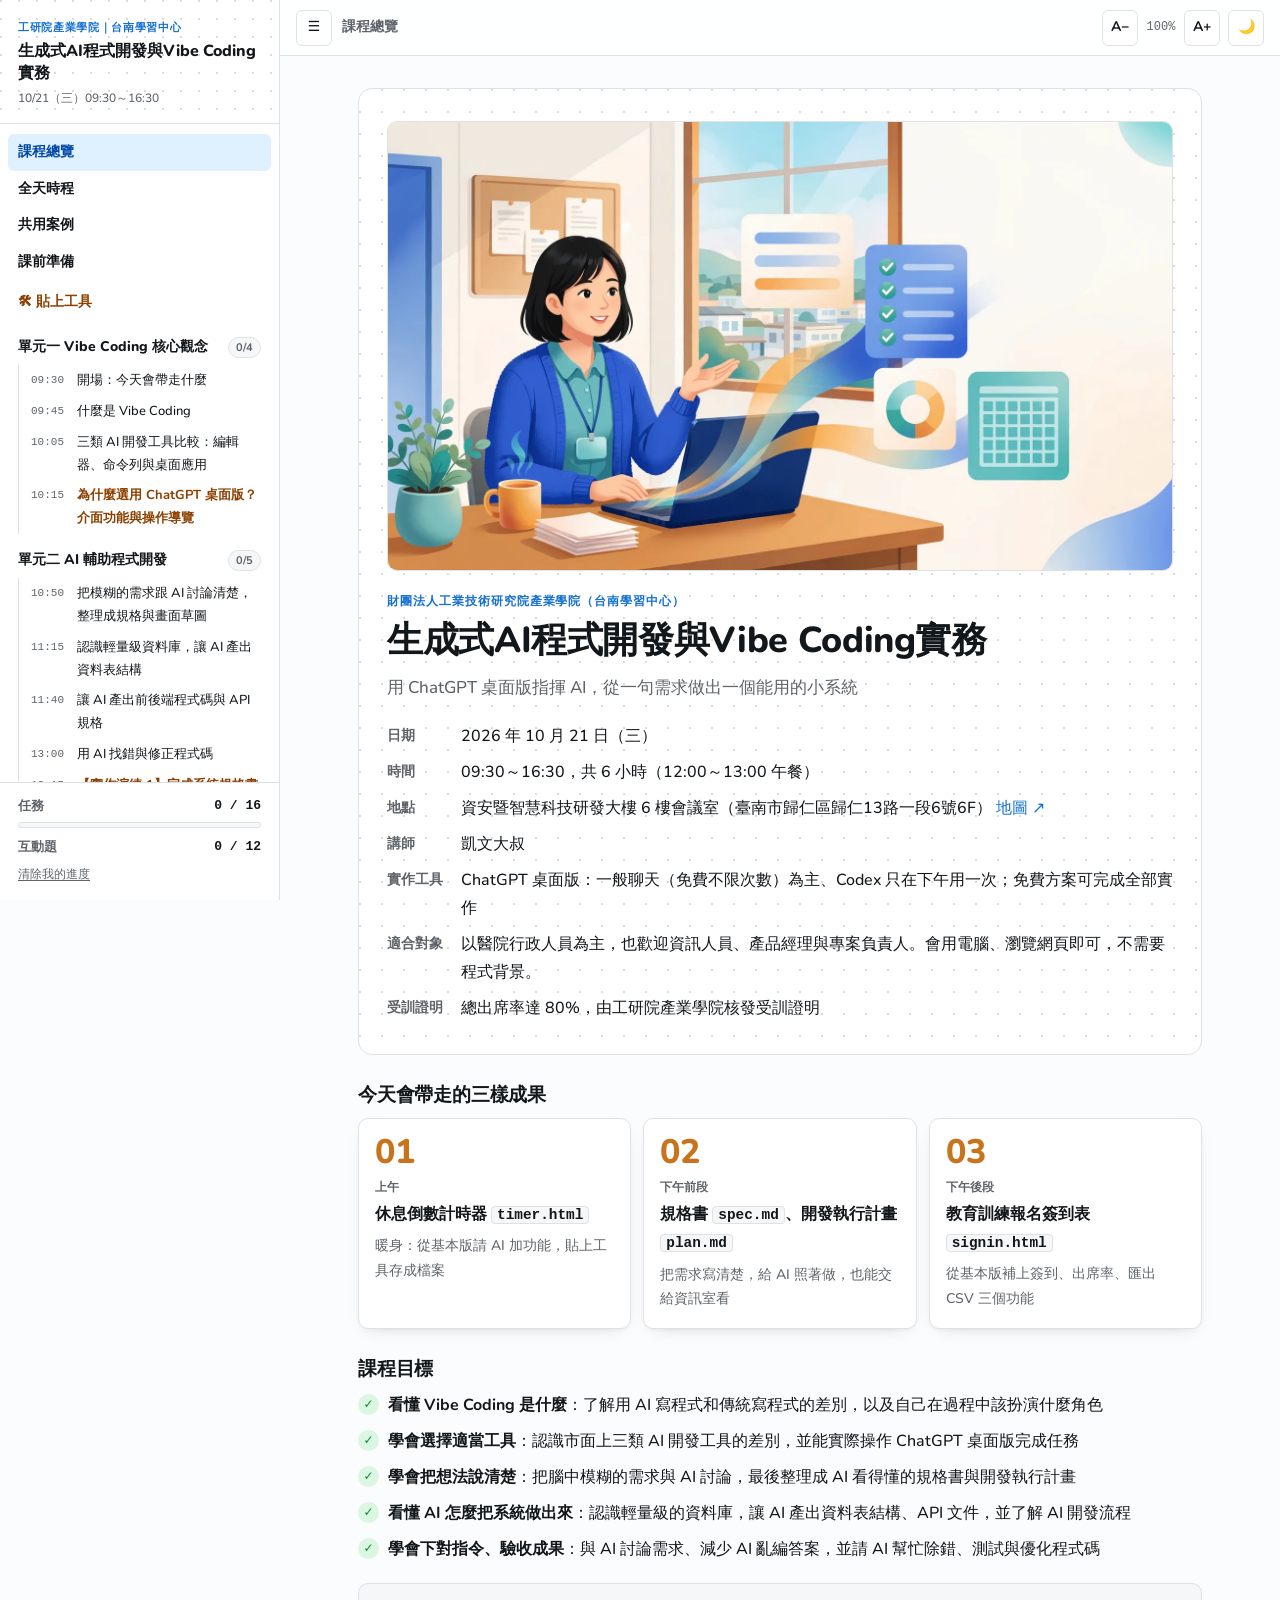
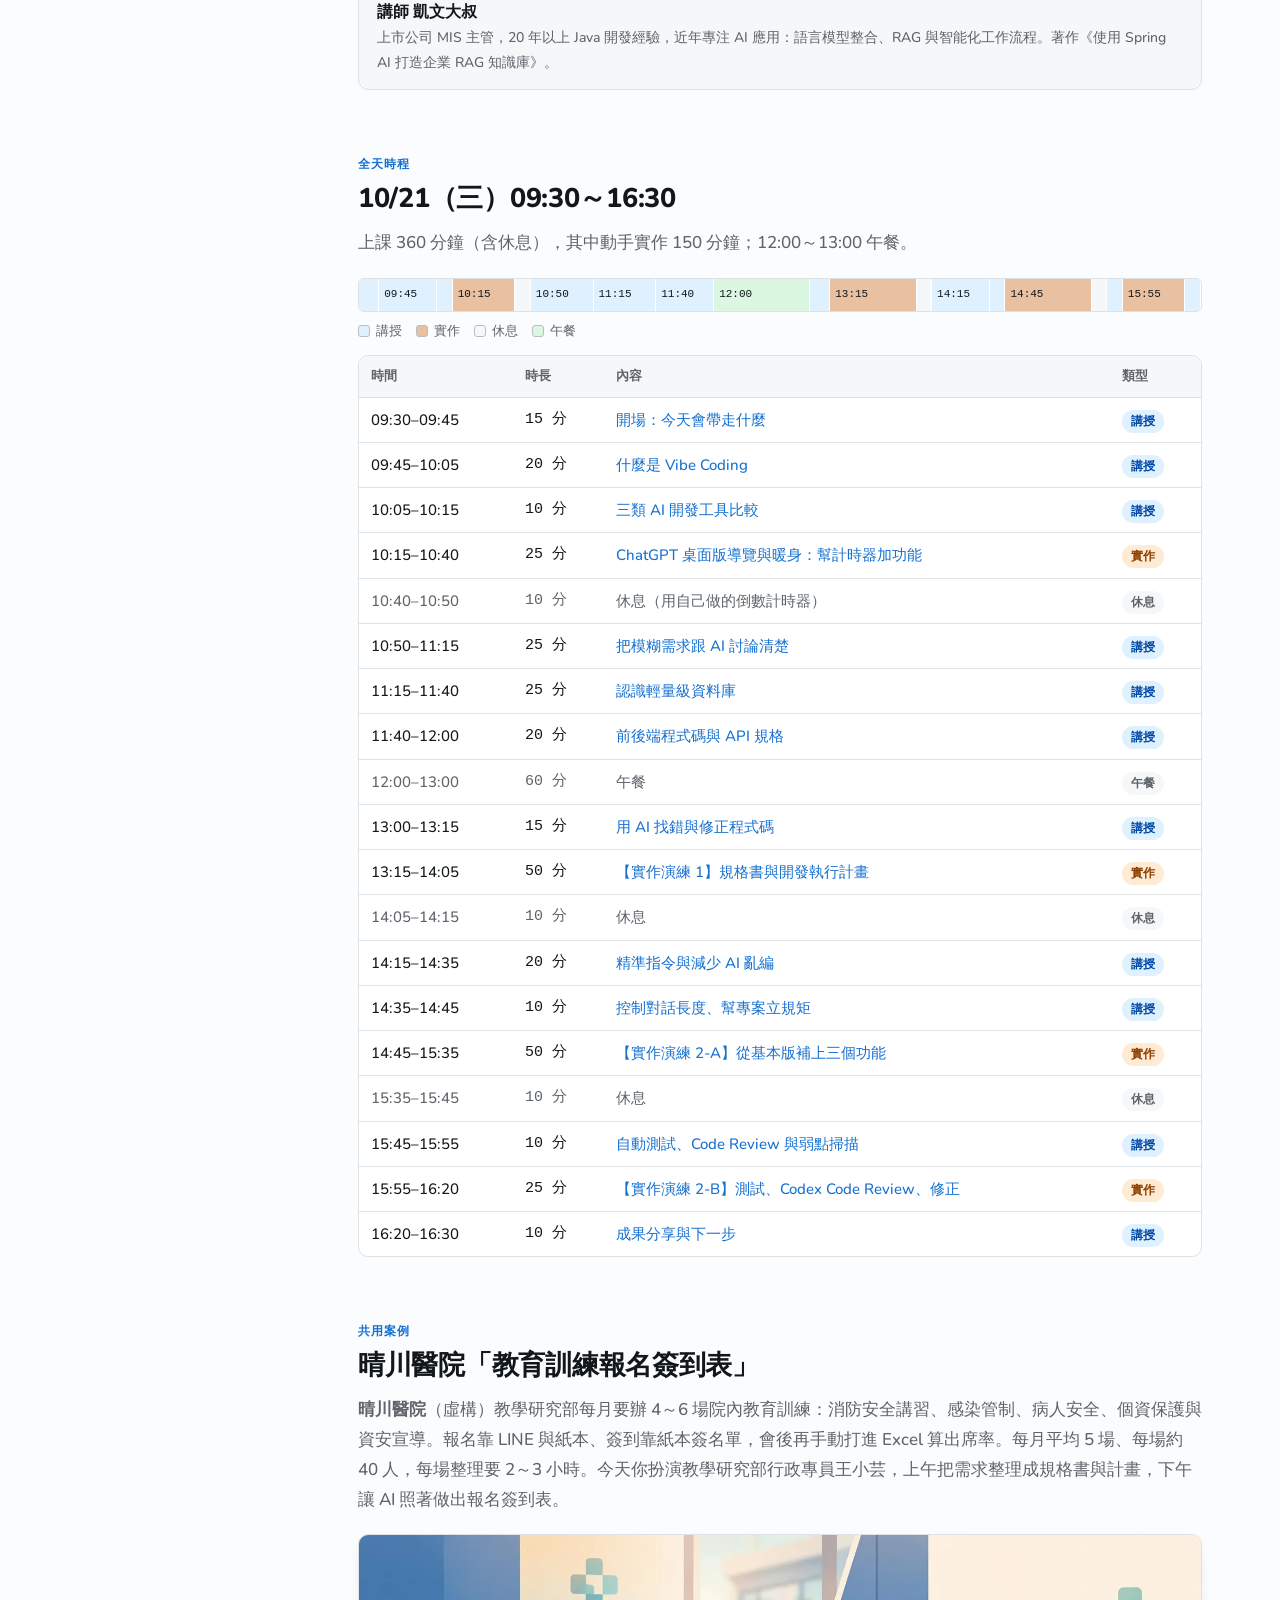
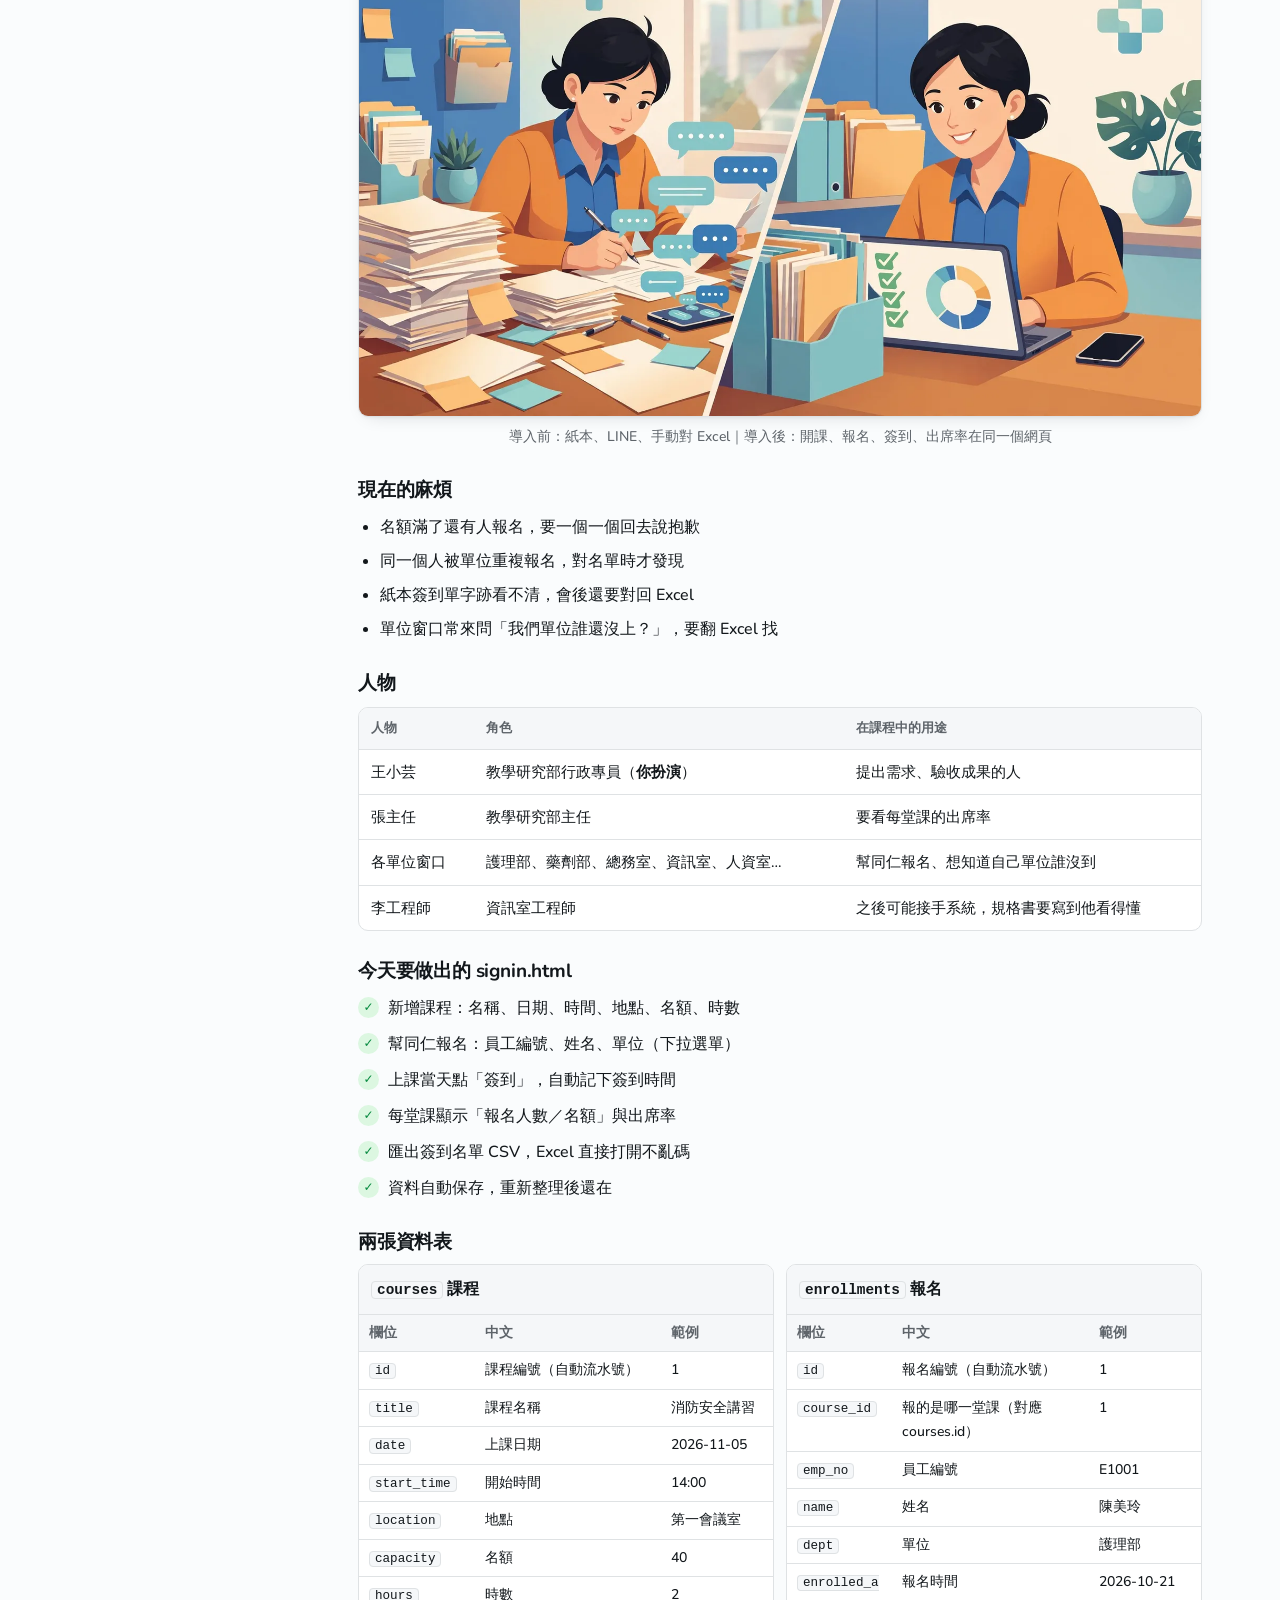
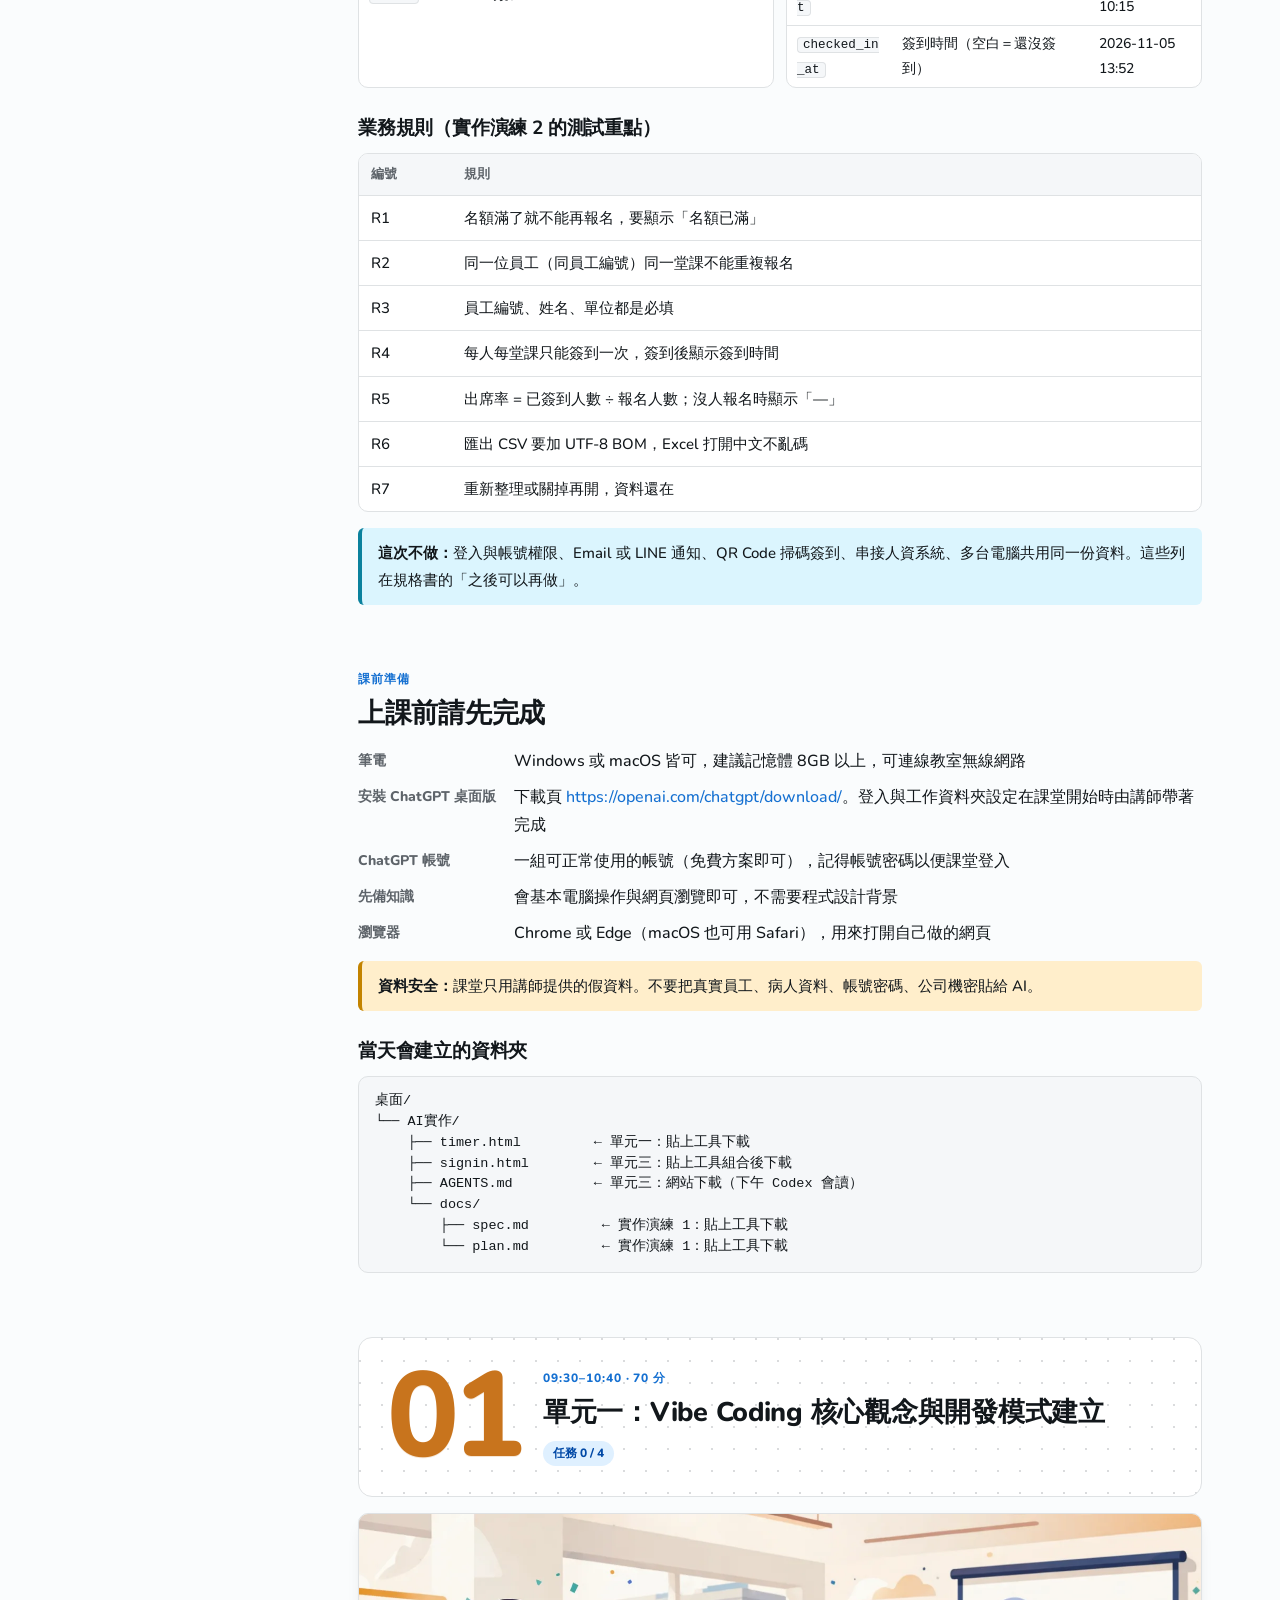
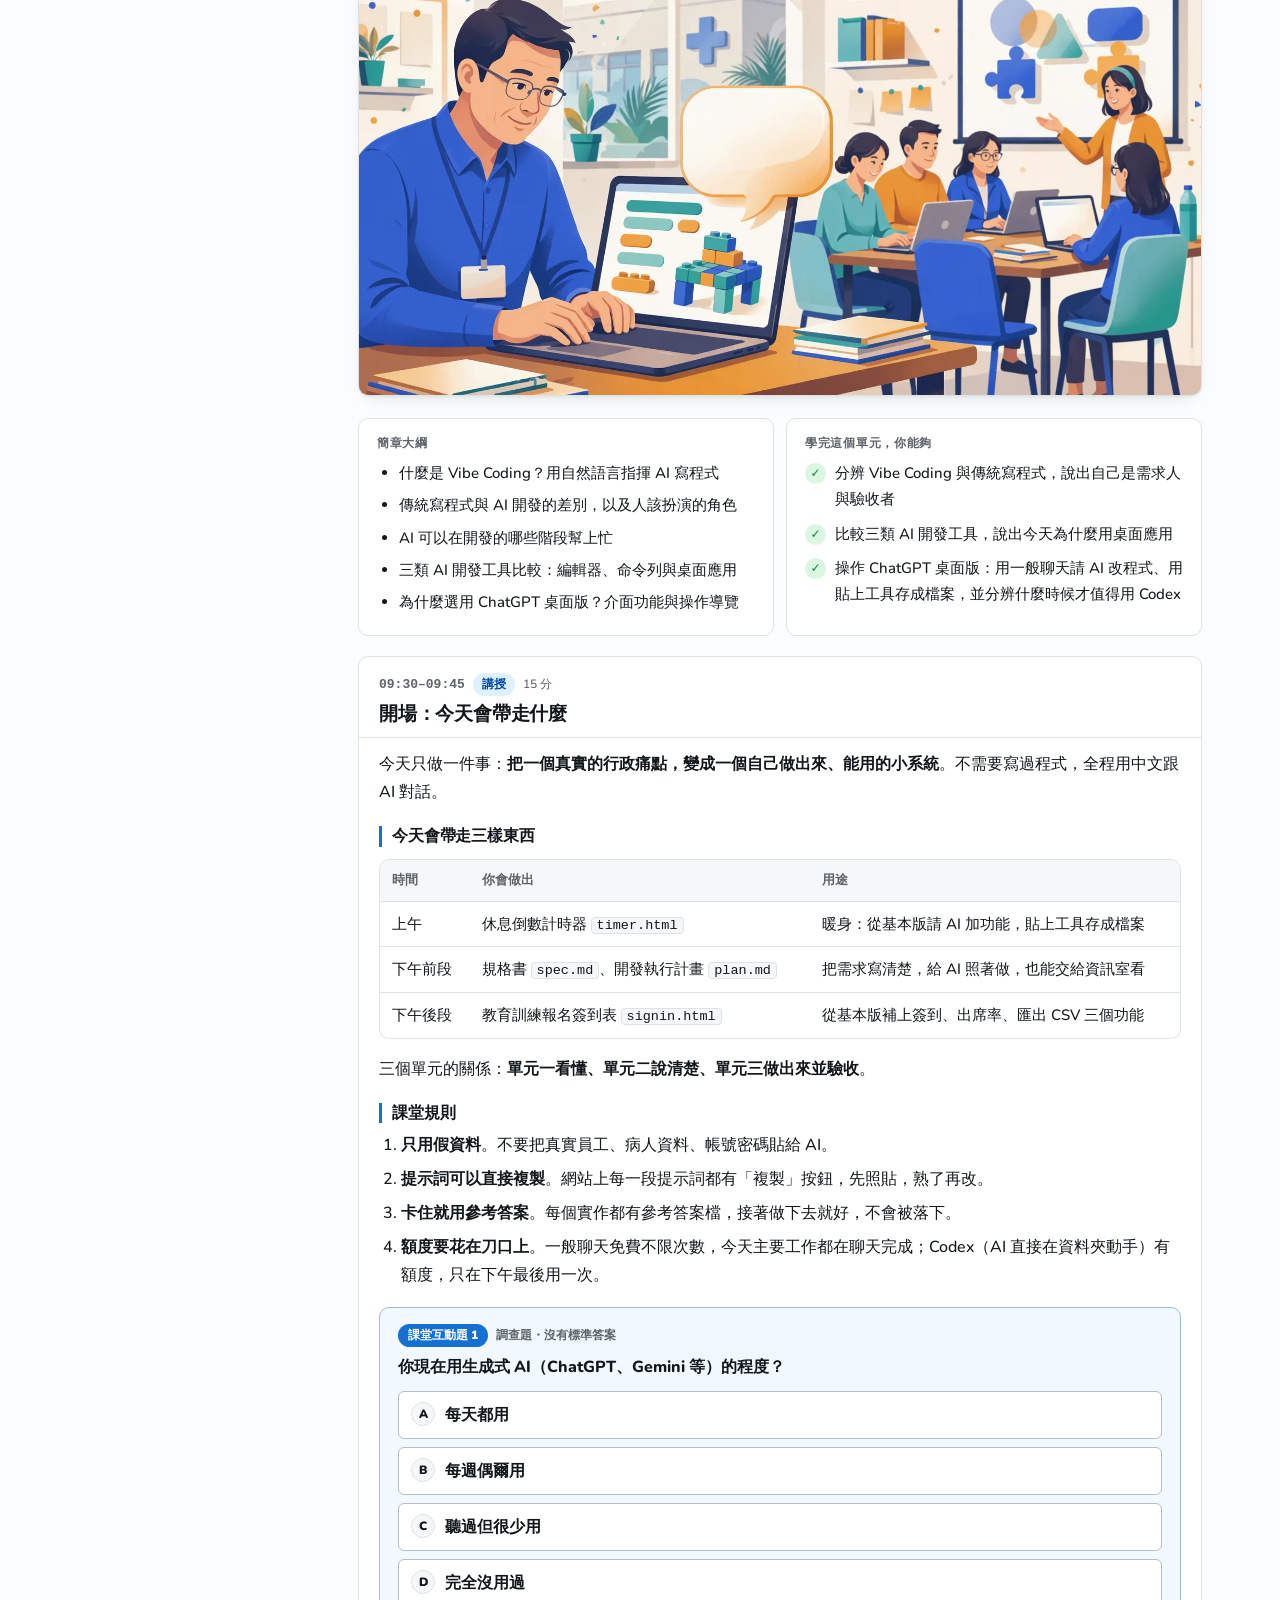
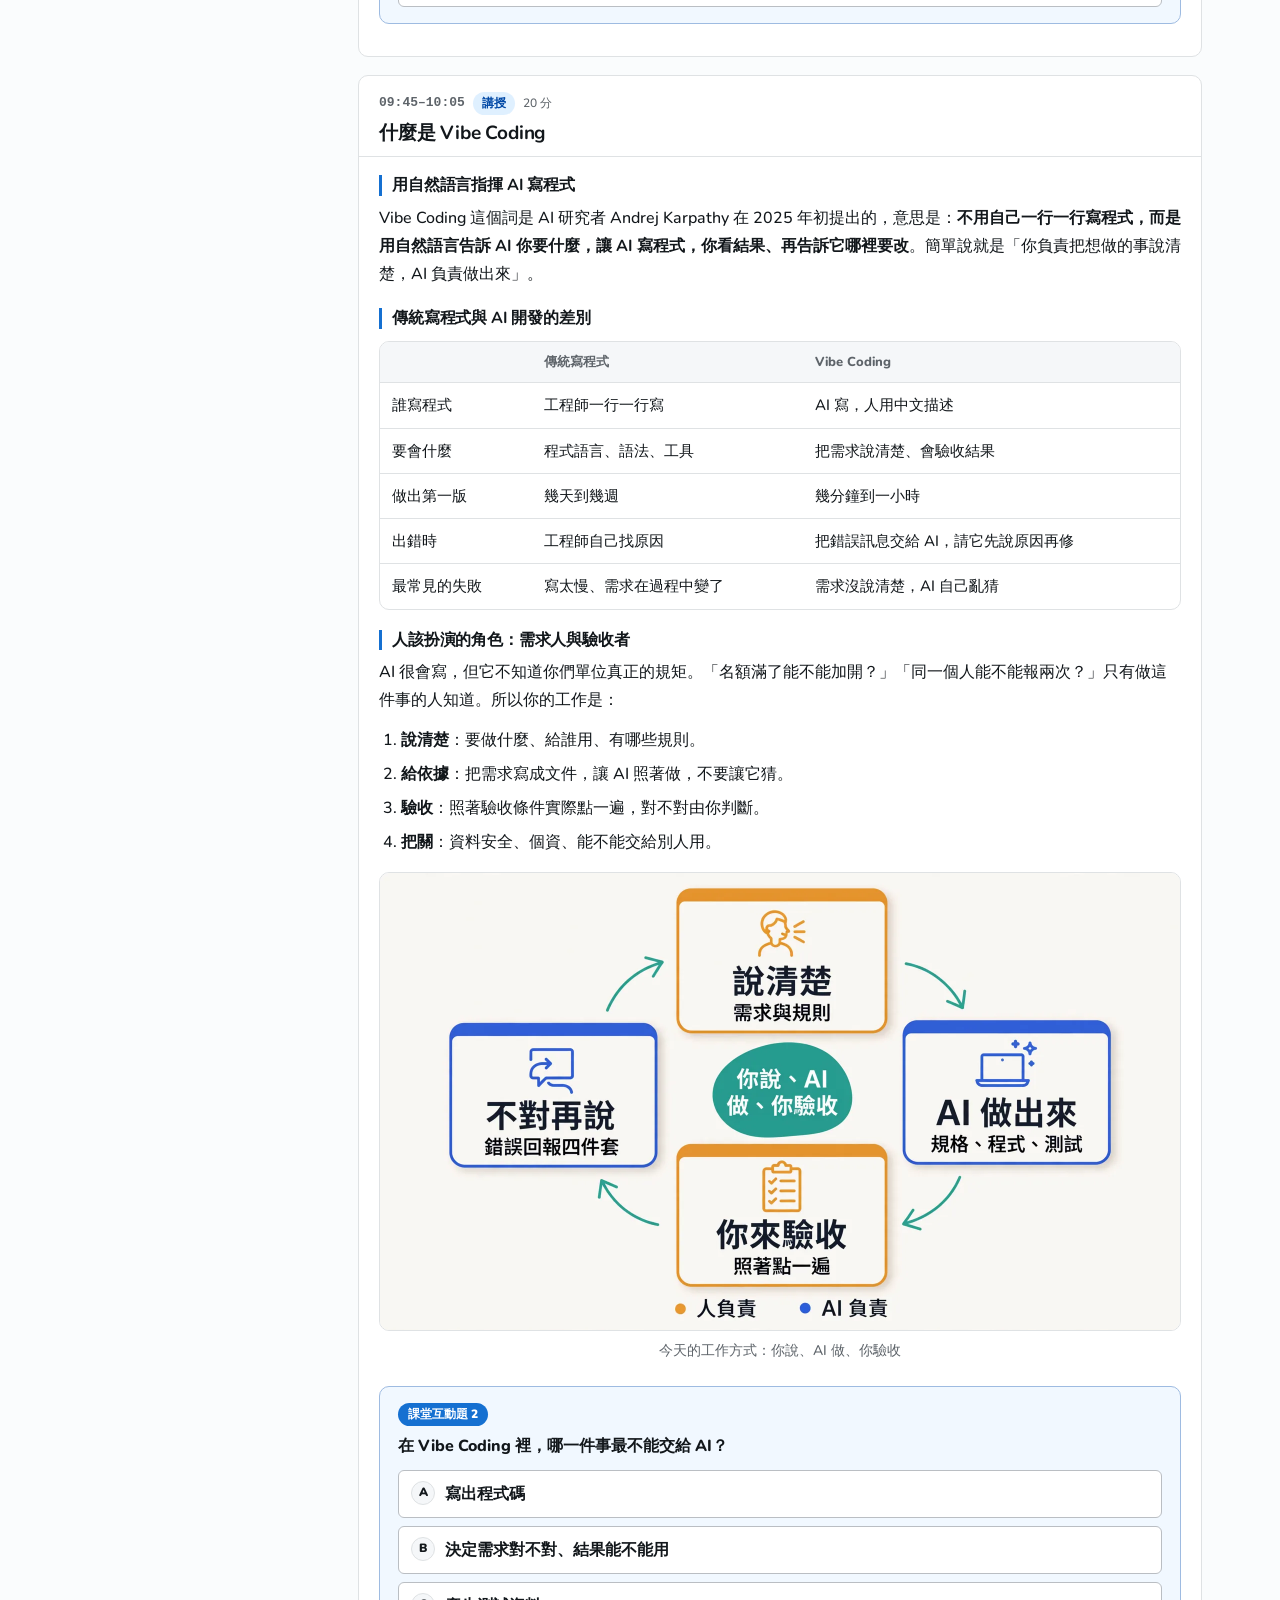
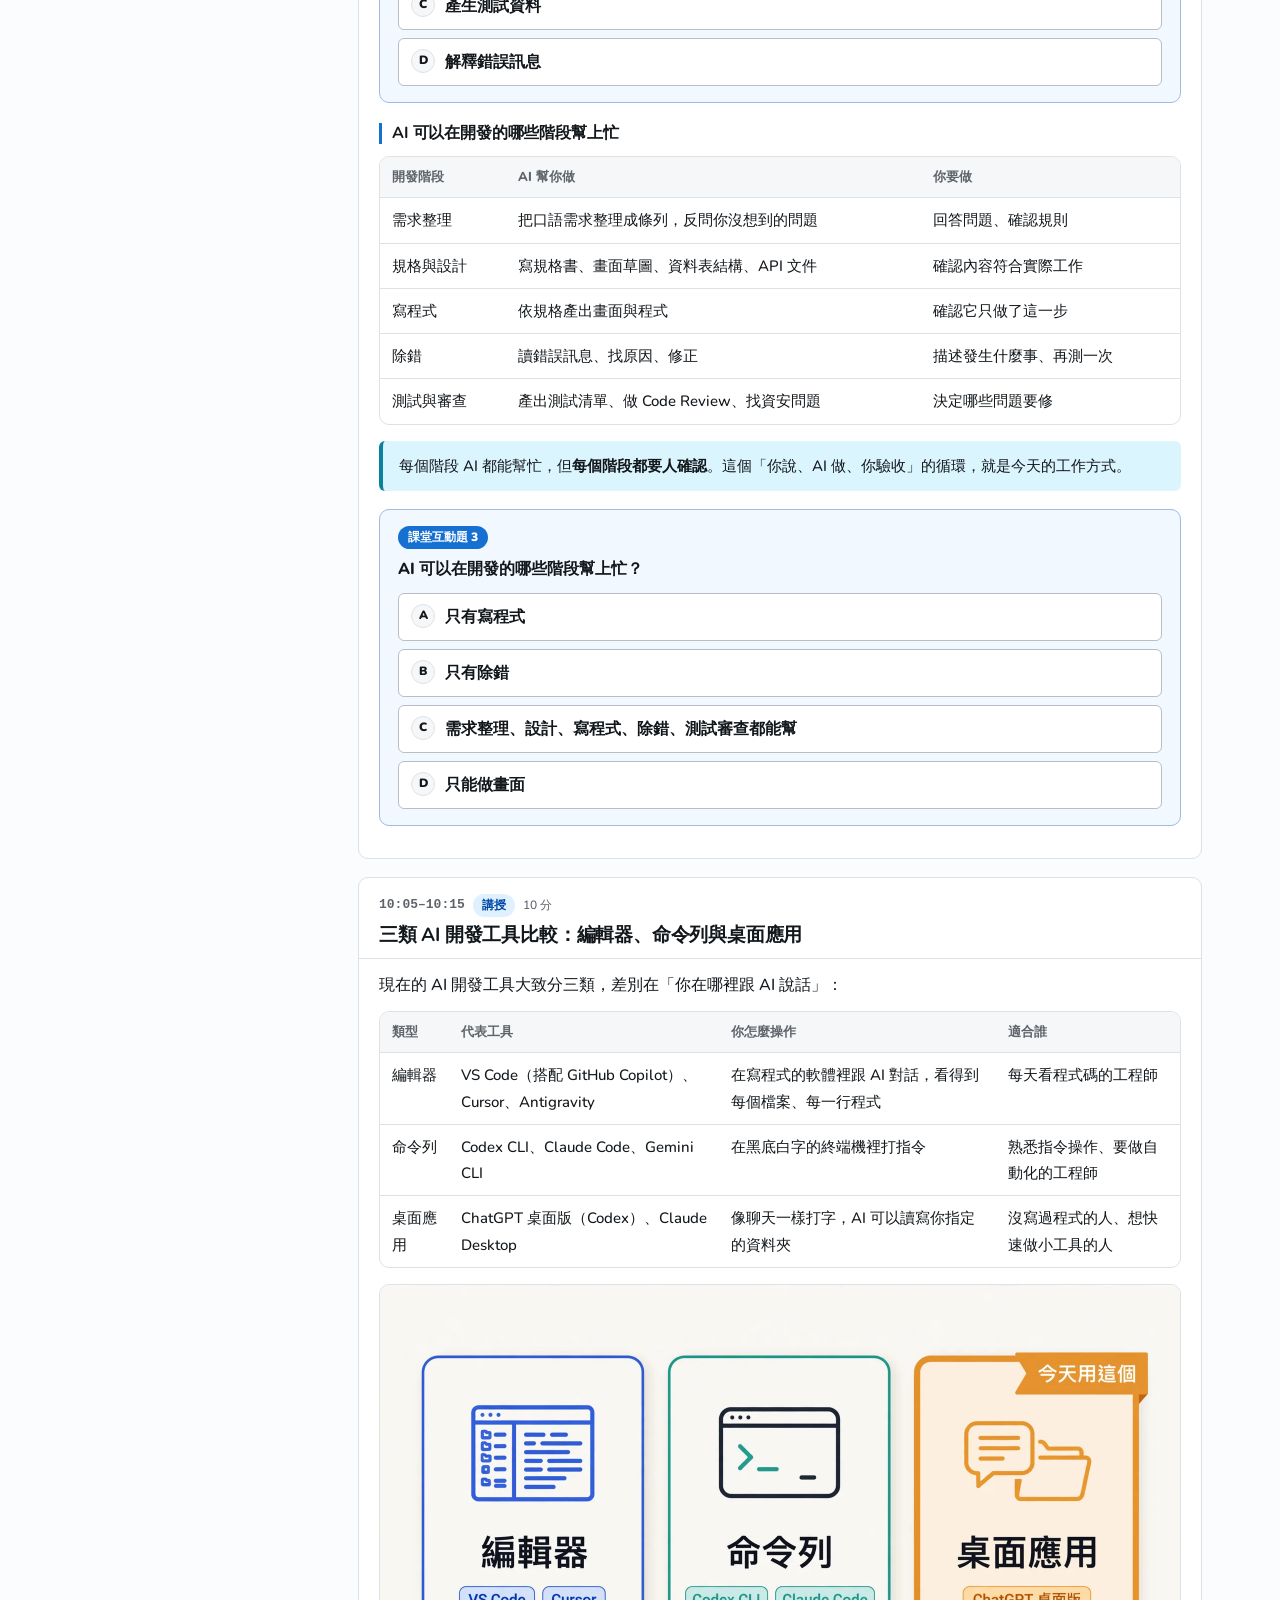
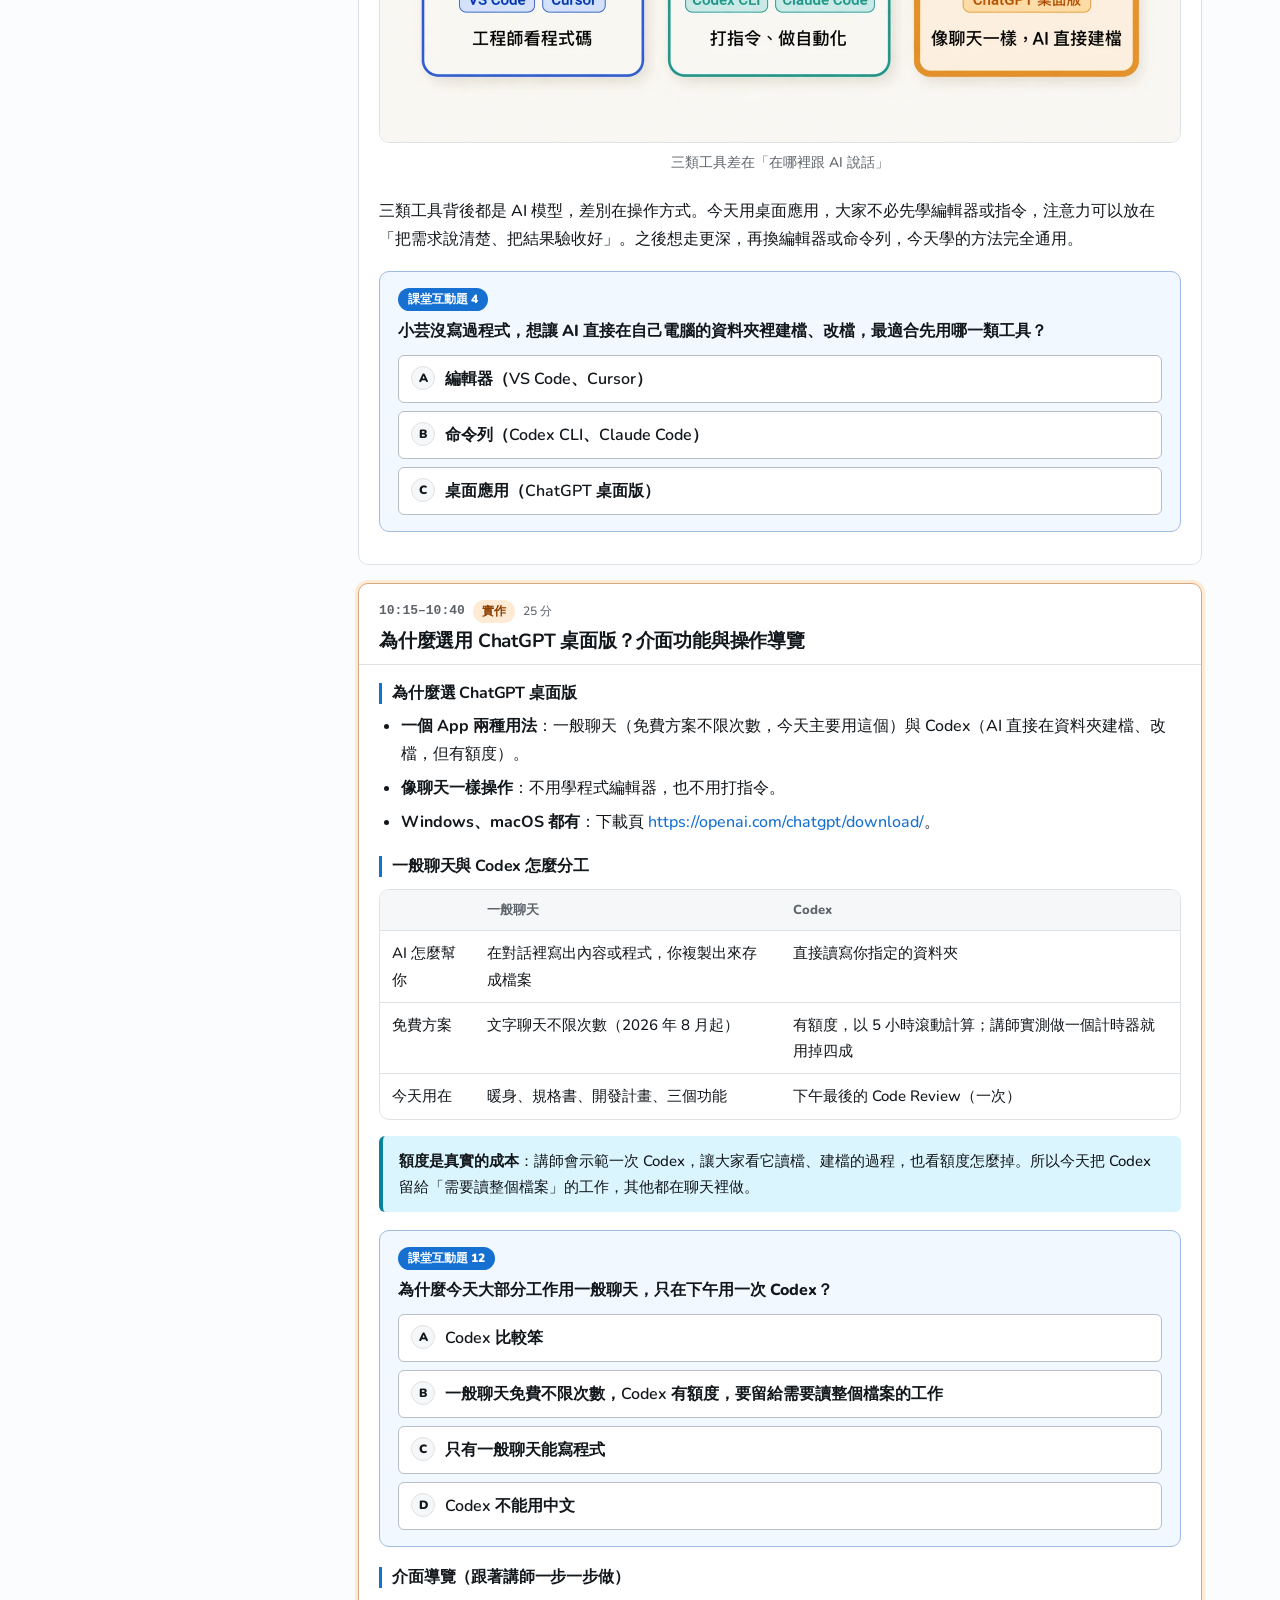
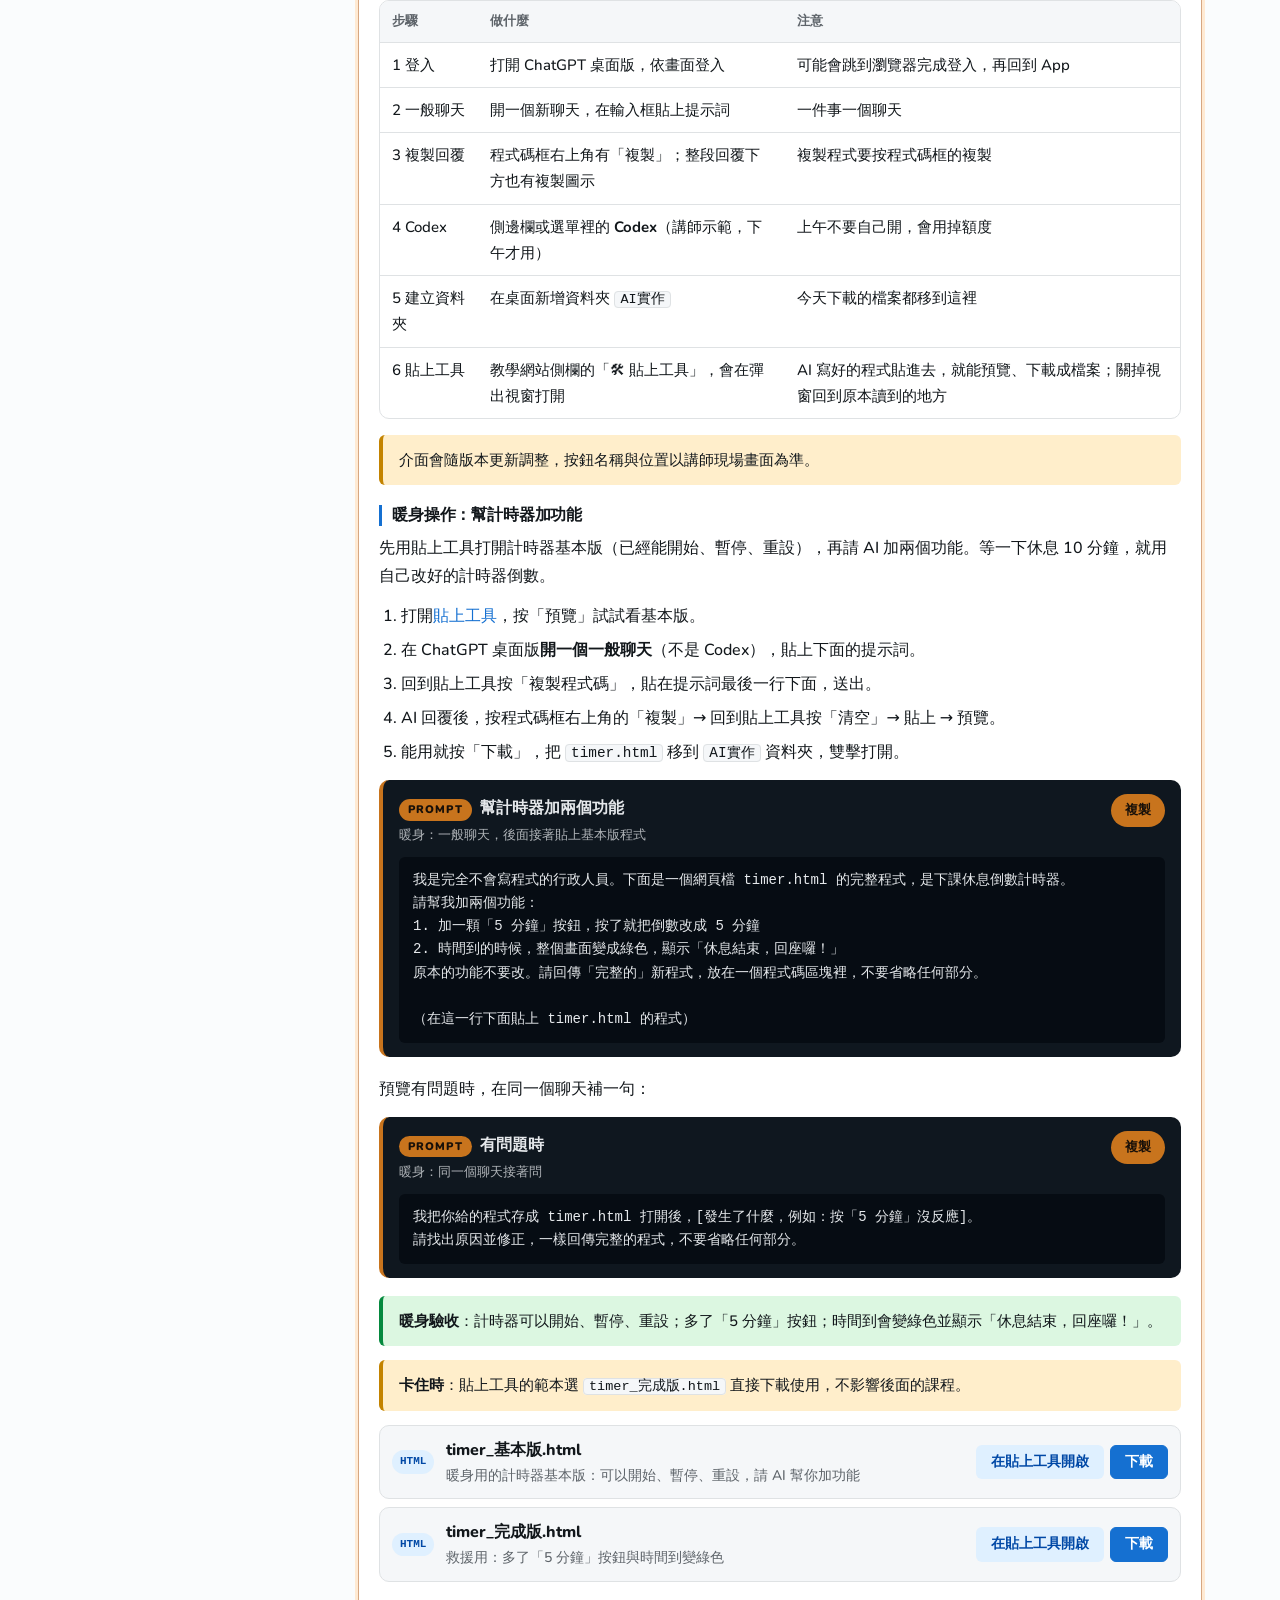
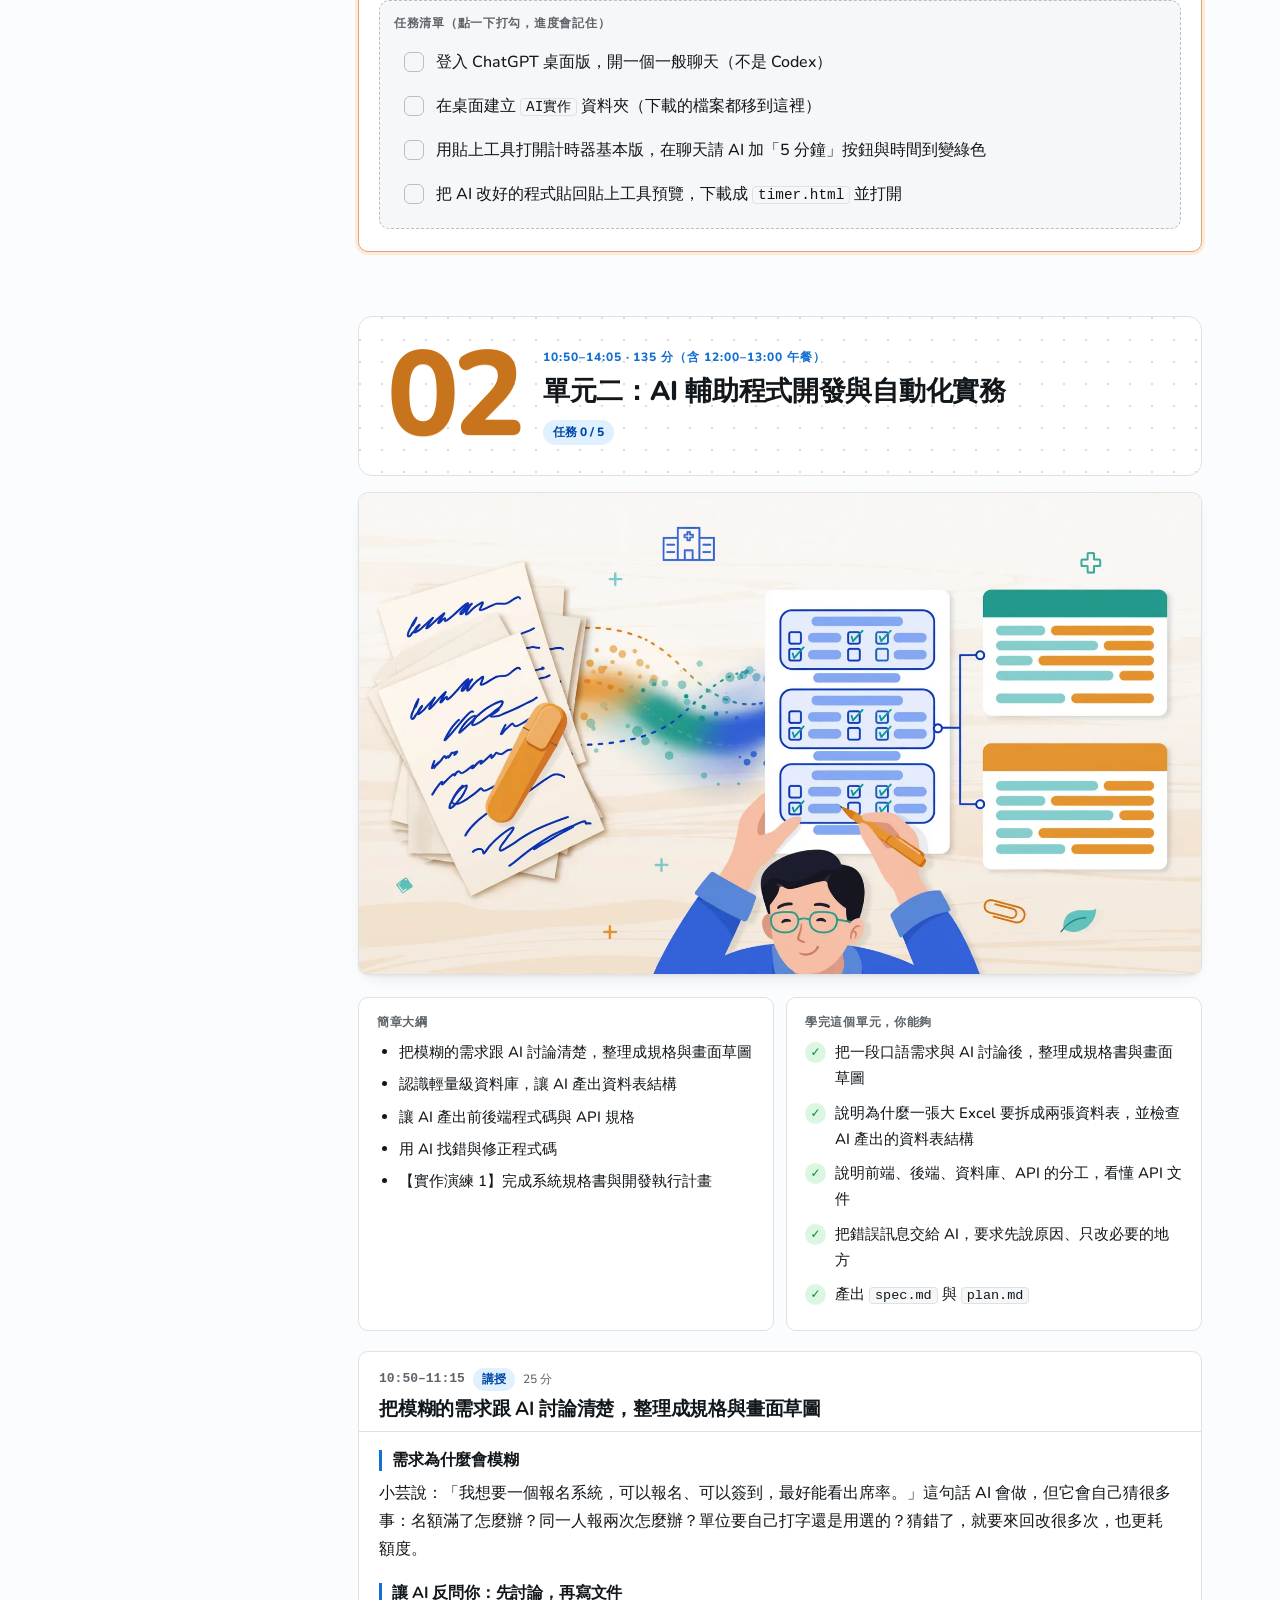
==== index.html @ 93aa8a57 "首次部署：生成式AI程式開發與Vibe Coding實務教學網站 Co-Authored-By: Claude Opus 5.5 (1M context) <noreply@anthropic.com" ====
<!doctype html>
<!--
  index.html — 教學網站外殼
  內容全部在 course-data.js（window.COURSE），畫面與互動在 app.js，樣式在 style.css。
  本機預覽請用 npm run serve（file:// 下無法預覽素材）。
-->
<html lang="zh-Hant">
<head>
  <meta charset="utf-8" />
  <meta name="viewport" content="width=device-width, initial-scale=1" />
  <title>生成式AI程式開發與Vibe Coding實務｜教學網站</title>
  <meta name="description" content="工研院產業學院 6 小時課程：用 ChatGPT 桌面版指揮 AI，把教育訓練報名簽到的需求做成一個能用的小系統。" />
  <script>
    // 先套用上次選的主題，避免頁面先閃一下淺色
    try {
      var saved = JSON.parse(localStorage.getItem('vibe-tn-20261021-v1') || '{}');
      if (saved.theme === 'dark') document.documentElement.setAttribute('data-theme', 'dark');
    } catch (e) { /* localStorage 不可用時維持淺色 */ }
  </script>
  <link rel="preconnect" href="https://fonts.googleapis.com">
  <link rel="preconnect" href="https://fonts.gstatic.com" crossorigin>
  <link href="https://fonts.googleapis.com/css2?family=Nunito:wght@500;600;700;800&display=swap" rel="stylesheet">
  <link rel="stylesheet" href="style.css">
</head>
<body>
  <a class="skip-link" href="#content">跳到主要內容</a>
  <div class="app" id="app">

    <!-- 側欄：課程導覽與進度 -->
    <aside class="sidebar" id="sidebar" aria-label="課程導覽">
      <div class="brand">
        <div class="brand-eyebrow">工研院產業學院｜台南學習中心</div>
        <div class="brand-title">生成式AI程式開發與Vibe Coding實務</div>
        <div class="brand-meta" id="brandMeta"></div>
      </div>
      <nav class="nav" id="nav"></nav>
      <div class="nav-progress" id="navProgress"></div>
    </aside>
    <div class="sidebar-backdrop" id="sidebarBackdrop"></div>

    <!-- 主內容 -->
    <main class="main">
      <header class="topbar">
        <button class="icon-btn" id="menuToggle" type="button" aria-label="開關課程導覽" aria-controls="sidebar">☰</button>
        <div class="topbar-trail" id="topbarTrail"></div>
        <div class="topbar-tools">
          <div class="zoom-group" role="group" aria-label="內容縮放">
            <button class="icon-btn" id="zoomOut" type="button" aria-label="縮小字級">A−</button>
            <span class="zoom-label" id="zoomLabel">100%</span>
            <button class="icon-btn" id="zoomIn" type="button" aria-label="放大字級">A+</button>
          </div>
          <button class="icon-btn" id="themeToggle" type="button" aria-label="切換深色／淺色">🌙</button>
        </div>
      </header>

      <div class="content" id="content" tabindex="-1">
        <noscript><p>這個網站需要開啟 JavaScript 才能顯示課程內容。</p></noscript>
      </div>

      <footer class="footer">
        <p>主辦：財團法人工業技術研究院產業學院｜本教材嚴禁轉印、轉送、轉傳、分享他人。</p>
        <p>課程中的晴川醫院、人物與資料皆為虛構，僅供教學練習。</p>
      </footer>
    </main>
  </div>

  <!-- 素材預覽彈窗 -->
  <div class="modal-backdrop" id="modalBackdrop" hidden>
    <div class="modal" role="dialog" aria-modal="true" aria-labelledby="modalTitle">
      <div class="modal-head">
        <div class="modal-title" id="modalTitle"></div>
        <button class="btn btn-soft" id="modalCopy" type="button">複製全文</button>
        <a class="btn btn-soft" id="modalDownload" href="#" download>下載</a>
        <button class="icon-btn" id="modalClose" type="button" aria-label="關閉">✕</button>
      </div>
      <div class="modal-body" id="modalBody">
        <div class="md-content" id="modalContent"></div>
      </div>
    </div>
  </div>

  <!-- 貼上工具彈窗：iframe 內嵌 tool.html?embed=1，關掉後回到原本讀到的位置 -->
  <div class="modal-backdrop tool-backdrop" id="toolBackdrop" hidden>
    <div class="modal tool-modal" role="dialog" aria-modal="true" aria-labelledby="toolTitle">
      <div class="modal-head">
        <div class="modal-title" id="toolTitle">🛠 貼上工具</div>
        <span class="muted tool-hint">關掉後會回到原本讀到的地方，貼上的內容會保留</span>
        <a class="btn btn-ghost" id="toolNewTab" href="tool.html" target="_blank" rel="noopener">另開分頁</a>
        <button class="icon-btn" id="toolClose" type="button" aria-label="關閉貼上工具">✕</button>
      </div>
      <iframe class="tool-frame" id="toolFrame" title="貼上工具" allow="clipboard-read; clipboard-write"></iframe>
    </div>
  </div>

  <!-- 提示訊息 -->
  <div class="toast-wrap" id="toastWrap" aria-live="polite"></div>

  <script src="course-data.js"></script>
  <script src="app.js"></script>
</body>
</html>
---- style.css ----
/* ============================================================
 * style.css — 教學網站樣式
 * 以 teaching-site-design-system 的 tokens.css 為基礎（OKLCH、雙主色、深色模式）。
 * 規則：元件只引用 :root 變數，深色模式只換變數值，不為個別元件另寫深色樣式。
 * ============================================================ */

/* ===================== 淺色 tokens ===================== */
:root {
  --bg:            oklch(99% 0.002 240);
  --surface:       oklch(100% 0 0);
  --surface-2:     oklch(97.5% 0.004 250);
  --fg:            oklch(20% 0.012 250);
  --muted:         oklch(50% 0.012 250);
  --muted-2:       oklch(70% 0.01 250);
  --border:        oklch(91% 0.005 250);
  --border-strong: oklch(80% 0.008 250);

  /* 主色：可點擊、導覽 */
  --accent:        oklch(55% 0.17 255);
  --accent-soft:   oklch(95% 0.035 255);
  --accent-deep:   oklch(42% 0.17 255);

  /* 第二主色：內容重點（單元大數字、PROMPT 徽章、提醒） */
  --accent-2:      oklch(64% 0.14 60);
  --accent-2-soft: oklch(95% 0.04 65);
  --accent-2-deep: oklch(46% 0.13 55);

  /* 狀態色 */
  --success:       oklch(55% 0.15 150);
  --success-soft:  oklch(95% 0.04 150);
  --danger:        oklch(56% 0.18 25);
  --danger-soft:   oklch(95% 0.04 25);
  --warning:       oklch(66% 0.14 75);
  --warning-soft:  oklch(95.5% 0.05 85);
  --info:          oklch(56% 0.1 220);
  --info-soft:     oklch(95.5% 0.03 220);

  /* 提示詞區塊固定深色 */
  --prompt-bg:     oklch(20% 0.02 250);
  --prompt-bg-2:   oklch(15% 0.018 250);
  --prompt-fg:     oklch(93% 0.005 250);

  /* 點狀底紋（只用在單元標題與側欄品牌區） */
  --dot-color: oklch(80% 0.005 250 / 0.55);
  --dot-bg: radial-gradient(circle at 1px 1px, var(--dot-color) 1px, transparent 0);

  /* 字型：拉丁與中文同一組 */
  --font-body: "Nunito", "jf-openhuninn-1.1", "PingFang TC", "Noto Sans TC", "Microsoft JhengHei", system-ui, sans-serif;
  --font-mono: ui-monospace, "Cascadia Mono", "Consolas", "Noto Sans Mono CJK TC", "Microsoft JhengHei", monospace;

  /* 幾何 */
  --r-sm: 6px;
  --r-md: 10px;
  --r-lg: 14px;
  --sidebar-w: 280px;
  --header-h: 56px;
  --content-max: 900px;
  --content-zoom: 1;
  --img-filter: none;

  --shadow-lift: 0 6px 18px -10px oklch(20% 0.02 250 / 0.2),
                 0 2px 4px -2px oklch(20% 0.02 250 / 0.06);
  color-scheme: light;
}

/* ===================== 深色 tokens ===================== */
[data-theme="dark"] {
  --bg:            oklch(17% 0.014 250);
  --surface:       oklch(21% 0.014 250);
  --surface-2:     oklch(24.5% 0.014 250);
  --fg:            oklch(95% 0.005 250);
  --muted:         oklch(72% 0.012 250);
  --muted-2:       oklch(52% 0.012 250);
  --border:        oklch(31% 0.014 250);
  --border-strong: oklch(42% 0.014 250);

  --accent:        oklch(72% 0.15 255);
  --accent-soft:   oklch(31% 0.07 255);
  --accent-deep:   oklch(84% 0.11 255);

  --accent-2:      oklch(78% 0.13 65);
  --accent-2-soft: oklch(31% 0.07 65);
  --accent-2-deep: oklch(86% 0.11 65);

  --success:       oklch(74% 0.15 150);
  --success-soft:  oklch(29% 0.06 150);
  --danger:        oklch(72% 0.16 25);
  --danger-soft:   oklch(30% 0.07 25);
  --warning:       oklch(80% 0.13 80);
  --warning-soft:  oklch(30% 0.06 80);
  --info:          oklch(76% 0.1 220);
  --info-soft:     oklch(29% 0.05 220);

  --prompt-bg:     oklch(13% 0.016 250);
  --prompt-bg-2:   oklch(10% 0.014 250);

  --dot-color: oklch(40% 0.012 250 / 0.6);
  --img-filter: brightness(0.9) contrast(1.02);
  --shadow-lift: 0 8px 22px -10px oklch(0% 0 0 / 0.55),
                 0 2px 6px -2px oklch(0% 0 0 / 0.3);
  color-scheme: dark;
}

/* ===================== 基礎 ===================== */
*, *::before, *::after { box-sizing: border-box; }
html, body { margin: 0; padding: 0; }
html { scroll-behavior: smooth; scroll-padding-top: calc(var(--header-h) + 12px); }
body {
  background: var(--bg);
  color: var(--fg);
  font-family: var(--font-body);
  font-size: 16px;
  font-weight: 500;
  line-height: 1.75;
  -webkit-font-smoothing: antialiased;
  text-rendering: optimizeLegibility;
  transition: background-color 200ms ease, color 200ms ease;
}
body.modal-open { overflow: hidden; }
h1, h2, h3, h4 { line-height: 1.3; margin: 0; color: var(--fg); letter-spacing: -0.01em; }
h1 { font-size: clamp(26px, 4vw, 36px); font-weight: 800; }
h2 { font-size: clamp(22px, 3vw, 27px); font-weight: 800; }
h3 { font-size: 19px; font-weight: 700; }
h4 { font-size: 16px; font-weight: 700; }
p { margin: 0 0 12px; text-wrap: pretty; }
a { color: var(--accent); text-decoration: none; }
a:hover { text-decoration: underline; text-underline-offset: 3px; }
code {
  font-family: var(--font-mono);
  font-size: 0.9em;
  background: var(--surface-2);
  border: 1px solid var(--border);
  padding: 0 5px;
  border-radius: 4px;
  overflow-wrap: anywhere;
}
::selection { background: var(--accent-soft); color: var(--accent-deep); }
button { font: inherit; color: inherit; cursor: pointer; }
:focus-visible { outline: 2px solid var(--accent); outline-offset: 2px; border-radius: 4px; }
.muted { color: var(--muted); }
.nowrap { white-space: nowrap; }
.sr-only { position: fixed; left: -9999px; top: 0; opacity: 0; }
.skip-link { position: absolute; left: -9999px; top: 8px; z-index: 50; background: var(--accent); color: white; padding: 6px 12px; border-radius: var(--r-sm); }
.skip-link:focus { left: 8px; }

/* ===================== 版面外殼 ===================== */
/* 注意：.app 不要加 overflow-x:hidden，會讓視窗無法捲動、topbar sticky 失效 */
.app { min-height: 100vh; }
.sidebar {
  position: fixed; left: 0; top: 0; z-index: 20;
  width: var(--sidebar-w); height: 100vh;
  background: var(--surface);
  border-right: 1px solid var(--border);
  display: flex; flex-direction: column;
  transition: transform 260ms cubic-bezier(0.4, 0, 0.2, 1);
}
.main { margin-left: var(--sidebar-w); transition: margin-left 260ms cubic-bezier(0.4, 0, 0.2, 1); min-width: 0; }
.app.sidebar-closed .sidebar { transform: translateX(-100%); }
.app.sidebar-closed .main { margin-left: 0; }
.sidebar-backdrop { display: none; }

.brand {
  padding: 18px 18px 14px;
  border-bottom: 1px solid var(--border);
  background: var(--dot-bg) 0 0 / 18px 18px, var(--surface);
}
.brand-eyebrow { font-size: 11px; color: var(--accent); letter-spacing: 0.06em; font-weight: 700; }
.brand-title { font-size: 16px; font-weight: 800; line-height: 1.35; margin-top: 4px; }
.brand-meta { font-size: 12px; color: var(--muted); margin-top: 4px; }

.nav { flex: 1; overflow-y: auto; padding: 10px 8px 16px; overscroll-behavior: contain; }
.nav-link {
  display: flex; align-items: center; gap: 8px;
  padding: 6px 10px; border-radius: var(--r-sm);
  color: var(--fg); font-size: 14px; font-weight: 600;
  text-decoration: none;
}
.nav-link:hover { background: var(--surface-2); text-decoration: none; }
.nav-link.active { background: var(--accent-soft); color: var(--accent-deep); }
.nav-group { margin: 8px 0 4px; }
.nav-unit { font-weight: 800; justify-content: space-between; }
.nav-unit.active-parent { color: var(--accent-deep); }
.nav-pill {
  font-size: 11px; font-weight: 700; padding: 0 7px; border-radius: 999px;
  background: var(--surface-2); color: var(--muted); border: 1px solid var(--border);
}
.nav-pill.complete { background: var(--success-soft); color: var(--success); border-color: transparent; }
.nav-sub { margin-left: 10px; border-left: 1px solid var(--border); padding-left: 4px; }
.nav-seg { font-size: 13px; font-weight: 500; align-items: flex-start; padding: 4px 8px; }
.nav-time { font-family: var(--font-mono); font-size: 11px; color: var(--muted); flex: none; padding-top: 2px; width: 38px; }
.nav-sub-title { display: -webkit-box; -webkit-line-clamp: 2; -webkit-box-orient: vertical; overflow: hidden; }
.nav-seg.is-lab .nav-sub-title { color: var(--accent-2-deep); font-weight: 700; }
.nav-tool { margin-top: 4px; justify-content: space-between; color: var(--accent-2-deep); font-weight: 800; }

.nav-progress { border-top: 1px solid var(--border); padding: 12px 18px 14px; font-size: 13px; }
.np-row { display: flex; justify-content: space-between; color: var(--muted); font-weight: 600; }
.np-num { font-family: var(--font-mono); color: var(--fg); }
.np-bar { height: 6px; background: var(--surface-2); border-radius: 999px; overflow: hidden; margin: 4px 0 8px; border: 1px solid var(--border); }
.np-fill { height: 100%; background: var(--success); transition: width 200ms ease; }
.link-btn { background: none; border: 0; padding: 0; margin-top: 6px; color: var(--muted); font-size: 12px; text-decoration: underline; text-underline-offset: 2px; }
.link-btn:hover { color: var(--danger); }

.topbar {
  position: sticky; top: 0; z-index: 10;
  height: var(--header-h);
  display: flex; align-items: center; gap: 10px;
  padding: 0 16px;
  background: color-mix(in oklab, var(--surface) 90%, transparent);
  backdrop-filter: blur(10px); -webkit-backdrop-filter: blur(10px);
  border-bottom: 1px solid var(--border);
}
.topbar-trail { flex: 1; min-width: 0; font-size: 14px; color: var(--muted); font-weight: 600; white-space: nowrap; overflow: hidden; text-overflow: ellipsis; }
.topbar-tools { display: flex; align-items: center; gap: 8px; }
.zoom-group { display: flex; align-items: center; gap: 2px; }
.zoom-label { font-family: var(--font-mono); font-size: 12px; color: var(--muted); width: 42px; text-align: center; }
.icon-btn {
  min-width: 36px; height: 36px; padding: 0 8px;
  border: 1px solid var(--border); border-radius: var(--r-sm);
  background: var(--surface); color: var(--fg); font-weight: 700; font-size: 14px;
}
.icon-btn:hover { border-color: var(--accent); color: var(--accent-deep); }

.content {
  max-width: var(--content-max);
  margin: 0 auto;
  padding: 32px 28px 80px;
  zoom: var(--content-zoom);
}
.footer { max-width: var(--content-max); margin: 0 auto; padding: 0 28px 40px; font-size: 13px; color: var(--muted); }
.footer p { margin: 0 0 4px; }

/* ===================== 通用元件 ===================== */
.chapter { margin-bottom: 64px; }
.eyebrow { font-size: 12px; letter-spacing: 0.08em; color: var(--accent); font-weight: 800; margin-bottom: 6px; }
.chapter-title { margin-bottom: 12px; }
.sub-title { margin: 28px 0 10px; }
.lead { font-size: 17px; color: var(--muted); margin: 8px 0 20px; }
.box-label { font-size: 12px; font-weight: 800; color: var(--muted); letter-spacing: 0.06em; margin-bottom: 6px; }

.btn {
  display: inline-flex; align-items: center; justify-content: center;
  min-height: 34px; padding: 4px 14px;
  border-radius: var(--r-sm); border: 1px solid var(--accent);
  background: var(--accent); color: white; font-size: 14px; font-weight: 700;
  text-decoration: none; white-space: nowrap;
}
.btn:hover { text-decoration: none; filter: brightness(1.06); }
.btn-soft { background: var(--accent-soft); color: var(--accent-deep); border-color: transparent; }
.btn-ghost { background: transparent; color: var(--muted); border-color: var(--border-strong); }
.btn-ghost:hover { color: var(--accent-deep); border-color: var(--accent); }

.dot-list, .num-list, .plain-list { margin: 0 0 12px; padding-left: 22px; }
.dot-list li, .num-list li, .plain-list li { margin-bottom: 6px; }
.goal-list { list-style: none; margin: 0 0 12px; padding: 0; }
.goal-list li { position: relative; padding-left: 30px; margin-bottom: 8px; }
.goal-list li::before {
  content: '✓'; position: absolute; left: 0; top: 3px;
  width: 21px; height: 21px; border-radius: 999px;
  background: var(--success-soft); color: var(--success);
  text-align: center; line-height: 21px; font-size: 12px; font-weight: 900;
}
.check-list { list-style: none; margin: 0 0 12px; padding: 0; }
.check-list li { display: flex; gap: 8px; margin-bottom: 6px; }
.check-box { color: var(--muted); flex: none; }

.note {
  margin: 14px 0; padding: 12px 16px;
  background: var(--info-soft); border-left: 4px solid var(--info);
  border-radius: var(--r-sm); font-size: 15px;
}
.note-warn { background: var(--warning-soft); border-left-color: var(--warning); }
.note-ok { background: var(--success-soft); border-left-color: var(--success); }

.table-wrap { overflow-x: auto; margin: 12px 0 16px; border: 1px solid var(--border); border-radius: var(--r-md); background: var(--surface); }
.t { width: 100%; border-collapse: collapse; font-size: 15px; }
.t th, .t td { padding: 9px 12px; text-align: left; vertical-align: top; border-bottom: 1px solid var(--border); }
.t tr:last-child td { border-bottom: 0; }
.t th { background: var(--surface-2); font-size: 13px; font-weight: 800; color: var(--muted); white-space: nowrap; }
.t.compact th, .t.compact td { padding: 6px 10px; font-size: 14px; }
.t td.num { font-family: var(--font-mono); white-space: nowrap; }

.code-block {
  margin: 12px 0 16px; padding: 14px 16px;
  background: var(--surface-2); border: 1px solid var(--border); border-radius: var(--r-md);
  font-family: var(--font-mono); font-size: 13.5px; line-height: 1.55;
  overflow-x: auto; white-space: pre;
}
.code-block code { background: none; border: 0; padding: 0; font-size: inherit; overflow-wrap: normal; }

/* ===================== 插圖 ===================== */
.figure { margin: 16px 0 22px; }
.figure[hidden] { display: none; }
.figure img {
  display: block; width: 100%; height: auto;
  border-radius: var(--r-md); border: 1px solid var(--border);
  background: var(--surface-2); filter: var(--img-filter);
}
.figure figcaption { margin-top: 8px; font-size: 14px; color: var(--muted); text-align: center; }
.figure-hero img { box-shadow: var(--shadow-lift); }
.figure-cover { margin: 0 0 20px; }
.figure-cover img { border-radius: var(--r-md); }

/* ===================== 總覽 ===================== */
.course-hero {
  padding: 32px 28px; margin-bottom: 8px;
  border: 1px solid var(--border); border-radius: var(--r-lg);
  background: var(--dot-bg) 0 0 / 22px 22px, var(--surface);
}
.course-hero h1 { margin-bottom: 4px; }
.info-grid { display: grid; grid-template-columns: max-content 1fr; gap: 8px 18px; margin: 16px 0 0; }
.info-grid dt { color: var(--muted); font-weight: 800; font-size: 14px; padding-top: 2px; }
.info-grid dd { margin: 0; }
.deliver-grid { display: grid; grid-template-columns: repeat(3, 1fr); gap: 12px; }
.deliver-card {
  padding: 16px; border: 1px solid var(--border); border-radius: var(--r-md);
  background: var(--surface); box-shadow: var(--shadow-lift);
}
.deliver-step { font-size: 34px; font-weight: 800; color: var(--accent-2); line-height: 1; }
.deliver-when { font-size: 12px; font-weight: 800; color: var(--muted); margin-top: 8px; }
.deliver-what { font-weight: 800; margin: 2px 0 6px; }
.deliver-why { font-size: 14px; color: var(--muted); }
.instructor-card { margin-top: 20px; padding: 14px 18px; border-radius: var(--r-md); background: var(--surface-2); border: 1px solid var(--border); }
.instructor-name { font-weight: 800; }
.instructor-bio { font-size: 14px; color: var(--muted); }

/* ===================== 時程 ===================== */
.timeline { display: flex; height: 34px; border-radius: var(--r-sm); overflow: hidden; border: 1px solid var(--border); margin: 8px 0 8px; }
.tl-seg { min-width: 3px; display: flex; align-items: center; padding-left: 5px; font-size: 11px; font-family: var(--font-mono); color: var(--fg); border-right: 1px solid var(--surface); overflow: hidden; white-space: nowrap; }
.tl-teach { background: var(--accent-soft); }
.tl-lab { background: color-mix(in oklab, var(--accent-2) 45%, var(--surface)); }
.tl-break { background: var(--surface-2); }
.tl-lunch { background: var(--success-soft); }
.tl-legend { display: flex; flex-wrap: wrap; gap: 14px; font-size: 13px; color: var(--muted); margin-bottom: 8px; }
.tl-key { display: inline-flex; align-items: center; gap: 6px; }
.tl-dot { width: 12px; height: 12px; border-radius: 3px; border: 1px solid var(--border-strong); display: inline-block; }
.schedule-table .row-break td, .schedule-table .row-lunch td { color: var(--muted); }
.kind-badge { display: inline-block; font-size: 12px; font-weight: 800; padding: 1px 9px; border-radius: 999px; white-space: nowrap; }
.kind-teach { background: var(--accent-soft); color: var(--accent-deep); }
.kind-lab { background: var(--accent-2-soft); color: var(--accent-2-deep); }
.kind-break, .kind-lunch { background: var(--surface-2); color: var(--muted); }

/* ===================== 共用案例 ===================== */
.schema-grid { display: grid; grid-template-columns: repeat(2, minmax(0, 1fr)); gap: 12px; }
.schema-card { border: 1px solid var(--border); border-radius: var(--r-md); background: var(--surface); overflow-x: auto; }
.schema-name { padding: 10px 12px; font-weight: 800; border-bottom: 1px solid var(--border); background: var(--surface-2); }

/* ===================== 單元 ===================== */
.unit-hero {
  display: grid; grid-template-columns: auto 1fr; gap: 24px; align-items: center;
  padding: 28px; margin-bottom: 16px;
  border: 1px solid var(--border); border-radius: var(--r-lg);
  background: var(--dot-bg) 0 0 / 22px 22px, var(--surface);
}
.unit-numeral {
  font-size: clamp(64px, 11vw, 120px); font-weight: 800; line-height: 0.85; letter-spacing: -0.05em;
  color: var(--accent-2);
  text-shadow: 0 1px 0 color-mix(in oklab, var(--accent-2) 18%, transparent);
  animation: numeral-in 400ms ease-out both;
}
@keyframes numeral-in { from { opacity: 0.35; transform: translateY(6px); } to { opacity: 1; transform: none; } }
.unit-hero-meta .chapter-title { margin-bottom: 8px; }
.progress-pill {
  display: inline-block; font-size: 12px; font-weight: 800; padding: 2px 10px; border-radius: 999px;
  background: var(--accent-soft); color: var(--accent-deep);
}
.progress-pill.complete { background: var(--success-soft); color: var(--success); }
.unit-intro { display: grid; grid-template-columns: 1fr 1fr; gap: 12px; margin-bottom: 20px; }
.brochure-box, .goals-box { padding: 14px 18px; border: 1px solid var(--border); border-radius: var(--r-md); background: var(--surface); }
.brochure-box .dot-list, .goals-box .goal-list { margin-bottom: 0; font-size: 15px; }

.seg {
  margin: 18px 0; padding: 0 0 6px;
  border: 1px solid var(--border); border-radius: var(--r-md);
  background: var(--surface);
}
.seg-lab { border-color: color-mix(in oklab, var(--accent-2) 55%, var(--border)); box-shadow: 0 0 0 3px var(--accent-2-soft); }
.seg-head { padding: 16px 20px 10px; border-bottom: 1px solid var(--border); }
.seg-meta { display: flex; flex-wrap: wrap; align-items: center; gap: 8px; margin-bottom: 6px; }
.time-chip { font-family: var(--font-mono); font-size: 13px; font-weight: 700; color: var(--muted); }
.seg-min { font-size: 12px; color: var(--muted); }
.seg-body { padding: 12px 20px 8px; }
.block-heading { margin: 20px 0 8px; padding-left: 10px; border-left: 3px solid var(--accent); }
.seg-body > .block-heading:first-child { margin-top: 6px; }

/* ===================== 提示詞 ===================== */
.prompt-card {
  margin: 14px 0 18px; padding: 14px 16px;
  background: var(--prompt-bg); color: var(--prompt-fg);
  border-left: 4px solid var(--accent-2); border-radius: var(--r-md);
}
.prompt-card-head { display: flex; justify-content: space-between; align-items: flex-start; gap: 12px; margin-bottom: 10px; }
.prompt-badge {
  display: inline-block; background: var(--accent-2); color: oklch(18% 0.02 60);
  font-size: 11px; font-weight: 900; letter-spacing: 0.1em; padding: 1px 9px; border-radius: 999px; margin-right: 8px;
}
.prompt-card-title { font-weight: 800; }
.prompt-card-note { font-size: 13px; opacity: 0.75; margin-top: 2px; }
.prompt-text {
  margin: 0; padding: 12px 14px;
  background: var(--prompt-bg-2); border-radius: var(--r-sm);
  font-family: var(--font-mono); font-size: 14px; line-height: 1.65;
  white-space: pre-wrap; overflow-wrap: anywhere;
}
.prompt-copy-btn {
  flex: none; border: 0; border-radius: 999px; padding: 5px 14px;
  background: var(--accent-2); color: oklch(18% 0.02 60); font-size: 13px; font-weight: 800;
}
.prompt-copy-btn:hover { filter: brightness(1.08); }
.prompt-copy-btn.ok { background: var(--success); color: white; }

/* ===================== 任務 ===================== */
.task-box { margin: 18px 0 8px; padding: 12px 14px; border-radius: var(--r-md); background: var(--surface-2); border: 1px dashed var(--border-strong); }
.task-list { list-style: none; margin: 0; padding: 0; }
.task-item { display: flex; align-items: flex-start; gap: 12px; padding: 8px 10px; border-radius: var(--r-sm); cursor: pointer; user-select: none; }
.task-item:hover { background: var(--surface); }
.task-checkbox {
  flex: none; width: 20px; height: 20px; margin-top: 4px;
  border: 1.5px solid var(--border-strong); border-radius: var(--r-sm);
  display: grid; place-items: center; color: transparent; font-size: 13px; font-weight: 900;
  transition: all 120ms ease;
}
.task-item:hover .task-checkbox { border-color: var(--accent); }
.task-item.done .task-checkbox { background: var(--success); border-color: var(--success); color: white; }
.task-item.done .task-label { text-decoration: line-through; color: var(--muted); }

/* ===================== 素材 ===================== */
.materials { display: flex; flex-direction: column; gap: 8px; margin: 12px 0 16px; }
.material-row {
  display: grid; grid-template-columns: auto 1fr auto; gap: 12px; align-items: center;
  padding: 10px 12px; border-radius: var(--r-md); background: var(--surface-2); border: 1px solid var(--border);
}
.material-tag { font-family: var(--font-mono); font-size: 11px; font-weight: 800; padding: 2px 8px; border-radius: 999px; background: var(--accent-soft); color: var(--accent-deep); }
.material-name { font-weight: 800; overflow-wrap: anywhere; }
.material-desc { font-size: 14px; color: var(--muted); }
.material-actions { display: flex; gap: 6px; }

/* ===================== 互動題 ===================== */
.quiz-card {
  margin: 18px 0; padding: 16px 18px;
  border: 1px solid color-mix(in oklab, var(--accent) 35%, var(--border));
  border-radius: var(--r-md); background: color-mix(in oklab, var(--accent-soft) 45%, var(--surface));
}
.quiz-head { display: flex; flex-wrap: wrap; gap: 8px; align-items: center; margin-bottom: 6px; }
.quiz-badge { font-size: 12px; font-weight: 900; color: white; background: var(--accent); padding: 1px 10px; border-radius: 999px; }
.quiz-type { font-size: 12px; color: var(--muted); font-weight: 700; }
.quiz-q { font-weight: 800; margin-bottom: 10px; }
.quiz-options { display: grid; gap: 8px; }
.quiz-opt {
  display: flex; align-items: flex-start; gap: 10px; text-align: left;
  padding: 9px 12px; border-radius: var(--r-sm);
  border: 1px solid var(--border-strong); background: var(--surface); font-weight: 600;
}
.quiz-opt:hover:not(:disabled) { border-color: var(--accent); background: var(--accent-soft); }
.quiz-opt:disabled { cursor: default; }
.quiz-letter { flex: none; width: 24px; height: 24px; border-radius: 999px; display: grid; place-items: center; font-size: 12px; font-weight: 900; background: var(--surface-2); border: 1px solid var(--border); margin-top: 1px; }
.quiz-opt.chosen { border-color: var(--accent); }
.quiz-opt.chosen .quiz-letter { background: var(--accent); color: white; border-color: var(--accent); }
.quiz-opt.correct { border-color: var(--success); background: var(--success-soft); }
.quiz-opt.correct .quiz-letter { background: var(--success); color: white; border-color: var(--success); }
.quiz-opt.wrong { border-color: var(--danger); background: var(--danger-soft); }
.quiz-opt.wrong .quiz-letter { background: var(--danger); color: white; border-color: var(--danger); }
.quiz-card.answered .quiz-opt:not(.chosen):not(.correct) { opacity: 0.6; }
.quiz-feedback:empty { display: none; }
.quiz-feedback { margin-top: 12px; padding: 12px 14px; border-radius: var(--r-sm); background: var(--surface); border-left: 4px solid var(--info); }
.quiz-feedback.fb-ok { border-left-color: var(--success); }
.quiz-feedback.fb-no { border-left-color: var(--danger); }
.fb-verdict { font-weight: 900; }
.fb-ok .fb-verdict { color: var(--success); }
.fb-no .fb-verdict { color: var(--danger); }
.fb-explain { margin: 4px 0 10px; }

.review-list { padding-left: 24px; margin: 0 0 16px; }
.review-item { display: flex; flex-wrap: wrap; align-items: baseline; gap: 8px; padding: 8px 0; border-bottom: 1px solid var(--border); }
.review-status { flex: none; font-size: 12px; font-weight: 900; padding: 1px 9px; border-radius: 999px; }
.st-none { background: var(--surface-2); color: var(--muted); }
.st-ok { background: var(--success-soft); color: var(--success); }
.st-no { background: var(--danger-soft); color: var(--danger); }
.st-survey { background: var(--info-soft); color: var(--info); }
.review-q { flex: 1 1 320px; }
.review-link { flex: none; font-size: 14px; font-weight: 700; }

/* ===================== 彈窗 ===================== */
.modal-backdrop {
  position: fixed; inset: 0; z-index: 40;
  background: oklch(10% 0.01 250 / 0.55);
  display: flex; align-items: center; justify-content: center; padding: 24px;
}
.modal-backdrop[hidden] { display: none; }
.modal {
  width: min(880px, 100%); max-height: calc(100vh - 48px);
  display: flex; flex-direction: column;
  background: var(--surface); border-radius: var(--r-lg); border: 1px solid var(--border);
  box-shadow: 0 24px 60px -20px oklch(0% 0 0 / 0.5);
}
.modal-head { display: flex; align-items: center; gap: 10px; padding: 12px 16px; border-bottom: 1px solid var(--border); }
.modal-title { flex: 1; min-width: 0; font-weight: 800; overflow: hidden; text-overflow: ellipsis; white-space: nowrap; }
.modal-body { overflow-y: auto; padding: 18px 24px 28px; overscroll-behavior: contain; }
.md-content h1 { font-size: 24px; margin: 4px 0 12px; }
.md-content h2 { font-size: 20px; margin: 24px 0 10px; padding-bottom: 4px; border-bottom: 1px solid var(--border); }
.md-content h3 { font-size: 17px; margin: 18px 0 8px; }
.md-content h4, .md-content h5, .md-content h6 { font-size: 15px; margin: 14px 0 6px; }
.md-content ul, .md-content ol { padding-left: 22px; margin: 0 0 12px; }
.md-content li { margin-bottom: 4px; }
.md-content li.nested { margin-left: 18px; }
.md-content li.check-item { list-style: none; margin-left: -18px; }
.md-content li.check-item .check-box { margin-right: 6px; }
.md-content blockquote { margin: 12px 0; padding: 8px 14px; border-left: 4px solid var(--accent-2); background: var(--accent-2-soft); border-radius: var(--r-sm); }
.md-content blockquote p { margin: 0 0 4px; }
.md-content hr { border: 0; border-top: 1px solid var(--border); margin: 18px 0; }

/* ===================== 提示訊息 ===================== */
.toast-wrap { position: fixed; bottom: 20px; left: 50%; transform: translateX(-50%); z-index: 60; display: flex; flex-direction: column; gap: 8px; align-items: center; pointer-events: none; }
.toast {
  background: var(--fg); color: var(--bg); padding: 8px 16px; border-radius: 999px;
  font-size: 14px; font-weight: 700; box-shadow: var(--shadow-lift);
  opacity: 0; transform: translateY(8px); transition: opacity 180ms ease, transform 180ms ease;
}
.toast.show { opacity: 1; transform: none; }

/* ===================== 手機版 ===================== */
@media (max-width: 768px) {
  :root { --header-h: 52px; }
  .sidebar { transform: translateX(-100%); width: min(86vw, 320px); box-shadow: var(--shadow-lift); }
  .app.sidebar-open .sidebar { transform: translateX(0); }
  .main, .app.sidebar-closed .main { margin-left: 0; }
  .sidebar-backdrop { display: block; position: fixed; inset: 0; z-index: 15; background: oklch(10% 0.01 250 / 0.45); opacity: 0; pointer-events: none; transition: opacity 200ms ease; }
  .sidebar-backdrop.show { opacity: 1; pointer-events: auto; }
  .topbar { padding: 0 10px; gap: 6px; }
  .zoom-group { display: none; }
  .content { padding: 20px 16px 64px; zoom: 1; }
  .footer { padding: 0 16px 32px; }
  .course-hero, .unit-hero { padding: 20px 16px; }
  .unit-hero { grid-template-columns: 1fr; gap: 6px; }
  .unit-intro, .deliver-grid, .schema-grid { grid-template-columns: 1fr; }
  .info-grid { grid-template-columns: 1fr; gap: 0 0; }
  .info-grid dt { margin-top: 8px; }
  .seg-head { padding: 14px 14px 8px; }
  .seg-body { padding: 10px 14px 6px; }
  .material-row { grid-template-columns: auto 1fr; }
  .material-actions { grid-column: 1 / -1; justify-content: flex-end; }
  .prompt-card-head { flex-direction: column; }
  .prompt-copy-btn { align-self: flex-end; }
  .modal-backdrop { padding: 0; }
  .modal { max-height: 100vh; height: 100vh; border-radius: 0; }
  .modal-body { padding: 14px 16px 24px; }
  .timeline span { display: none; }
}

/* ===================== 列印 ===================== */
@media print {
  .sidebar, .topbar, .sidebar-backdrop, .toast-wrap, .prompt-copy-btn, .material-actions, .link-btn { display: none !important; }
  .main { margin-left: 0 !important; }
  .content { zoom: 1; padding: 0; max-width: none; }
  .seg, .prompt-card, .quiz-card { break-inside: avoid; }
}

/* ===================== 貼上工具（tool.html） ===================== */
.tool-page .tool-topbar { gap: 12px; }
.tool-content { max-width: 1040px; }
.tabs { display: flex; gap: 6px; border-bottom: 1px solid var(--border); margin: 16px 0 18px; }
.tab {
  border: 1px solid transparent; border-bottom: 0; background: none;
  padding: 8px 16px; border-radius: var(--r-sm) var(--r-sm) 0 0; font-weight: 800; color: var(--muted);
}
.tab[aria-selected="true"] { background: var(--surface); border-color: var(--border); color: var(--accent-deep); margin-bottom: -1px; }
.tool-panel[hidden] { display: none; }
.tool-row { display: flex; flex-wrap: wrap; align-items: flex-end; gap: 10px; margin: 12px 0; }
.tool-field { display: flex; flex-direction: column; gap: 4px; font-size: 13px; font-weight: 800; color: var(--muted); }
.tool-field select, .tool-field input {
  font: inherit; font-size: 15px; font-weight: 600; color: var(--fg);
  padding: 7px 10px; border: 1px solid var(--border-strong); border-radius: var(--r-sm); background: var(--surface);
}
.tool-text {
  display: block; width: 100%; min-height: 320px; margin: 8px 0;
  padding: 12px 14px; border: 1px solid var(--border-strong); border-radius: var(--r-md);
  background: var(--surface); color: var(--fg);
  font-family: var(--font-mono); font-size: 13.5px; line-height: 1.55; resize: vertical;
}
.tool-text.short { min-height: 150px; }
.tool-actions { display: flex; flex-wrap: wrap; gap: 8px; margin: 10px 0; }
.tool-preview { display: block; width: 100%; height: 460px; margin: 12px 0 24px; border: 1px solid var(--border); border-radius: var(--r-md); background: white; }
.tool-preview.tall { height: 720px; }
.slot-card { margin: 14px 0; padding: 14px 16px; border: 1px solid var(--border); border-radius: var(--r-md); background: var(--surface); }
.slot-head { display: flex; flex-wrap: wrap; align-items: center; gap: 10px; margin-bottom: 6px; }
.slot-badge { font-size: 12px; font-weight: 900; color: oklch(18% 0.02 60); background: var(--accent-2); padding: 1px 10px; border-radius: 999px; }
.slot-title { font-weight: 800; font-size: 17px; }
.slot-status { font-size: 13px; font-weight: 800; display: inline-block; padding: 1px 9px; border-radius: 999px; }
.slot-warn[hidden] { display: none; }
@media (max-width: 768px) {
  .tool-text { min-height: 220px; }
  .tool-preview, .tool-preview.tall { height: 520px; }
}

/* ===================== 貼上工具彈窗（教學頁內） ===================== */
.tool-backdrop .tool-modal { width: min(1200px, 100%); height: calc(100vh - 48px); max-height: none; }
.tool-hint { font-size: 13px; white-space: nowrap; }
.tool-frame { flex: 1; min-height: 0; width: 100%; border: 0; border-radius: 0 0 var(--r-lg) var(--r-lg); background: var(--bg); }
/* 工具頁被嵌在彈窗裡時：隱藏自己的頂列與大標題，彈窗標題列已經有了 */
.embed .tool-topbar, .embed .tool-content > h1, .embed .tool-content > .lead { display: none; }
.embed .tool-content { padding-top: 14px; }
@media (max-width: 768px) {
  .tool-backdrop .tool-modal { height: 100vh; }
  .tool-hint { display: none; }
}
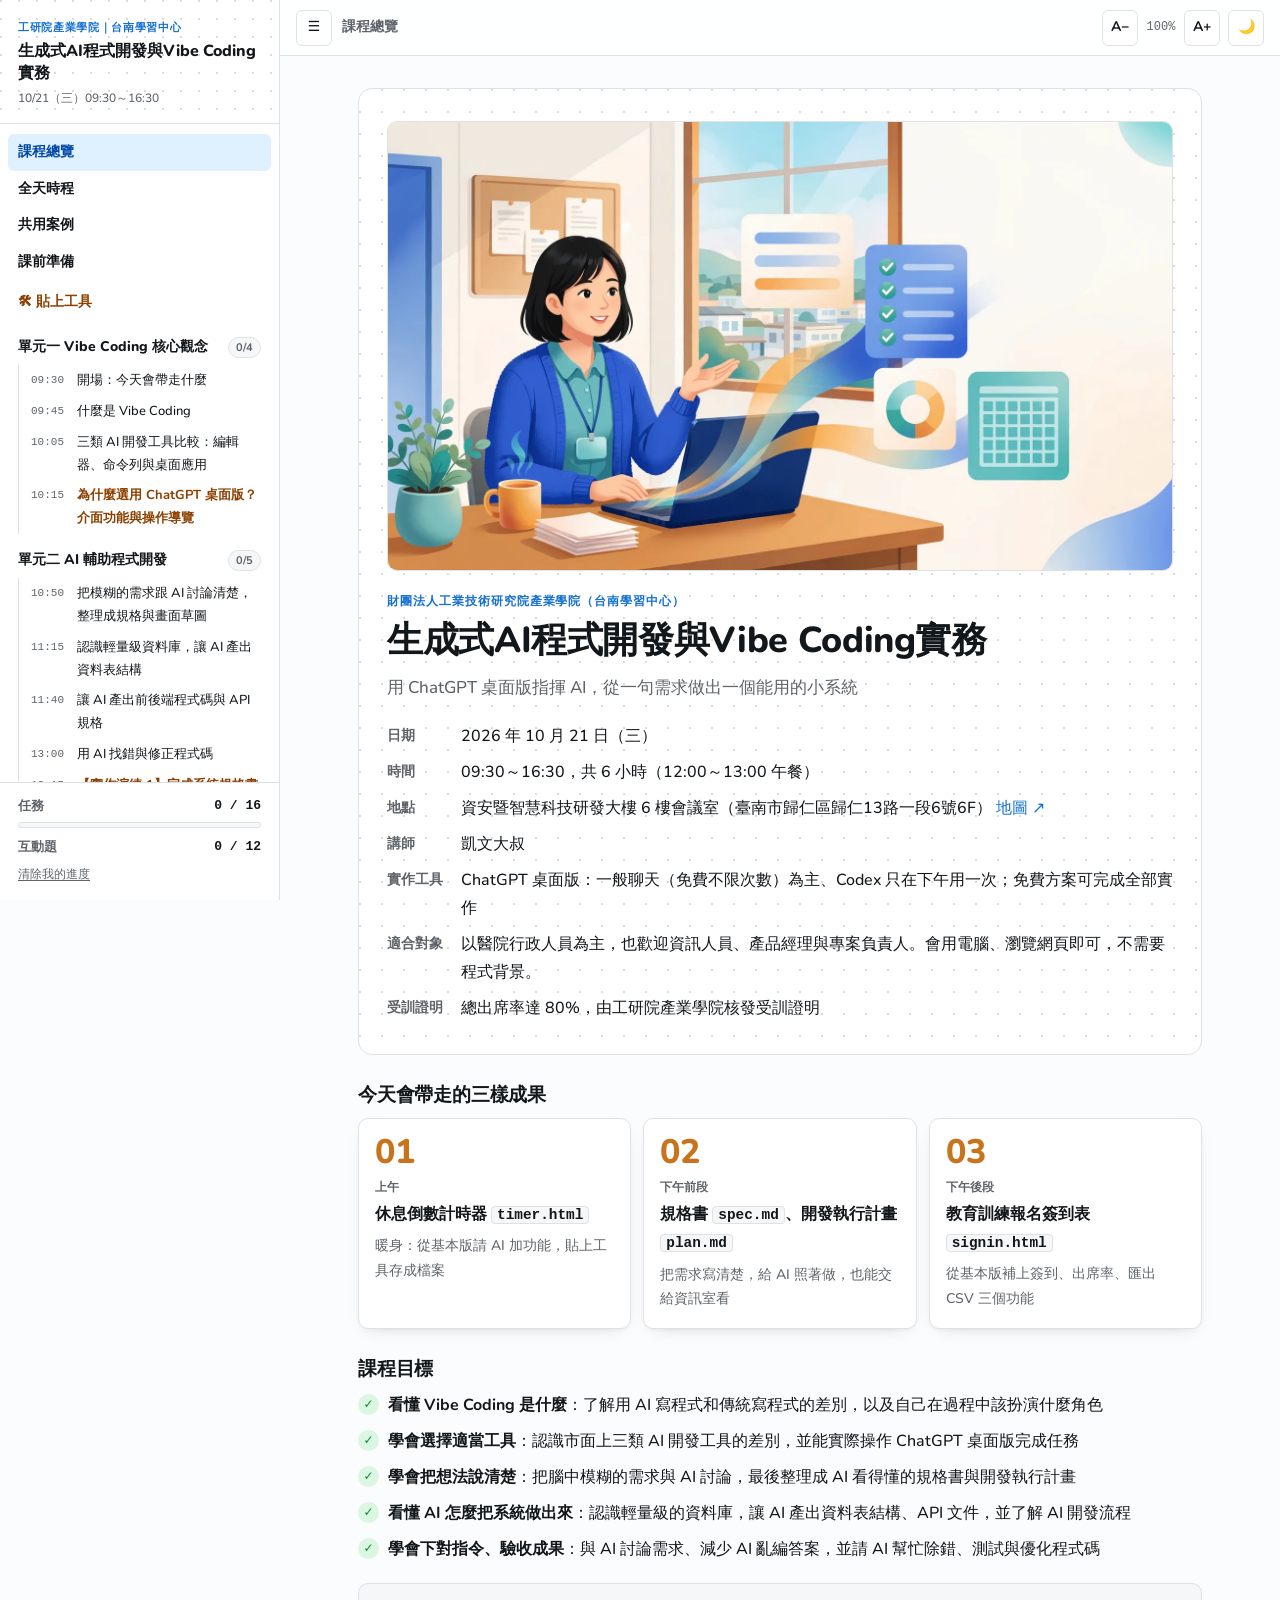
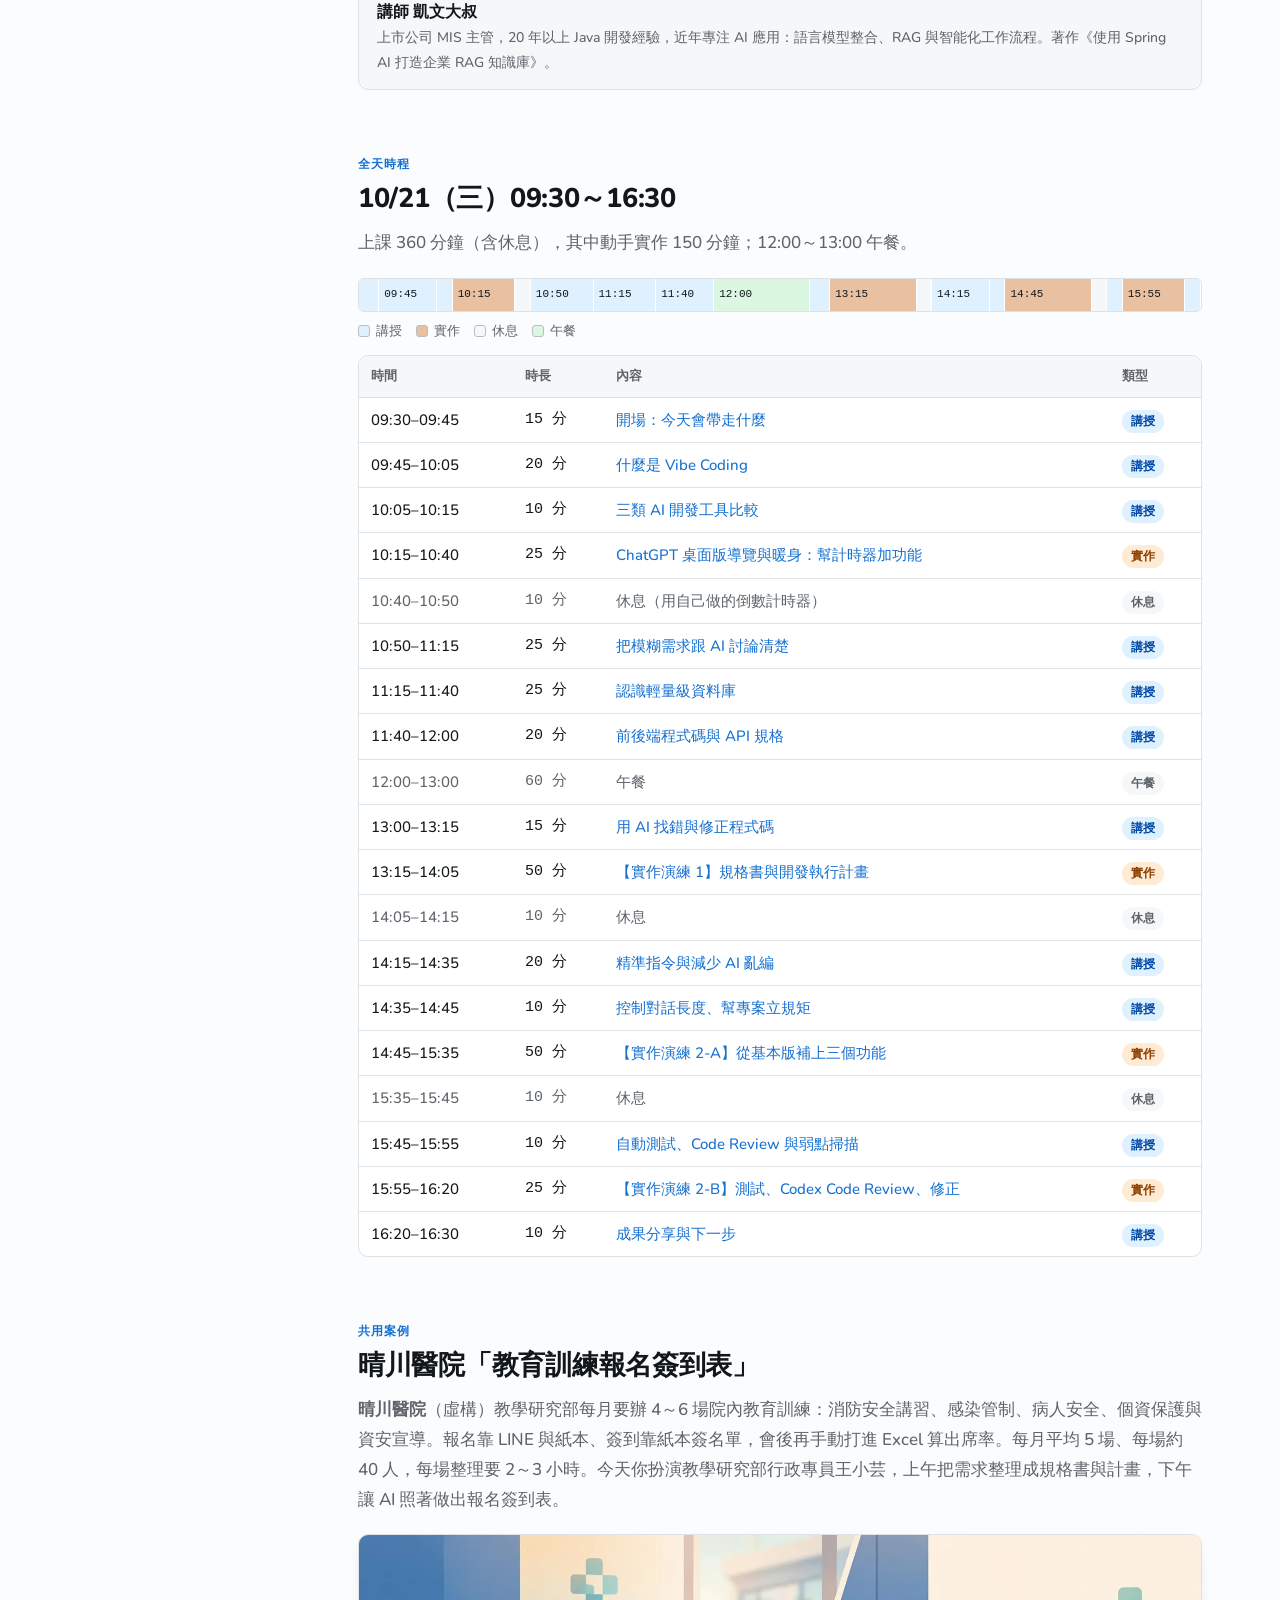
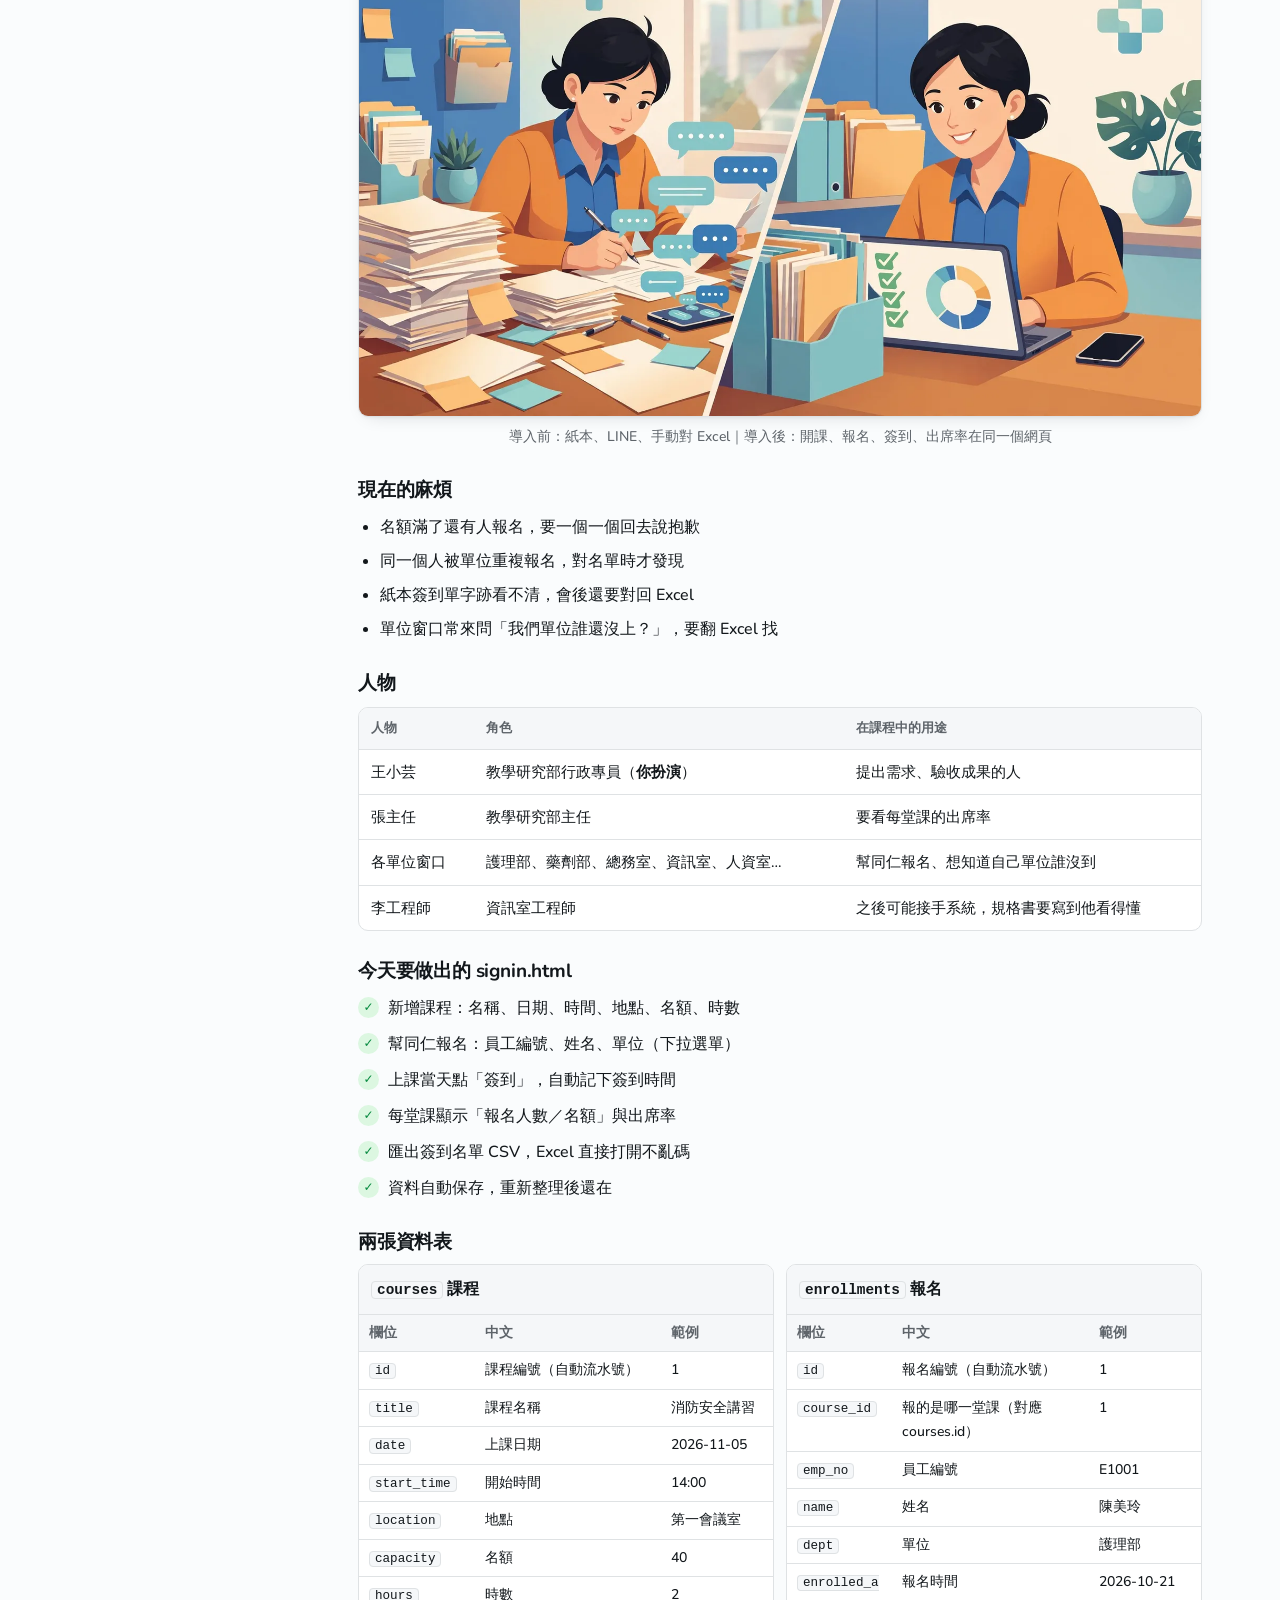
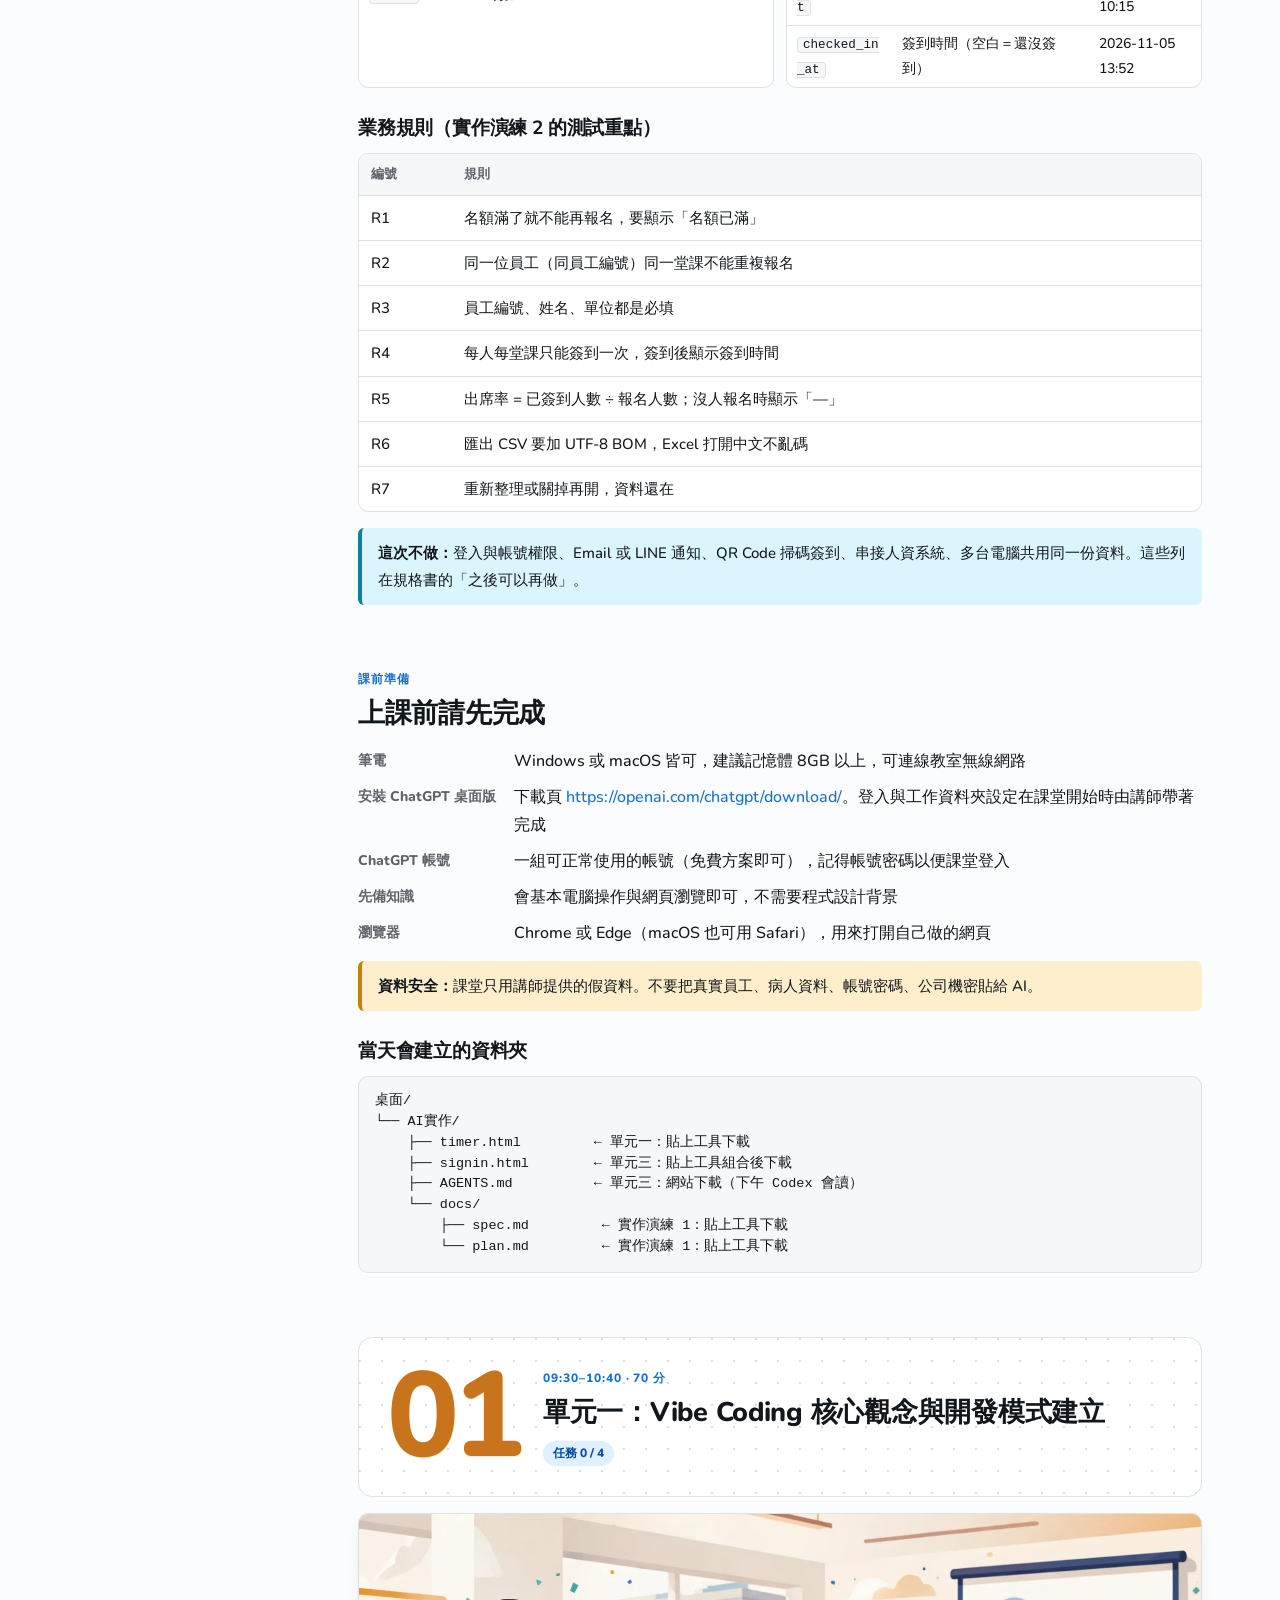
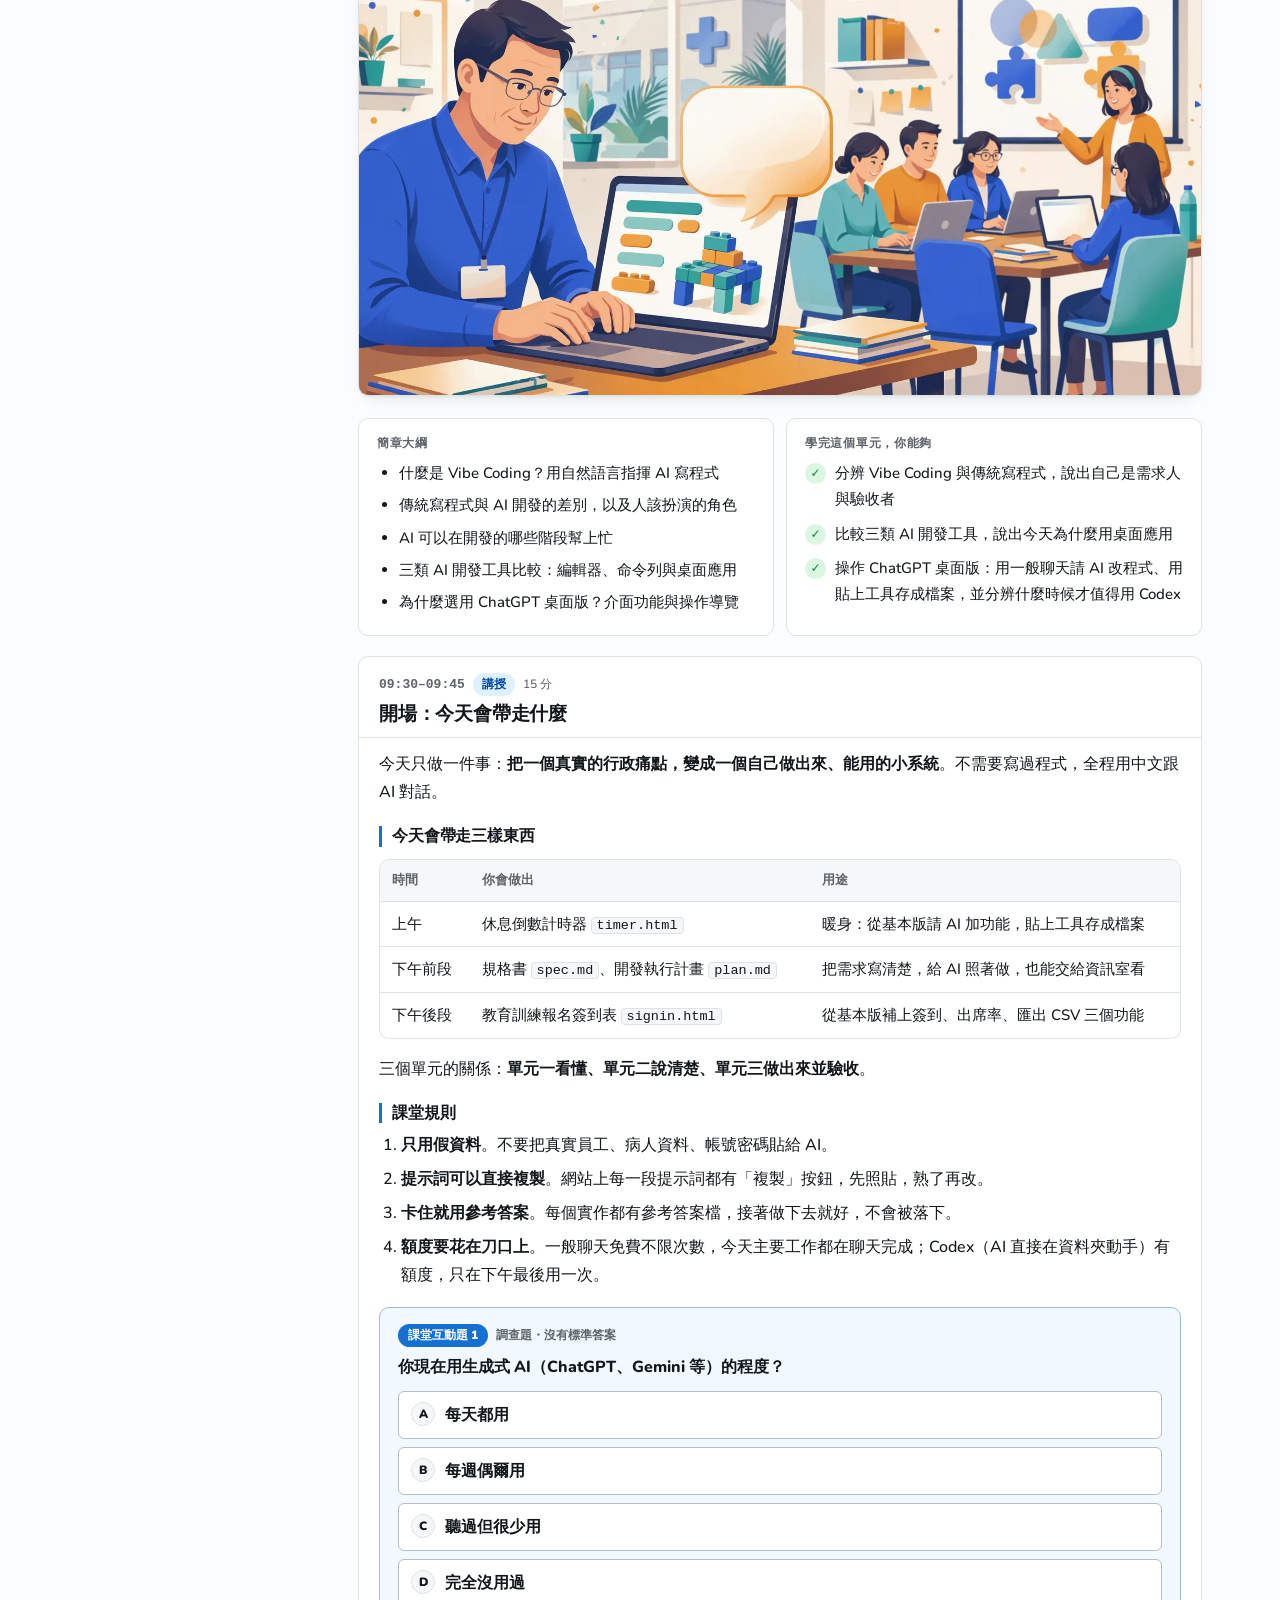
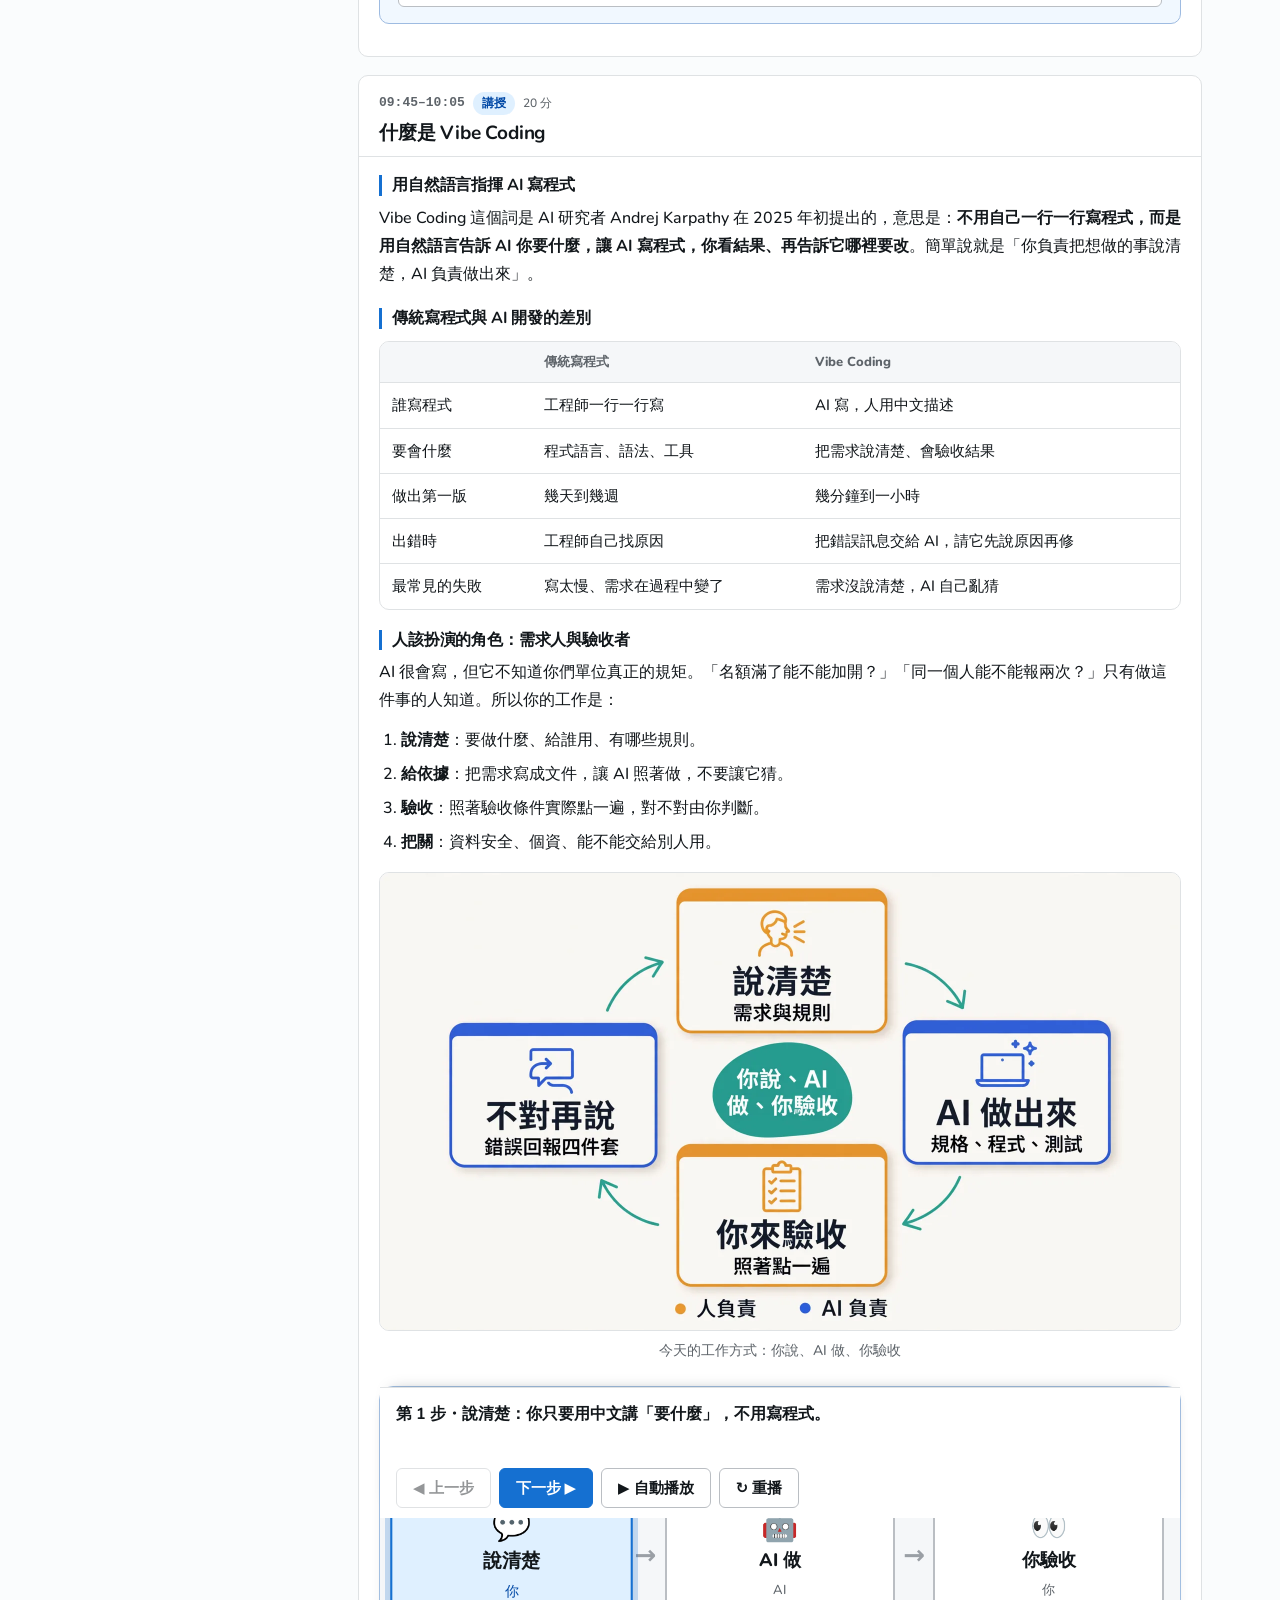
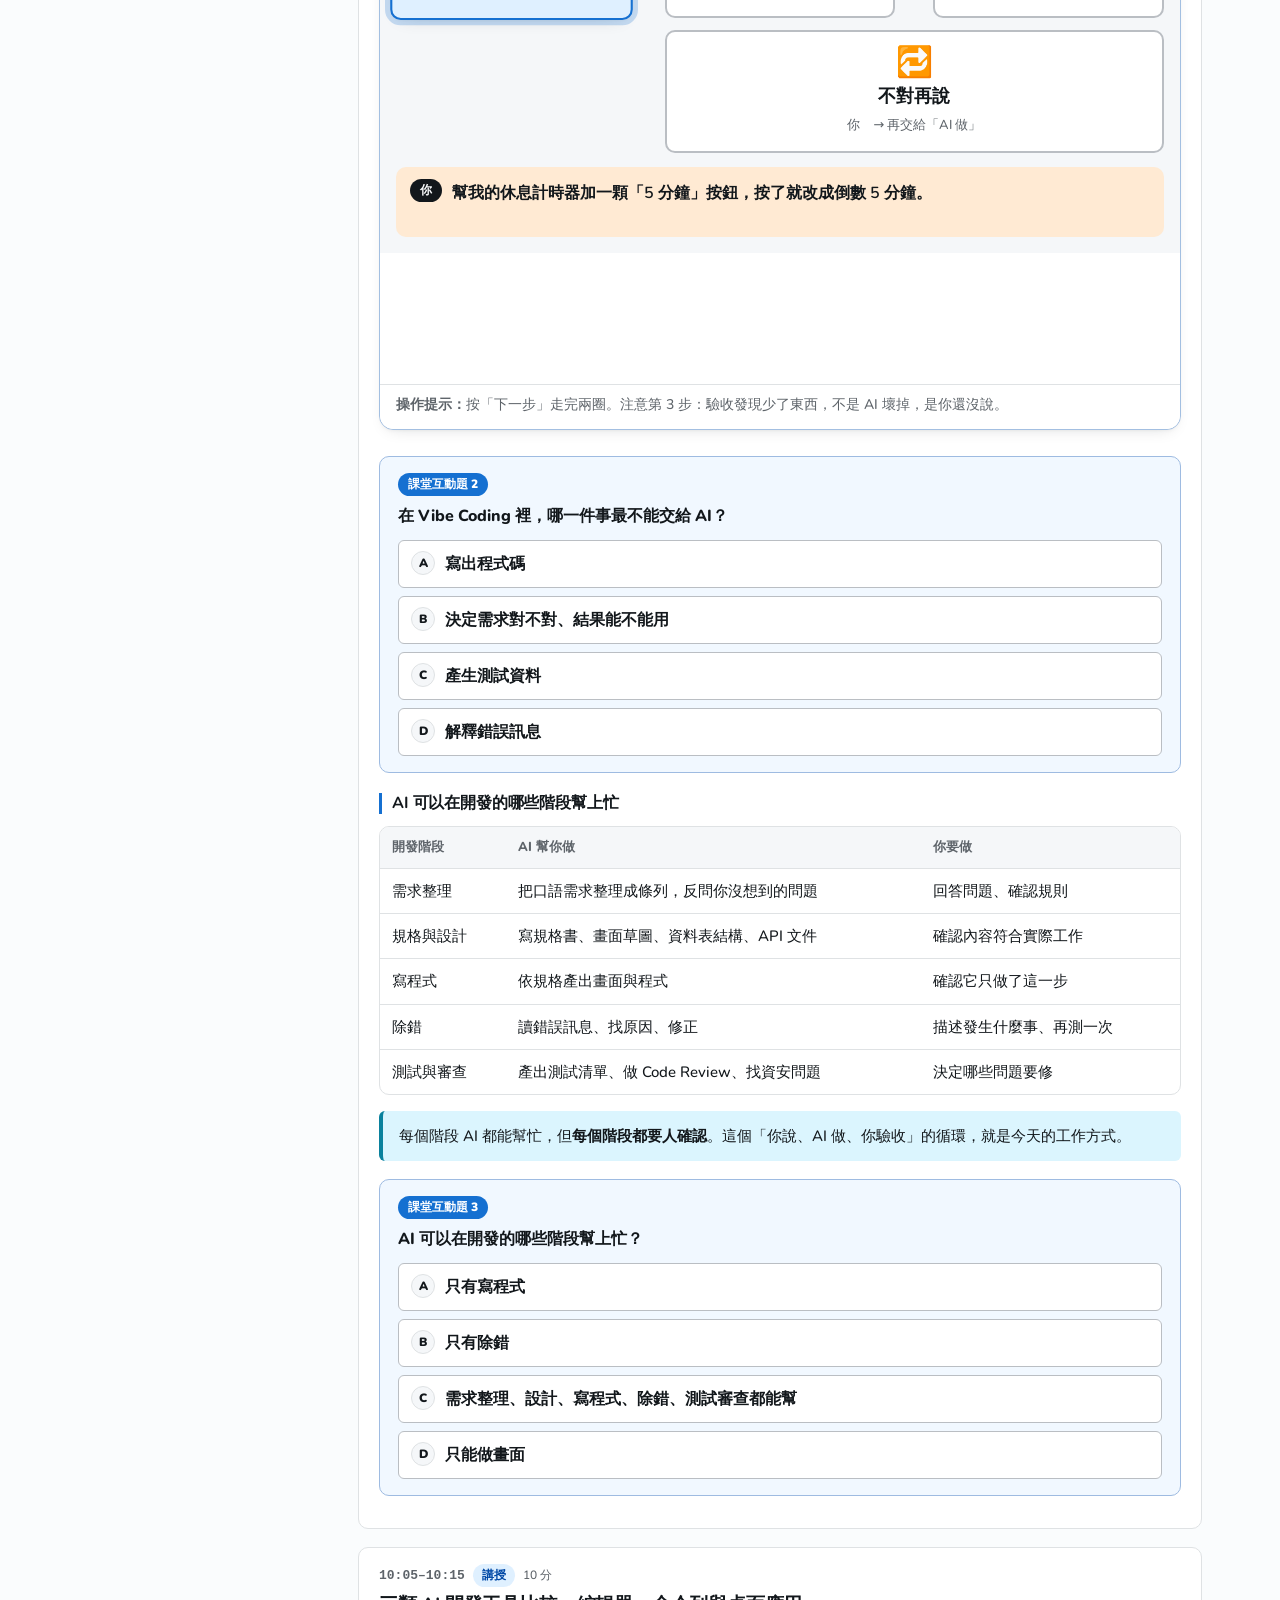
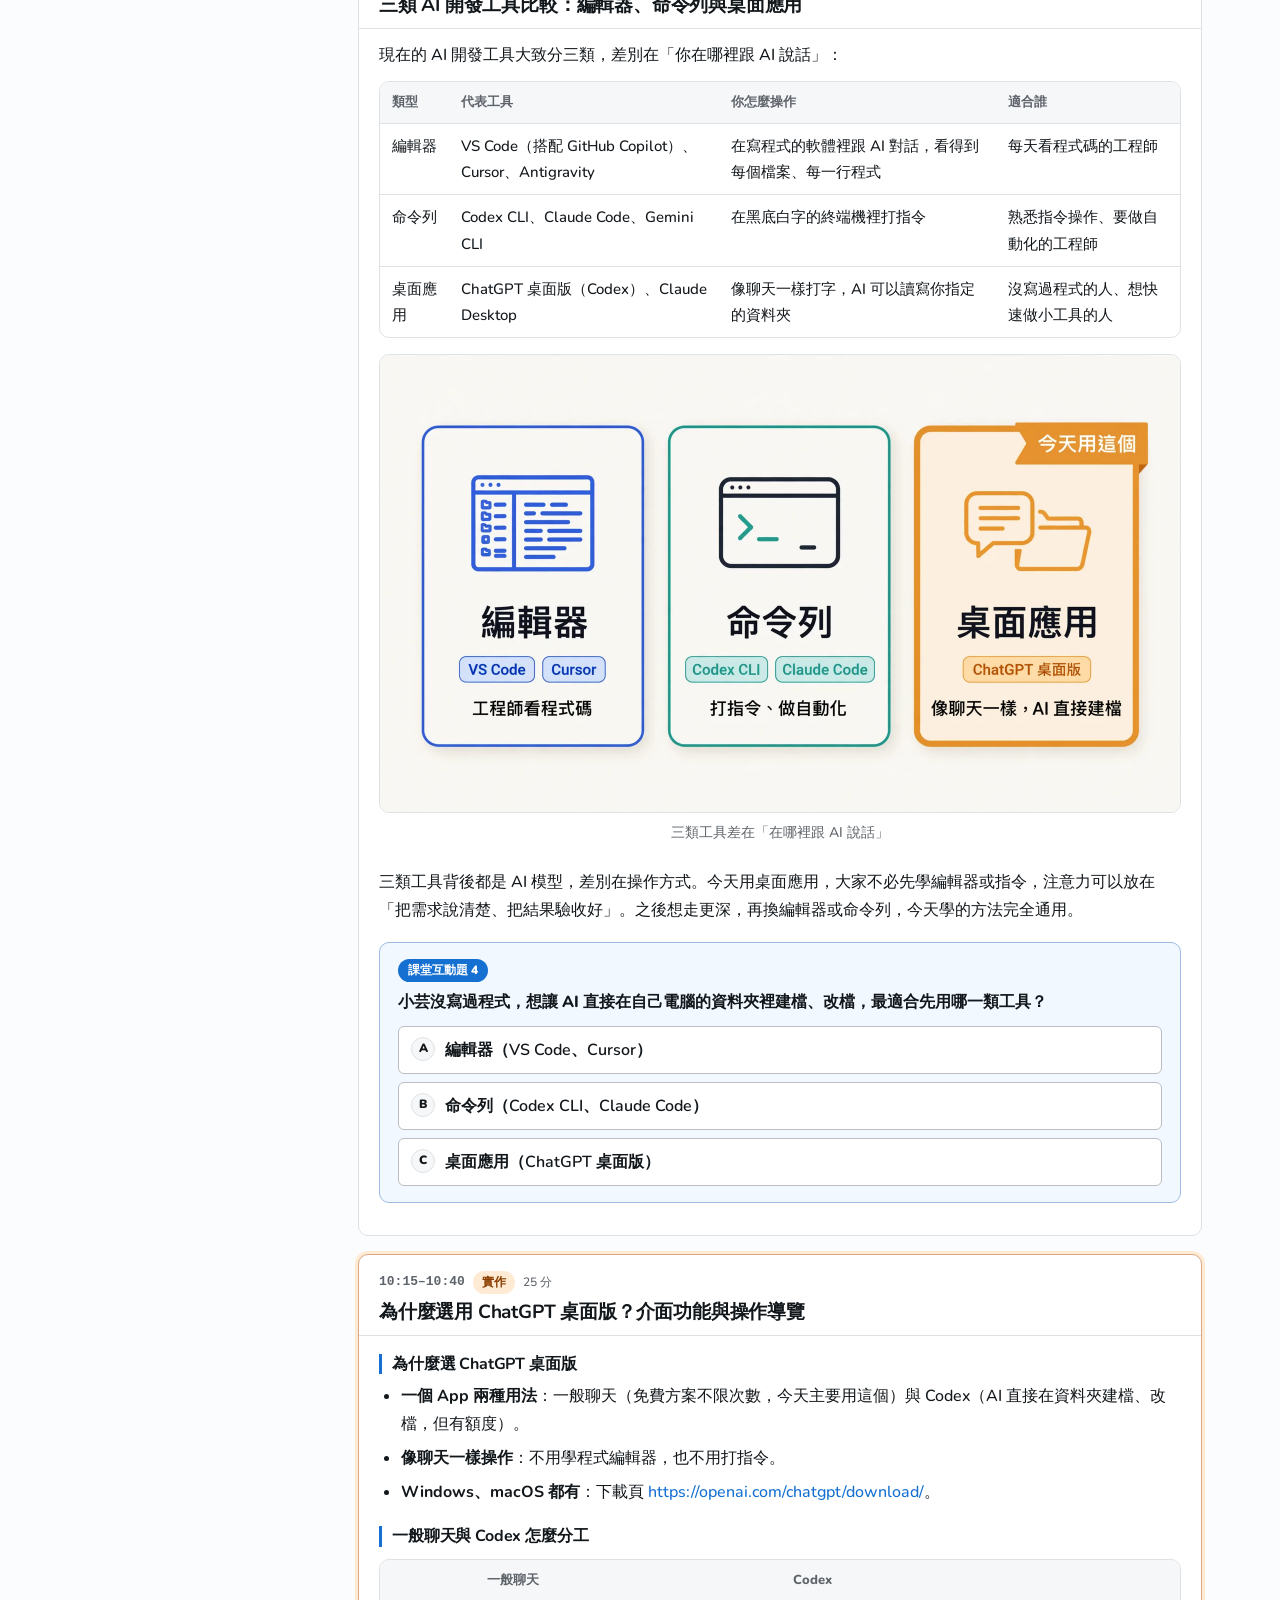
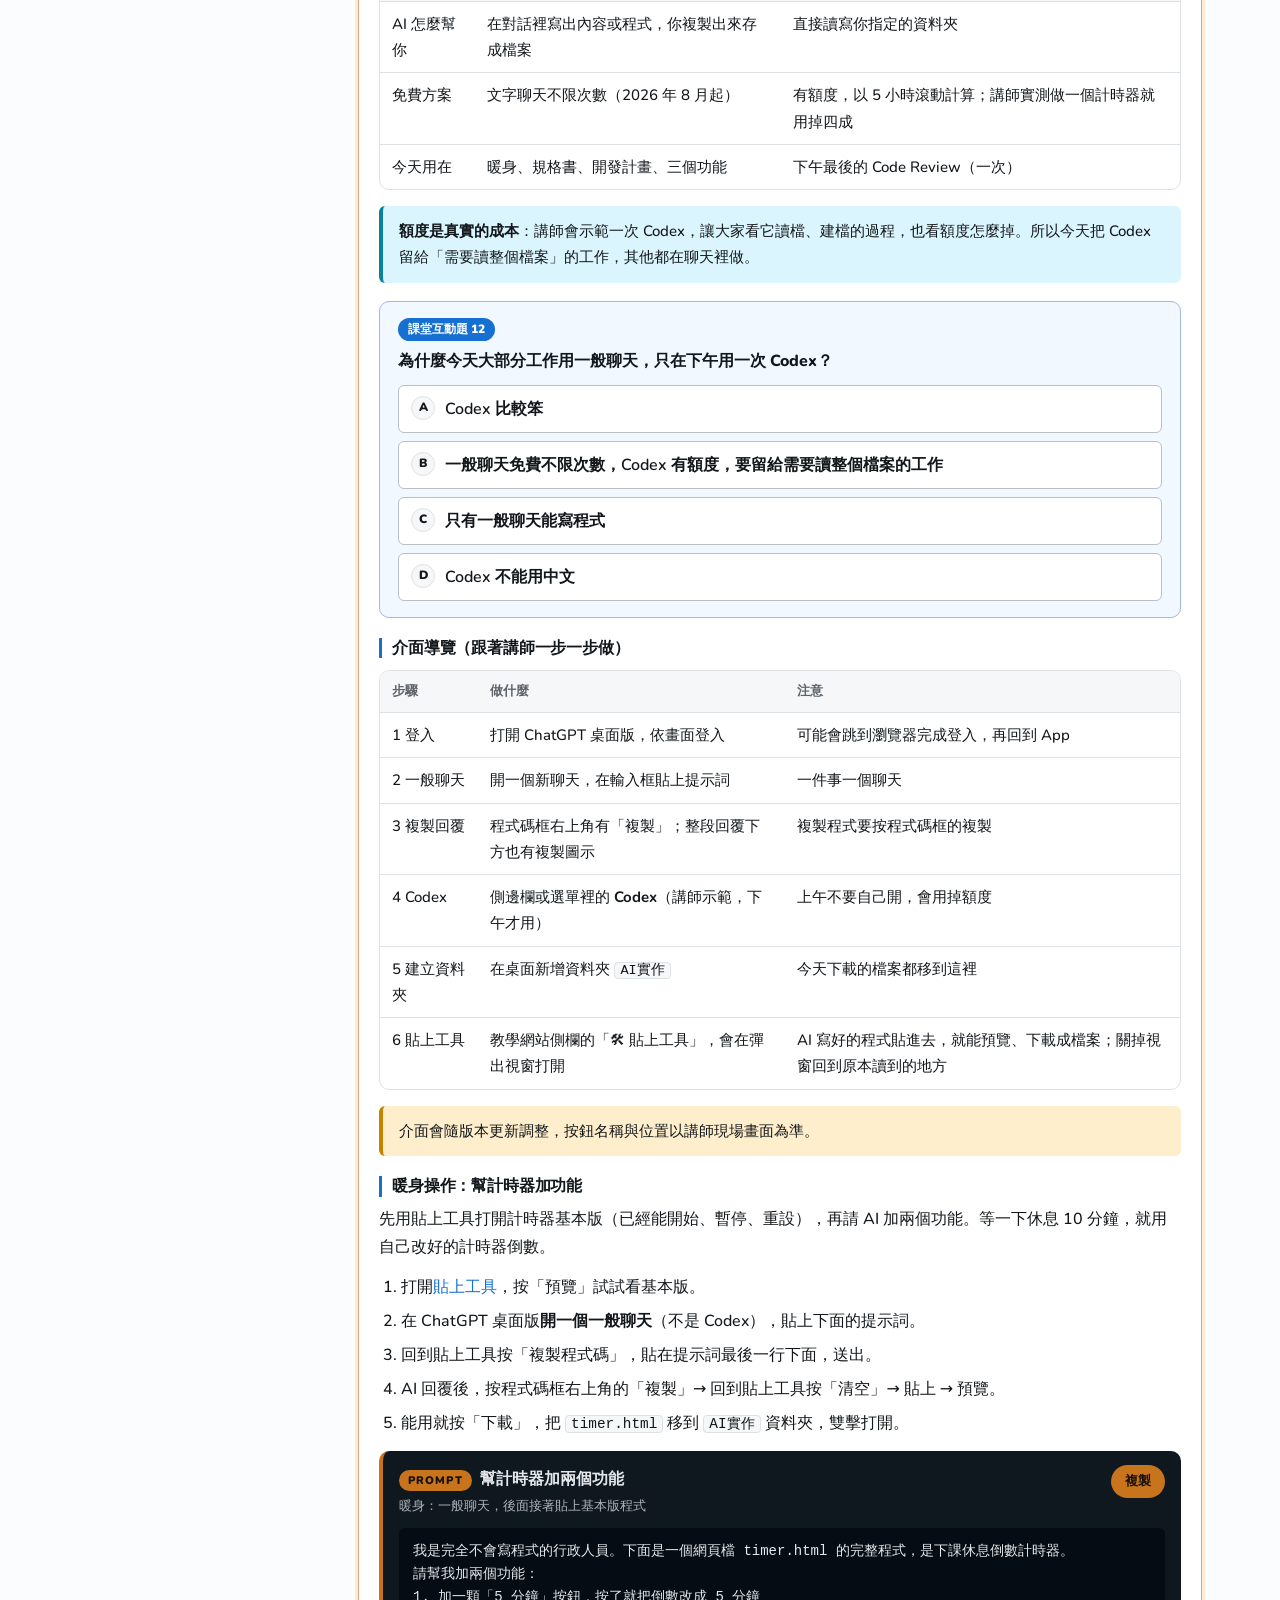
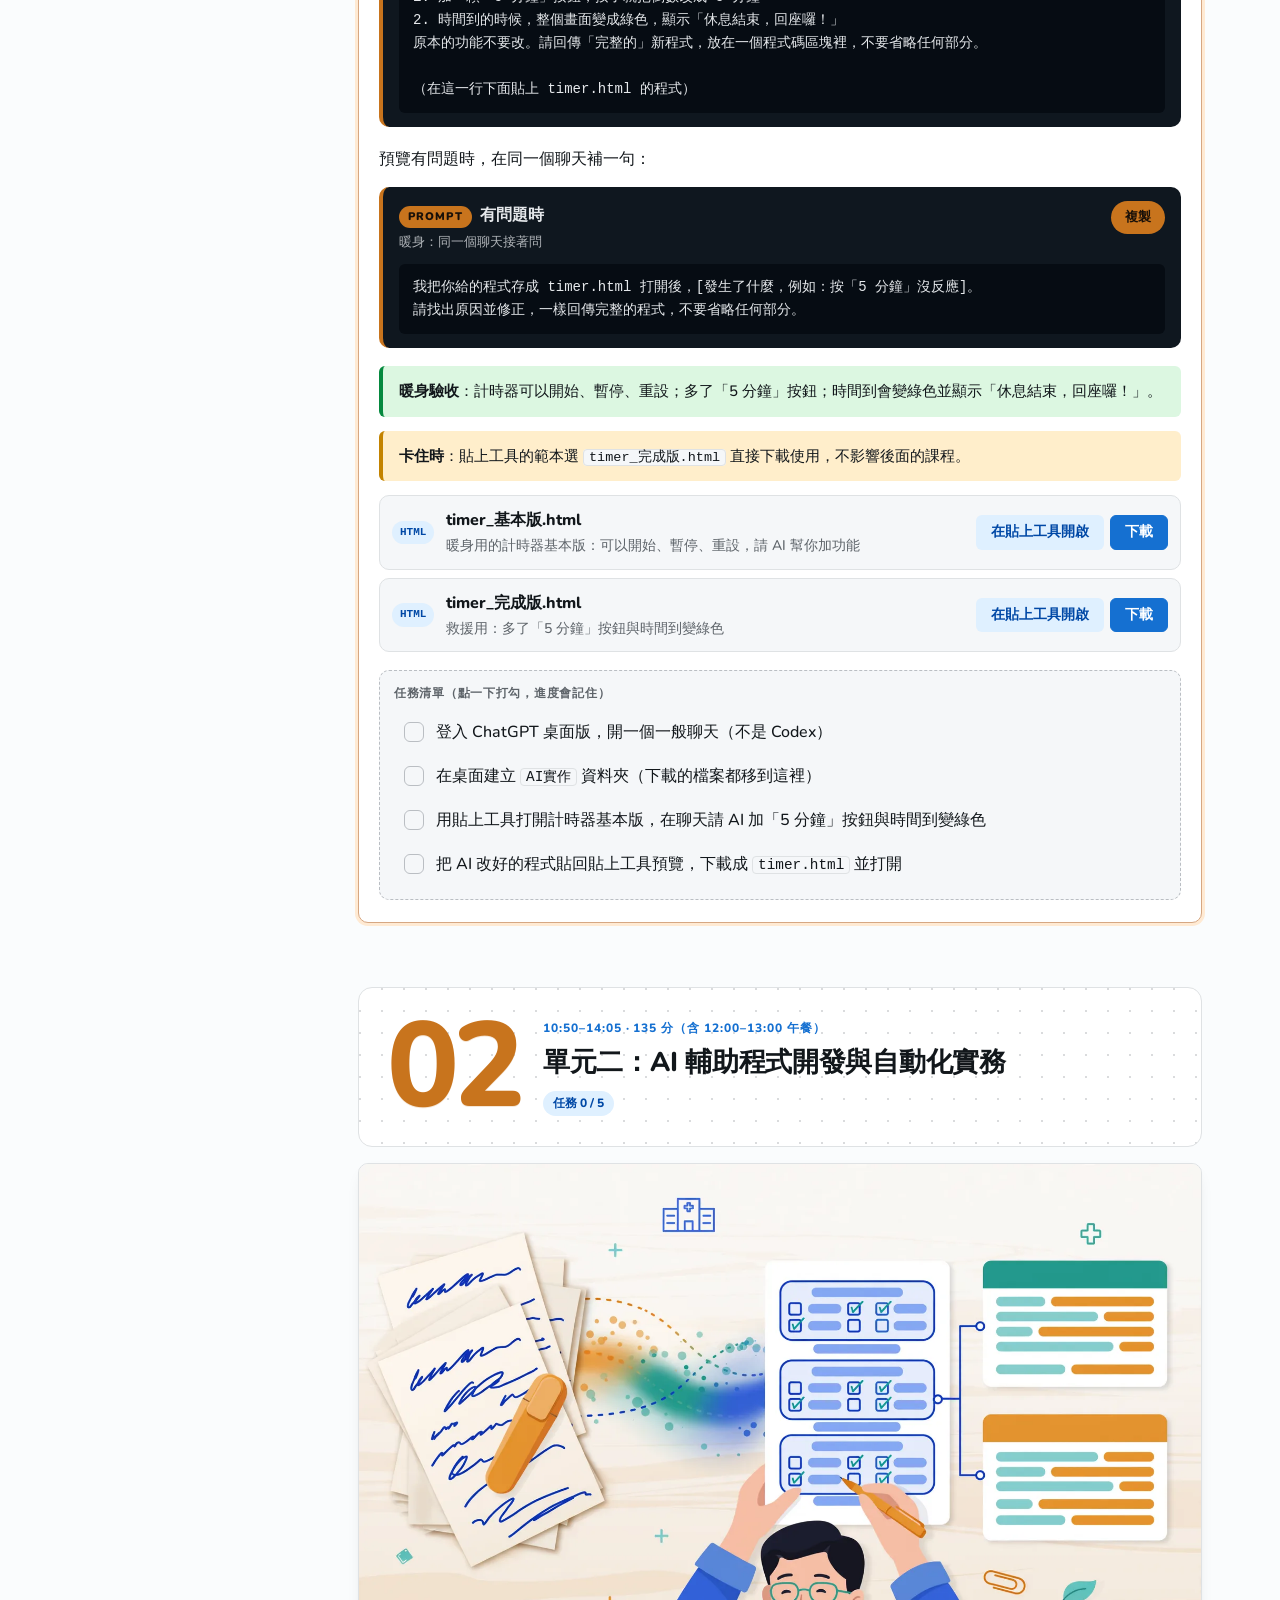
==== commit 2776cf00: "更新教學網站：新增 8 個概念動畫與全站功能性動效（捲動進場、跳轉高亮、答題與打勾回饋） Co-Authored-By: Claude Sonnet 5.5 <noreply@anthropic.co" ====
--- a/index.html
+++ b/index.html
@@ -96,6 +96,7 @@
   <div class="toast-wrap" id="toastWrap" aria-live="polite"></div>
 
   <script src="course-data.js"></script>
+  <script src="demos.js"></script>
   <script src="app.js"></script>
 </body>
 </html>
--- a/style.css
+++ b/style.css
@@ -60,6 +60,18 @@
 
   --shadow-lift: 0 6px 18px -10px oklch(20% 0.02 250 / 0.2),
                  0 2px 4px -2px oklch(20% 0.02 250 / 0.06);
+
+  /* 動效節奏：全站動效與概念動畫共用，要調快慢只改這裡 */
+  --dur-fast: 150ms;
+  --dur-base: 300ms;
+  --dur-slow: 500ms;
+  --ease-out: cubic-bezier(0.2, 0.7, 0.2, 1);
+
+  /* 四段式指令的標籤色（放在固定深色的提示詞區塊上，淺色與深色主題共用） */
+  --seg-goal:   oklch(78% 0.12 255);
+  --seg-scope:  oklch(80% 0.09 215);
+  --seg-limit:  oklch(84% 0.13 80);
+  --seg-accept: oklch(80% 0.14 150);
   color-scheme: light;
 }
 
@@ -196,7 +208,7 @@
 .np-row { display: flex; justify-content: space-between; color: var(--muted); font-weight: 600; }
 .np-num { font-family: var(--font-mono); color: var(--fg); }
 .np-bar { height: 6px; background: var(--surface-2); border-radius: 999px; overflow: hidden; margin: 4px 0 8px; border: 1px solid var(--border); }
-.np-fill { height: 100%; background: var(--success); transition: width 200ms ease; }
+.np-fill { height: 100%; background: var(--success); transition: width var(--dur-base) var(--ease-out); }
 .link-btn { background: none; border: 0; padding: 0; margin-top: 6px; color: var(--muted); font-size: 12px; text-decoration: underline; text-underline-offset: 2px; }
 .link-btn:hover { color: var(--danger); }
 
@@ -548,7 +560,7 @@
 
 /* ===================== 列印 ===================== */
 @media print {
-  .sidebar, .topbar, .sidebar-backdrop, .toast-wrap, .prompt-copy-btn, .material-actions, .link-btn { display: none !important; }
+  .sidebar, .topbar, .sidebar-backdrop, .toast-wrap, .prompt-copy-btn, .material-actions, .link-btn, .demo, .confetti { display: none !important; }
   .main { margin-left: 0 !important; }
   .content { zoom: 1; padding: 0; max-width: none; }
   .seg, .prompt-card, .quiz-card { break-inside: avoid; }
@@ -602,3 +614,430 @@
   .tool-backdrop .tool-modal { height: 100vh; }
   .tool-hint { display: none; }
 }
+
+/* ============================================================
+ * 動態效果
+ * 分兩層：
+ *   1. 全站功能性動效：捲動進場、跳轉高亮、答題與打勾回饋、單元完成慶祝。只在使用者動作或進入畫面時播一次。
+ *   2. 概念動畫（.demo）：教材內容，點了才動，可暫停、逐步、重播。
+ * 規則：預設狀態可見（進場只用 @keyframes，不把 opacity:0 當靜止狀態）；不量像素（.content 有 zoom）；
+ *       只用 :root 的顏色與節奏 tokens；減少動態偏好時一律歸零；列印時隱藏示範。
+ * ============================================================ */
+
+/* ---------- 全站功能性動效 ---------- */
+@keyframes reveal-up { from { opacity: 0; transform: translateY(14px); } to { opacity: 1; transform: none; } }
+.reveal-in { animation: reveal-up var(--dur-base) var(--ease-out) var(--reveal-delay, 0ms) backwards; }
+
+/* 跳轉高亮：用 ::after 畫一圈框，不動到目標本身的 animation（單元標題區與互動題卡片同時有進場動畫） */
+@keyframes jump-flash {
+  0% { opacity: 0; transform: scale(0.985); }
+  25% { opacity: 1; }
+  100% { opacity: 0; transform: scale(1.012); }
+}
+.jump-flash { position: relative; }
+.jump-flash::after {
+  content: ''; position: absolute; inset: -5px; pointer-events: none;
+  border: 3px solid var(--accent); border-radius: calc(var(--r-md) + 4px);
+  box-shadow: 0 0 0 6px color-mix(in oklab, var(--accent) 22%, transparent);
+  animation: jump-flash 600ms ease-out both;
+}
+
+/* 答題回饋：被選的選項彈出（答錯輕搖），回饋區滑入 */
+@keyframes opt-pop { 0% { transform: scale(1); } 40% { transform: scale(1.04); } 100% { transform: scale(1); } }
+@keyframes opt-shake {
+  0%, 100% { transform: translateX(0); }
+  20% { transform: translateX(-6px); }
+  40% { transform: translateX(5px); }
+  60% { transform: translateX(-3px); }
+  80% { transform: translateX(2px); }
+}
+@keyframes fb-in { from { opacity: 0; transform: translateY(-6px); } to { opacity: 1; transform: none; } }
+.quiz-opt.just { animation: opt-pop 360ms var(--ease-out); }
+.quiz-opt.just.wrong { animation: opt-shake 360ms ease-in-out; }
+.quiz-feedback.just { animation: fb-in var(--dur-base) var(--ease-out); }
+
+/* 打勾回饋：勾勾彈跳、整列淡綠一閃 */
+@keyframes check-pop { 0% { transform: scale(0.6); } 55% { transform: scale(1.25); } 100% { transform: scale(1); } }
+@keyframes task-flash { from { background: var(--success-soft); } to { background: transparent; } }
+.task-item.just-done { animation: task-flash 400ms ease-out; }
+.task-item.just-done .task-checkbox { animation: check-pop 360ms var(--ease-out); }
+.task-item .task-label { transition: color var(--dur-base) ease; }
+
+/* 單元任務全部完成：進度膠囊彈跳＋一次小彩紙 */
+@keyframes pill-pop { 0% { transform: scale(1); } 40% { transform: scale(1.18); } 100% { transform: scale(1); } }
+.progress-pill.celebrate, .nav-pill.celebrate { animation: pill-pop 400ms var(--ease-out); }
+.unit-hero-meta { position: relative; }
+.confetti { position: absolute; left: 70px; bottom: 6px; width: 0; height: 0; pointer-events: none; }
+.confetti i {
+  position: absolute; left: 0; top: 0; width: 8px; height: 12px; border-radius: 2px; background: var(--accent);
+  animation: confetti-burst 600ms ease-out forwards;
+}
+.confetti i:nth-child(4n + 2) { background: var(--accent-2); }
+.confetti i:nth-child(4n + 3) { background: var(--success); }
+.confetti i:nth-child(4n + 4) { background: var(--danger); }
+@keyframes confetti-burst {
+  0% { transform: translate(0, 0) rotate(0deg); opacity: 1; }
+  100% { transform: translate(var(--dx), var(--dy)) rotate(var(--r)); opacity: 0; }
+}
+
+/* ---------- 概念動畫：共用外殼 ---------- */
+@keyframes bubble-in { from { opacity: 0; transform: translateY(8px); } to { opacity: 1; transform: none; } }
+@keyframes bump { 0% { transform: scale(1); } 40% { transform: scale(1.25); } 100% { transform: scale(1); } }
+.demo [hidden] { display: none !important; }
+.demo {
+  margin: 22px 0 26px;
+  border: 1px solid color-mix(in oklab, var(--accent) 32%, var(--border)); border-radius: var(--r-lg);
+  background: var(--surface); box-shadow: var(--shadow-lift);
+}
+/* 不能在 .demo 上設 overflow（會讓 dock 的 sticky 失效），所以上下兩端自己補圓角 */
+.demo-head { display: flex; align-items: center; gap: 10px; padding: 10px 16px; border-bottom: 1px solid var(--border); border-radius: var(--r-lg) var(--r-lg) 0 0; background: var(--accent-soft); }
+.demo-badge { flex: none; font-size: 12px; font-weight: 900; letter-spacing: 0.06em; padding: 1px 10px; border-radius: 999px; background: var(--accent); color: var(--surface); }
+.demo-title { flex: 1; min-width: 0; font-weight: 800; font-size: 16px; }
+.demo-count { flex: none; font-family: var(--font-mono); font-size: 13px; font-weight: 700; color: var(--accent-deep); }
+.demo-stage { padding: 16px; background: var(--surface-2); }
+.demo-dock { position: sticky; bottom: 0; z-index: 3; border-top: 1px solid var(--border); background: var(--surface); box-shadow: 0 -8px 14px -12px oklch(20% 0.02 250 / 0.35); }
+.demo-caption { min-height: 4.6em; padding: 12px 16px 6px; font-size: 16px; font-weight: 600; }
+.demo-caption p { margin: 0; }
+.demo-controls { display: flex; flex-wrap: wrap; gap: 8px; padding: 6px 16px 10px; }
+.demo-btn {
+  min-height: 40px; padding: 4px 16px; border-radius: var(--r-sm);
+  border: 1px solid var(--border-strong); background: var(--surface); color: var(--fg);
+  font-size: 15px; font-weight: 700;
+  transition: border-color var(--dur-fast) ease, background-color var(--dur-fast) ease, color var(--dur-fast) ease;
+}
+.demo-btn:hover:not(:disabled) { border-color: var(--accent); color: var(--accent-deep); }
+.demo-btn:disabled { opacity: 0.45; cursor: default; }
+.demo-btn-primary { background: var(--accent); border-color: var(--accent); color: var(--surface); }
+.demo-btn-primary:hover:not(:disabled) { color: var(--surface); filter: brightness(1.08); }
+.demo-btn[aria-pressed="true"] { background: var(--accent-2-soft); border-color: var(--accent-2); color: var(--accent-2-deep); }
+.demo-hint { margin: 0; padding: 8px 16px 12px; border-top: 1px solid var(--border); border-radius: 0 0 var(--r-lg) var(--r-lg); font-size: 14px; color: var(--muted); background: var(--surface); }
+.demo-missing { padding: 10px 14px; border: 1px dashed var(--border-strong); border-radius: var(--r-md); }
+
+/* ---------- 1. cycle：Vibe Coding 迴圈 ---------- */
+.cyc-stage { display: grid; gap: 14px; }
+.cyc-lap { justify-self: end; padding: 2px 14px; border-radius: 999px; background: var(--accent-2-soft); color: var(--accent-2-deep); font-size: 14px; font-weight: 800; }
+.cyc-board { display: grid; grid-template-columns: 1fr auto 1fr auto 1fr; gap: 12px 8px; align-items: stretch; }
+.cyc-board > .cyc-arrow:nth-child(2) { grid-column: 2; }
+.cyc-board > .cyc-arrow:nth-child(4) { grid-column: 4; }
+.cyc-arrow { grid-row: 1; align-self: center; font-size: 26px; font-weight: 900; color: var(--muted-2); }
+.cyc-say { grid-column: 1; grid-row: 1; }
+.cyc-make { grid-column: 3; grid-row: 1; }
+.cyc-check { grid-column: 5; grid-row: 1; }
+.cyc-again { grid-column: 3 / 6; grid-row: 2; }
+.cyc-node {
+  position: relative; display: grid; place-items: center; gap: 2px; padding: 14px 8px; text-align: center;
+  border: 2px solid var(--border-strong); border-radius: var(--r-md); background: var(--surface); color: var(--muted);
+  transition: transform var(--dur-base) var(--ease-out), border-color var(--dur-base) ease, background-color var(--dur-base) ease, box-shadow var(--dur-base) ease;
+}
+.cyc-icon { font-size: 30px; line-height: 1.1; }
+.cyc-label { font-size: 18px; font-weight: 800; color: var(--fg); }
+.cyc-sub { font-size: 13px; }
+.cyc-again .cyc-sub::after { content: '　→ 再交給「AI 做」'; }
+.cyc-node.is-visited { border-color: color-mix(in oklab, var(--accent) 45%, var(--border)); }
+.cyc-node.is-active {
+  border-color: var(--accent); background: var(--accent-soft); color: var(--accent-deep); transform: scale(1.05);
+  box-shadow: 0 0 0 5px color-mix(in oklab, var(--accent) 22%, transparent), var(--shadow-lift);
+}
+.cyc-mark {
+  position: absolute; top: -10px; right: -10px; width: 28px; height: 28px; border-radius: 999px;
+  display: grid; place-items: center; font-weight: 900; color: var(--surface);
+  opacity: 0; transform: scale(0.4); transition: opacity var(--dur-base) ease, transform var(--dur-base) var(--ease-out);
+}
+.cyc-mark.is-fail { background: var(--danger); opacity: 1; transform: none; }
+.cyc-mark.is-pass { background: var(--success); opacity: 1; transform: none; }
+.cyc-foot { display: flex; flex-wrap: wrap; gap: 10px; align-items: stretch; }
+.cyc-bubble {
+  flex: 1 1 320px; display: flex; gap: 10px; align-items: flex-start; min-height: 4.4em; padding: 12px 14px;
+  border-radius: var(--r-md); background: var(--surface); font-size: 16px; font-weight: 600;
+}
+.cyc-bubble[data-who="ai"] { background: var(--info-soft); }
+.cyc-bubble[data-who="you"] { background: var(--accent-2-soft); }
+.cyc-bubble.is-new { animation: bubble-in var(--dur-base) var(--ease-out); }
+.cyc-who { flex: none; padding: 1px 10px; border-radius: 999px; background: var(--fg); color: var(--bg); font-size: 12px; font-weight: 900; }
+.cyc-done { flex: none; align-self: center; padding: 10px 16px; border-radius: var(--r-md); background: var(--success-soft); color: var(--success); font-weight: 900; animation: bubble-in var(--dur-base) var(--ease-out); }
+
+/* ---------- 2. interview：AI 先發問 ---------- */
+.iv-board { display: grid; grid-template-columns: 1.25fr 1fr; gap: 14px; }
+.iv-chat-title { margin-bottom: 6px; font-size: 13px; font-weight: 800; color: var(--muted); letter-spacing: 0.04em; }
+.iv-chat { display: flex; flex-direction: column; gap: 8px; height: 400px; padding: 2px 4px 2px 0; overflow-y: auto; overscroll-behavior: contain; }
+.iv-msg { max-width: 94%; padding: 8px 12px; border-radius: 14px; font-size: 15px; font-weight: 600; line-height: 1.55; }
+.iv-msg.is-you { align-self: flex-end; background: var(--accent-2-soft); border-bottom-right-radius: 4px; }
+.iv-msg.is-ai { align-self: flex-start; background: var(--surface); border: 1px solid var(--border); border-bottom-left-radius: 4px; }
+.iv-msg.is-new { animation: bubble-in var(--dur-base) var(--ease-out); }
+.iv-who { margin-bottom: 2px; font-size: 11px; font-weight: 900; color: var(--muted); }
+.iv-spec { padding: 10px 12px; border: 1px solid var(--border); border-radius: var(--r-md); background: var(--surface); align-self: start; }
+.iv-spec-head { display: flex; justify-content: space-between; align-items: center; gap: 8px; }
+.iv-progress { font-family: var(--font-mono); font-size: 13px; font-weight: 700; color: var(--accent-deep); }
+.iv-secs { display: grid; gap: 6px; margin: 8px 0 0; padding: 0; list-style: none; }
+.iv-sec {
+  display: grid; grid-template-columns: 22px 1fr 22px; gap: 8px; align-items: center; padding: 6px 8px;
+  border: 1px dashed var(--border-strong); border-radius: var(--r-sm); color: var(--muted); font-size: 14px; font-weight: 600;
+  transition: background-color var(--dur-base) ease, border-color var(--dur-base) ease, color var(--dur-base) ease;
+}
+.iv-no { font-family: var(--font-mono); font-size: 12px; }
+.iv-mark { text-align: center; font-weight: 900; }
+.iv-sec.is-ask { border: 1px solid var(--warning); background: var(--warning-soft); color: var(--fg); }
+.iv-sec.is-done { border: 1px solid transparent; background: var(--success-soft); color: var(--fg); }
+.iv-sec.is-done .iv-mark { color: var(--success); }
+
+/* ---------- 3. enroll-sim：報名寫入資料表 ---------- */
+.es-stage { display: grid; gap: 12px; }
+.es-tables { display: grid; grid-template-columns: 1fr 1.2fr; gap: 12px; align-items: start; }
+.es-card { overflow: hidden; border: 1px solid var(--border); border-radius: var(--r-md); background: var(--surface); }
+.es-card-head { padding: 8px 12px; border-bottom: 1px solid var(--border); background: var(--accent-soft); font-weight: 800; }
+.es-scroll { max-height: 262px; overflow: auto; }
+.es-table { width: 100%; border-collapse: collapse; font-size: 14px; }
+.es-table th, .es-table td { padding: 5px 10px; text-align: left; border-bottom: 1px solid var(--border); white-space: nowrap; }
+.es-table th { font-family: var(--font-mono); font-size: 12px; color: var(--muted); }
+.es-table tr:last-child td { border-bottom: 0; }
+.es-cid { display: inline-grid; place-items: center; min-width: 22px; height: 22px; border-radius: 999px; font-size: 12px; font-weight: 900; color: var(--surface); }
+.es-cid.cid-1 { background: var(--accent); }
+.es-cid.cid-2 { background: var(--accent-2); color: oklch(18% 0.02 60); }
+.es-count { display: inline-block; font-family: var(--font-mono); font-weight: 800; }
+.es-count.is-bump { animation: bump var(--dur-base) var(--ease-out); }
+.es-bar { display: block; height: 6px; margin-top: 4px; overflow: hidden; border: 1px solid var(--border); border-radius: 999px; background: var(--surface-2); }
+.es-bar i { display: block; height: 100%; background: var(--accent); transition: width var(--dur-slow) var(--ease-out), background-color var(--dur-base) ease; }
+.es-course-row.is-full .es-bar i { background: var(--danger); }
+.es-course-row.is-full .es-count { color: var(--danger); }
+.es-enroll-row.is-new { animation: row-in 700ms ease-out; }
+@keyframes row-in {
+  0% { opacity: 0; background: var(--success-soft); }
+  35% { opacity: 1; background: var(--success-soft); }
+  100% { opacity: 1; background: transparent; }
+}
+.es-rules { display: flex; flex-wrap: wrap; gap: 8px; }
+.es-rule { padding: 2px 12px; border-radius: 999px; background: var(--accent-2-soft); color: var(--accent-2-deep); font-size: 13px; font-weight: 800; }
+.es-actions-label { font-size: 14px; font-weight: 800; color: var(--muted); }
+.es-actions { display: flex; flex-wrap: wrap; gap: 8px; }
+.es-action {
+  min-height: 42px; padding: 6px 14px; border: 1px solid var(--accent); border-radius: var(--r-sm);
+  background: var(--accent-soft); color: var(--accent-deep); font-size: 15px; font-weight: 700;
+  transition: background-color var(--dur-fast) ease, transform var(--dur-fast) ease;
+}
+.es-action:hover { background: var(--surface); }
+.es-action:active { transform: scale(0.97); }
+.es-result { padding: 12px 14px; border-left: 5px solid var(--border-strong); border-radius: var(--r-md); background: var(--surface); font-size: 17px; font-weight: 800; }
+.es-result.is-idle { color: var(--muted); font-size: 15px; font-weight: 600; }
+.es-result.is-ok { border-left-color: var(--success); background: var(--success-soft); }
+.es-result.is-error { border-left-color: var(--danger); background: var(--danger-soft); }
+.es-result.is-new { animation: fb-in var(--dur-base) var(--ease-out); }
+.es-log { display: grid; gap: 6px; }
+.es-log-title { font-size: 13px; font-weight: 800; }
+.es-log-entry { padding: 5px 10px; border: 1px solid var(--border); border-radius: var(--r-sm); background: var(--surface); }
+.es-log-entry:first-child { border-color: var(--accent); }
+.es-log-empty { padding: 8px 2px; font-size: 14px; color: var(--muted); }
+.es-sql { display: flex; flex-wrap: wrap; gap: 2px 10px; margin-top: 2px; font-size: 13px; }
+.es-sql code { padding: 0; border: 0; background: none; overflow-wrap: anywhere; }
+.es-note { font-family: var(--font-mono); color: var(--muted); }
+
+/* ---------- 4. dataflow：按鈕到畫面的資料流 ---------- */
+.df-stage { display: grid; gap: 12px; }
+.df-tabs { display: flex; flex-wrap: wrap; gap: 6px; }
+.df-tab { min-height: 38px; padding: 4px 16px; border: 1px solid var(--border-strong); border-radius: 999px; background: var(--surface); color: var(--fg); font-size: 15px; font-weight: 800; }
+.df-tab[aria-selected="true"] { border-color: var(--accent); background: var(--accent); color: var(--surface); }
+.df-track { position: relative; padding-top: 50px; }
+.df-lane { position: absolute; left: calc(100% / 6); right: calc(100% / 6); top: 24px; height: 4px; border-radius: 999px; background: var(--border-strong); }
+.df-nodes { display: grid; grid-template-columns: repeat(3, 1fr); }
+.df-node {
+  position: relative; margin: 0 5px; padding: 12px 8px; display: grid; place-items: center; gap: 2px; text-align: center;
+  border: 2px solid var(--border-strong); border-radius: var(--r-md); background: var(--surface); color: var(--muted);
+  transition: border-color var(--dur-base) ease, background-color var(--dur-base) ease, box-shadow var(--dur-base) ease;
+}
+.df-node::before { content: ''; position: absolute; left: 50%; top: -26px; width: 3px; height: 26px; margin-left: -1px; background: var(--border-strong); transition: background-color var(--dur-base) ease; }
+.df-icon { font-size: 28px; line-height: 1.1; }
+.df-label { font-size: 18px; font-weight: 800; color: var(--fg); }
+.df-sub { font-size: 13px; }
+.df-node.is-active { border-color: var(--accent); background: var(--accent-soft); color: var(--accent-deep); box-shadow: 0 0 0 5px color-mix(in oklab, var(--accent) 22%, transparent); }
+.df-node.is-active::before { background: var(--accent); }
+.df-node.is-active[data-tone="ok"] { border-color: var(--success); background: var(--success-soft); box-shadow: 0 0 0 5px color-mix(in oklab, var(--success) 22%, transparent); }
+.df-node.is-active[data-tone="ok"]::before { background: var(--success); }
+.df-node.is-active[data-tone="error"] { border-color: var(--danger); background: var(--danger-soft); box-shadow: 0 0 0 5px color-mix(in oklab, var(--danger) 22%, transparent); }
+.df-node.is-active[data-tone="error"]::before { background: var(--danger); }
+.df-packet {
+  position: absolute; top: 2px; left: calc((var(--at, 0) + 0.5) * 100% / 3); margin-left: -18px;
+  width: 36px; text-align: center; font-size: 30px; line-height: 1;
+  transition: left 600ms var(--ease-out);
+  filter: drop-shadow(0 2px 3px oklch(0% 0 0 / 0.3));
+}
+.df-packet[data-tone="error"] { filter: drop-shadow(0 0 6px var(--danger)); }
+.df-packet[data-tone="ok"] { filter: drop-shadow(0 0 6px var(--success)); }
+.df-detail { min-height: 132px; padding: 12px 14px; border: 1px solid var(--border); border-radius: var(--r-md); background: var(--surface); }
+.df-detail-text { margin-bottom: 8px; font-size: 16px; font-weight: 600; }
+.df-code {
+  margin: 0; padding: 10px 12px; border-radius: var(--r-sm); background: var(--prompt-bg); color: var(--prompt-fg);
+  font-family: var(--font-mono); font-size: 13.5px; line-height: 1.6; white-space: pre-wrap; overflow-wrap: anywhere;
+}
+.df-result { padding: 10px 14px; border-left: 5px solid var(--border-strong); border-radius: var(--r-md); background: var(--surface); font-weight: 800; }
+.df-result.is-ok { border-left-color: var(--success); background: var(--success-soft); }
+.df-result.is-error { border-left-color: var(--danger); background: var(--danger-soft); }
+.df-result.is-new { animation: fb-in var(--dur-base) var(--ease-out); }
+.df-formal { margin-top: 4px; font-size: 14px; font-weight: 600; color: var(--muted); overflow-wrap: anywhere; }
+
+/* ---------- 5. prompt-compare：模糊 vs 精準 ---------- */
+.pc-cols { display: grid; grid-template-columns: 1fr 1fr; gap: 12px; }
+.pc-col { display: flex; flex-direction: column; gap: 8px; padding: 12px 14px; border: 1px solid var(--border); border-radius: var(--r-md); background: var(--surface); }
+.pc-vague { border-top: 4px solid var(--danger); }
+.pc-precise { border-top: 4px solid var(--success); }
+.pc-col-title { font-size: 16px; }
+.pc-prompt { min-height: 176px; padding: 10px 12px; border-radius: var(--r-sm); background: var(--prompt-bg); color: var(--prompt-fg); font-family: var(--font-mono); font-size: 14px; line-height: 1.85; }
+.pc-part { margin-right: 6px; }
+.pc-part.is-new { animation: bubble-in var(--dur-base) var(--ease-out); }
+.pc-tag { display: inline-block; margin-right: 5px; padding: 0 8px; border-radius: 999px; color: oklch(20% 0.02 250); font-size: 11px; font-weight: 900; line-height: 1.6; }
+.pc-part-goal .pc-tag { background: var(--seg-goal); }
+.pc-part-scope .pc-tag { background: var(--seg-scope); }
+.pc-part-limit .pc-tag { background: var(--seg-limit); }
+.pc-part-accept .pc-tag { background: var(--seg-accept); }
+.pc-empty { color: oklch(72% 0.01 250); }
+.pc-guess-title { font-size: 13px; font-weight: 800; color: var(--muted); }
+.pc-guesses { display: grid; gap: 4px; margin: 0; padding: 0; list-style: none; }
+.pc-guess {
+  display: flex; gap: 8px; align-items: baseline; padding: 4px 10px; border-radius: var(--r-sm); background: var(--danger-soft);
+  font-size: 14px; font-weight: 600;
+  transition: background-color var(--dur-base) ease, color var(--dur-base) ease, opacity var(--dur-base) ease;
+}
+.pc-guess-mark { display: inline-block; flex: none; width: 1.2em; text-align: center; font-weight: 900; color: var(--danger); }
+.pc-guess.is-killed { background: var(--success-soft); color: var(--muted); text-decoration: line-through; opacity: 0.8; }
+.pc-guess.is-killed .pc-guess-mark { color: var(--success); }
+.pc-meter { margin-top: auto; font-weight: 800; }
+.pc-count { display: inline-block; margin: 0 4px; font-family: var(--font-mono); font-size: 28px; font-weight: 900; }
+.pc-vague .pc-count { color: var(--danger); }
+.pc-precise .pc-count { color: var(--success); }
+
+/* ---------- 6. context-meter：對話水位條 ---------- */
+.cm-stage { display: grid; gap: 12px; }
+.cm-top { display: flex; flex-wrap: wrap; align-items: center; gap: 8px 14px; }
+.cm-chat-no { padding: 2px 14px; border-radius: 999px; background: var(--accent-soft); color: var(--accent-deep); font-weight: 900; }
+.cm-band { flex: 1 1 260px; padding: 4px 12px; border-radius: var(--r-sm); font-weight: 800; transition: background-color var(--dur-base) ease; }
+.cm-band[data-tone="ok"] { background: var(--success-soft); }
+.cm-band[data-tone="warn"] { background: var(--warning-soft); }
+.cm-band[data-tone="bad"] { background: var(--danger-soft); }
+.cm-percent { font-family: var(--font-mono); font-size: 28px; font-weight: 900; }
+.cm-track { height: 60px; overflow: hidden; border: 2px solid var(--border-strong); border-radius: var(--r-md); background: var(--surface); transition: border-color var(--dur-base) ease; }
+.cm-track[data-tone="warn"] { border-color: var(--warning); }
+.cm-track[data-tone="bad"] { border-color: var(--danger); }
+.cm-fill { display: flex; gap: 2px; height: 100%; padding: 3px; transition: width var(--dur-slow) var(--ease-out); }
+.cm-block {
+  flex: 1 1 0; min-width: 0; display: grid; place-items: center; overflow: hidden; border-radius: 4px;
+  font-size: 14px; font-weight: 700; white-space: nowrap;
+}
+.cm-block.is-new { animation: block-in var(--dur-base) var(--ease-out); }
+@keyframes block-in { from { opacity: 0; transform: scaleY(0.4); } to { opacity: 1; transform: none; } }
+.cm-block.is-rules, .cm-swatch.is-rules { background: var(--accent-2); color: oklch(18% 0.02 60); }
+.cm-block.is-chat, .cm-swatch.is-chat { background: var(--accent); color: var(--surface); }
+.cm-block.is-doc, .cm-swatch.is-doc { background: var(--info); color: var(--surface); }
+.cm-block.is-summary, .cm-swatch.is-summary { background: var(--success); color: var(--surface); }
+.cm-ghost-box { display: flex; flex-wrap: wrap; align-items: center; gap: 8px; }
+.cm-ghost-title { font-size: 13px; font-weight: 800; color: var(--danger); }
+.cm-ghosts { display: flex; flex-wrap: wrap; gap: 6px; }
+.cm-ghosts .cm-block { flex: 0 0 auto; padding: 3px 12px; border: 1px dashed var(--border-strong); background: var(--surface); color: var(--muted); text-decoration: line-through; }
+.cm-legend { display: flex; flex-wrap: wrap; gap: 6px 16px; font-size: 13px; color: var(--muted); }
+.cm-key { display: inline-flex; align-items: center; gap: 6px; }
+.cm-swatch { display: inline-block; width: 14px; height: 14px; border-radius: 3px; }
+.cm-warning { padding: 10px 14px; border-left: 5px solid var(--danger); border-radius: var(--r-md); background: var(--danger-soft); font-weight: 800; animation: fb-in var(--dur-base) var(--ease-out); }
+.cm-actions { display: flex; flex-wrap: wrap; gap: 8px; }
+.cm-note { font-size: 13px; color: var(--muted); }
+
+/* ---------- 7. slot-puzzle：三個插槽拼成完成版 ---------- */
+.sp-cols { display: grid; grid-template-columns: 1.4fr 1fr; gap: 12px; align-items: start; }
+.sp-file, .sp-preview { display: grid; gap: 8px; align-content: start; padding: 12px; border: 1px solid var(--border); border-radius: var(--r-md); background: var(--surface); }
+.sp-file-head, .sp-preview-head { font-weight: 800; }
+.sp-slot { padding: 8px 10px; border: 2px dashed var(--border-strong); border-radius: var(--r-md); transition: border-color var(--dur-base) ease, background-color var(--dur-base) ease; }
+.sp-slot-head { display: flex; flex-wrap: wrap; align-items: center; gap: 4px 8px; }
+.sp-slot-no { padding: 1px 9px; border-radius: 999px; background: var(--surface-2); color: var(--muted); font-size: 12px; font-weight: 900; }
+.sp-slot-label { font-weight: 800; }
+.sp-empty { padding: 6px 0 2px; font-size: 14px; color: var(--muted); }
+.sp-code { display: none; margin: 6px 0 0; padding: 8px 10px 8px 26px; border-radius: var(--r-sm); background: var(--prompt-bg); color: var(--prompt-fg); font-size: 13.5px; line-height: 1.7; }
+.sp-slot.is-filled { border-style: solid; border-color: var(--success); background: var(--success-soft); }
+.sp-slot.is-filled .sp-empty { display: none; }
+.sp-slot.is-filled .sp-code { display: block; }
+.sp-slot.is-filled .sp-slot-no { background: var(--success); color: var(--surface); }
+.sp-slot.is-new .sp-code { animation: slot-in var(--dur-slow) var(--ease-out); }
+@keyframes slot-in { from { opacity: 0; transform: translateX(-28px); } to { opacity: 1; transform: none; } }
+.sp-base { margin: 0; padding: 0; list-style: none; font-size: 14px; font-weight: 700; color: var(--success); }
+.sp-feature {
+  display: flex; justify-content: space-between; align-items: center; padding: 8px 12px;
+  border: 1px solid var(--border); border-radius: var(--r-sm); background: var(--surface-2); color: var(--muted); font-weight: 800;
+  transition: background-color var(--dur-base) ease, border-color var(--dur-base) ease, color var(--dur-base) ease;
+}
+.sp-feature-state { padding: 1px 10px; border-radius: 999px; background: var(--surface); font-size: 12px; font-weight: 800; }
+.sp-feature.is-ready { border-color: var(--success); background: var(--success-soft); color: var(--fg); }
+.sp-feature.is-ready .sp-feature-state { background: var(--success); color: var(--surface); }
+.sp-done { padding: 10px 12px; border-radius: var(--r-md); background: var(--success); color: var(--surface); font-weight: 900; animation: bubble-in var(--dur-base) var(--ease-out); }
+
+/* ---------- 8. test-review：測試、Code Review、修正 ---------- */
+.tr-stage { display: grid; gap: 12px; }
+.tr-tests-head { display: flex; justify-content: space-between; align-items: center; gap: 8px; font-weight: 800; }
+.tr-tally { padding: 2px 14px; border: 1px solid var(--border); border-radius: 999px; background: var(--surface); font-family: var(--font-mono); font-weight: 900; }
+.tr-tally[data-state="bad"] { border-color: transparent; background: var(--danger-soft); color: var(--danger); }
+.tr-tally[data-state="ok"] { border-color: transparent; background: var(--success-soft); color: var(--success); }
+.tr-tests { display: grid; gap: 6px; margin: 0; padding: 0; list-style: none; }
+.tr-stage.is-compact .tr-tests { grid-template-columns: repeat(2, 1fr); }
+.tr-stage.is-compact .tr-test { grid-template-columns: 22px auto 1fr; padding: 5px 10px; }
+.tr-stage.is-compact .tr-expect { display: none; }
+.tr-stage.is-compact .tr-label { overflow: hidden; font-size: 14px; text-overflow: ellipsis; white-space: nowrap; }
+.tr-review.is-focus .tr-finding:not([data-level="高"]) { display: none; }
+.tr-test {
+  display: grid; grid-template-columns: 22px 34px 1.3fr 1fr; gap: 8px; align-items: center; padding: 7px 10px;
+  border: 1px solid var(--border); border-radius: var(--r-sm); background: var(--surface);
+  transition: background-color var(--dur-base) ease calc(var(--i, 0) * 90ms), border-color var(--dur-base) ease calc(var(--i, 0) * 90ms);
+}
+.tr-light {
+  width: 18px; height: 18px; border-radius: 999px; background: var(--muted-2);
+  transition: background-color var(--dur-base) ease calc(var(--i, 0) * 90ms), box-shadow var(--dur-base) ease calc(var(--i, 0) * 90ms);
+}
+.tr-test.is-pass .tr-light { background: var(--success); box-shadow: 0 0 0 4px var(--success-soft); }
+.tr-test.is-fail { border-color: var(--danger); background: var(--danger-soft); }
+.tr-test.is-fail .tr-light { background: var(--danger); box-shadow: 0 0 0 4px var(--danger-soft); }
+.tr-id { font-family: var(--font-mono); font-weight: 800; color: var(--muted); }
+.tr-label { font-weight: 700; }
+.tr-expect { font-size: 13.5px; color: var(--muted); }
+.tr-review, .tr-diff { padding: 10px 12px; border: 1px solid var(--border); border-radius: var(--r-md); background: var(--surface); }
+.tr-review.is-new, .tr-diff.is-new { animation: bubble-in var(--dur-base) var(--ease-out); }
+.tr-panel-title { margin-bottom: 6px; font-weight: 800; }
+.tr-finding { display: grid; grid-template-columns: auto 1fr; gap: 10px; align-items: start; padding: 6px 0; border-top: 1px solid var(--border); }
+.tr-finding:first-of-type { border-top: 0; }
+.tr-level { padding: 1px 10px; border-radius: 999px; font-size: 12px; font-weight: 900; }
+.tr-finding[data-level="高"] .tr-level { background: var(--danger); color: var(--surface); }
+.tr-finding[data-level="中"] .tr-level { background: var(--warning); color: oklch(18% 0.02 60); }
+.tr-finding[data-level="低"] .tr-level { background: var(--info-soft); color: var(--info); }
+.tr-fix { font-size: 14px; color: var(--muted); }
+.tr-code { padding: 8px 0; border-radius: var(--r-sm); background: var(--prompt-bg); color: var(--prompt-fg); font-family: var(--font-mono); font-size: 13.5px; line-height: 1.6; }
+.tr-line { display: flex; gap: 8px; padding: 1px 12px; white-space: pre-wrap; overflow-wrap: anywhere; transition: opacity var(--dur-base) ease; }
+.tr-line.is-removed { background: oklch(38% 0.09 25 / 0.6); }
+.tr-line.is-added { background: oklch(38% 0.09 150 / 0.6); }
+.tr-sign { flex: none; width: 1em; font-weight: 900; }
+.tr-diff.is-applied .tr-line.is-removed { opacity: 0.45; text-decoration: line-through; }
+.tr-applied { display: none; margin-top: 8px; font-weight: 800; color: var(--success); }
+.tr-diff.is-applied .tr-applied { display: block; animation: bubble-in var(--dur-base) var(--ease-out); }
+
+/* ---------- 手機版 ---------- */
+@media (max-width: 768px) {
+  .demo-stage { padding: 12px; }
+  .demo-head, .demo-caption, .demo-controls, .demo-hint { padding-left: 12px; padding-right: 12px; }
+  .demo-btn { flex: 1 1 auto; }
+  .cyc-board { grid-template-columns: 1fr auto 1fr auto 1fr; gap: 8px 4px; }
+  .cyc-node { padding: 10px 4px; }
+  .cyc-icon { font-size: 24px; }
+  .cyc-label { font-size: 15px; }
+  .cyc-sub { font-size: 12px; }
+  .cyc-arrow { font-size: 20px; }
+  .cyc-again .cyc-sub::after { content: ''; }
+  .iv-board, .es-tables, .pc-cols, .sp-cols { grid-template-columns: 1fr; }
+  .iv-chat { height: 300px; }
+  .pc-prompt { min-height: 0; }
+  .tr-stage.is-compact .tr-tests { grid-template-columns: 1fr; }
+  .demo-dock { box-shadow: 0 -8px 14px -12px oklch(20% 0.02 250 / 0.5); }
+  .df-label { font-size: 16px; }
+  .df-sub { font-size: 12px; }
+  .tr-test { grid-template-columns: 22px 34px 1fr; }
+  .tr-expect { grid-column: 3; }
+}
+
+/* ---------- 減少動態：所有動畫與過渡歸零，內容仍完整 ---------- */
+@media (prefers-reduced-motion: reduce) {
+  *, *::before, *::after {
+    animation-duration: 0.01ms !important; animation-delay: 0ms !important; animation-iteration-count: 1 !important;
+    transition-duration: 0.01ms !important; transition-delay: 0ms !important; scroll-behavior: auto !important;
+  }
+  .confetti { display: none; }
+}
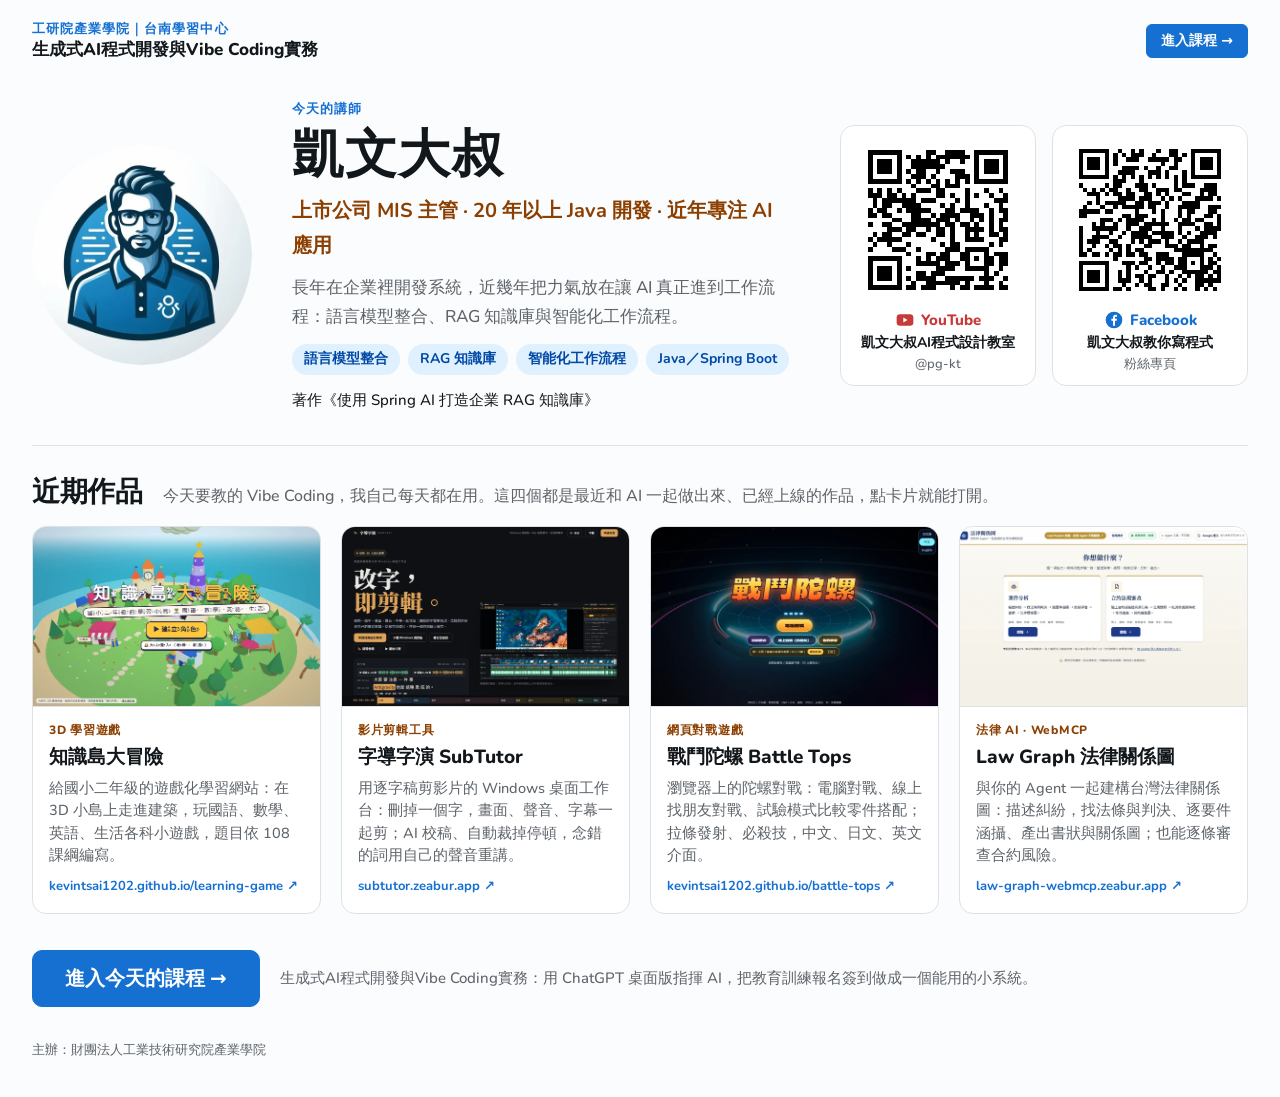
==== commit 06e297ca: "首頁改成講師介紹，課程頁改名 course.html Co-Authored-By: Claude Opus 5.5 <noreply@anthropic.com>" ====
--- a/index.html
+++ b/index.html
@@ -1,102 +1,150 @@
 <!doctype html>
 <!--
-  index.html — 教學網站外殼
-  內容全部在 course-data.js（window.COURSE），畫面與互動在 app.js，樣式在 style.css。
-  本機預覽請用 npm run serve（file:// 下無法預覽素材）。
+  index.html — 講師介紹首頁（根網址）
+  開課先投影這一頁，再按「進入課程」到 course.html（課程頁，2026-10-18 前叫 index.html）。
+  獨立靜態頁：不載入 course-data.js／app.js；樣式用 style.css 的 tokens ＋ intro.css。
+  外部網址的單一來源是 scripts/lib/intro-links.mjs，改網址時兩邊都要改（npm run verify 會比對）。
+  照片、QR Code、專案截圖在 assets/intro/，由 scripts/build-intro-assets.mjs、capture-projects.mjs 產生。
 -->
 <html lang="zh-Hant">
 <head>
   <meta charset="utf-8" />
   <meta name="viewport" content="width=device-width, initial-scale=1" />
-  <title>生成式AI程式開發與Vibe Coding實務｜教學網站</title>
-  <meta name="description" content="工研院產業學院 6 小時課程：用 ChatGPT 桌面版指揮 AI，把教育訓練報名簽到的需求做成一個能用的小系統。" />
   <script>
-    // 先套用上次選的主題，避免頁面先閃一下淺色
+    // 舊連結相容：改名前分享出去的「…/#u3-s3」要直接到課程頁的同一個位置
+    // #projects 是本頁「跳到近期作品」的錨點，不轉址
+    if (location.hash.length > 1 && location.hash !== '#projects') location.replace('course.html' + location.hash);
+    // 深色模式沿用課程頁的設定（同一個 localStorage key，只讀不寫）
     try {
       var saved = JSON.parse(localStorage.getItem('vibe-tn-20261021-v1') || '{}');
       if (saved.theme === 'dark') document.documentElement.setAttribute('data-theme', 'dark');
     } catch (e) { /* localStorage 不可用時維持淺色 */ }
   </script>
+  <title>講師介紹｜凱文大叔｜生成式AI程式開發與Vibe Coding實務</title>
+  <meta name="description" content="講師凱文大叔：上市公司 MIS 主管、20 年以上 Java 開發經驗，近年專注 AI 應用。YouTube、Facebook 與近期專案。" />
   <link rel="preconnect" href="https://fonts.googleapis.com">
   <link rel="preconnect" href="https://fonts.gstatic.com" crossorigin>
   <link href="https://fonts.googleapis.com/css2?family=Nunito:wght@500;600;700;800&display=swap" rel="stylesheet">
   <link rel="stylesheet" href="style.css">
+  <link rel="stylesheet" href="intro.css">
 </head>
-<body>
-  <a class="skip-link" href="#content">跳到主要內容</a>
-  <div class="app" id="app">
+<body class="intro-page">
+  <a class="skip-link" href="#projects">跳到近期作品</a>
 
-    <!-- 側欄：課程導覽與進度 -->
-    <aside class="sidebar" id="sidebar" aria-label="課程導覽">
-      <div class="brand">
-        <div class="brand-eyebrow">工研院產業學院｜台南學習中心</div>
-        <div class="brand-title">生成式AI程式開發與Vibe Coding實務</div>
-        <div class="brand-meta" id="brandMeta"></div>
-      </div>
-      <nav class="nav" id="nav"></nav>
-      <div class="nav-progress" id="navProgress"></div>
-    </aside>
-    <div class="sidebar-backdrop" id="sidebarBackdrop"></div>
+  <!-- 頂列：課程名稱與進入課程的捷徑 -->
+  <header class="intro-top">
+    <div class="intro-course">
+      <span class="intro-eyebrow">工研院產業學院｜台南學習中心</span>
+      <span class="intro-course-title">生成式AI程式開發與Vibe Coding實務</span>
+    </div>
+    <a class="btn intro-top-cta" href="course.html">進入課程 →</a>
+  </header>
 
-    <!-- 主內容 -->
-    <main class="main">
-      <header class="topbar">
-        <button class="icon-btn" id="menuToggle" type="button" aria-label="開關課程導覽" aria-controls="sidebar">☰</button>
-        <div class="topbar-trail" id="topbarTrail"></div>
-        <div class="topbar-tools">
-          <div class="zoom-group" role="group" aria-label="內容縮放">
-            <button class="icon-btn" id="zoomOut" type="button" aria-label="縮小字級">A−</button>
-            <span class="zoom-label" id="zoomLabel">100%</span>
-            <button class="icon-btn" id="zoomIn" type="button" aria-label="放大字級">A+</button>
-          </div>
-          <button class="icon-btn" id="themeToggle" type="button" aria-label="切換深色／淺色">🌙</button>
-        </div>
-      </header>
+  <main class="intro-main">
+    <!-- 講師：照片、簡介、頻道 -->
+    <section class="intro-hero" aria-labelledby="introName">
+      <img class="intro-avatar" src="assets/intro/avatar.webp" width="480" height="480" alt="凱文大叔的頭像插畫：戴眼鏡、穿藍色 Polo 衫" />
 
-      <div class="content" id="content" tabindex="-1">
-        <noscript><p>這個網站需要開啟 JavaScript 才能顯示課程內容。</p></noscript>
+      <div class="intro-who">
+        <p class="intro-eyebrow">今天的講師</p>
+        <h1 class="intro-name" id="introName">凱文大叔</h1>
+        <p class="intro-tagline">上市公司 MIS 主管 · 20 年以上 Java 開發 · 近年專注 AI 應用</p>
+        <p class="intro-bio">長年在企業裡開發系統，近幾年把力氣放在讓 AI 真正進到工作流程：語言模型整合、RAG 知識庫與智能化工作流程。</p>
+        <ul class="intro-tags" aria-label="專長">
+          <li>語言模型整合</li>
+          <li>RAG 知識庫</li>
+          <li>智能化工作流程</li>
+          <li>Java／Spring Boot</li>
+        </ul>
+        <p class="intro-book">著作《使用 Spring AI 打造企業 RAG 知識庫》</p>
       </div>
 
-      <footer class="footer">
-        <p>主辦：財團法人工業技術研究院產業學院｜本教材嚴禁轉印、轉送、轉傳、分享他人。</p>
-        <p>課程中的晴川醫院、人物與資料皆為虛構，僅供教學練習。</p>
-      </footer>
-    </main>
-  </div>
+      <!-- 頻道：投影時讓學員用手機掃 QR Code -->
+      <div class="intro-channels" aria-label="社群頻道">
+        <a class="channel channel-yt" href="https://www.youtube.com/@pg-kt" target="_blank" rel="noopener">
+          <img class="channel-qr" src="assets/intro/qr-youtube.svg" width="160" height="160" alt="YouTube 頻道「凱文大叔AI程式設計教室」的 QR Code" />
+          <span class="channel-platform">
+            <svg viewBox="0 0 24 24" aria-hidden="true"><rect x="2" y="5" width="20" height="14" rx="4" fill="currentColor"/><path d="M10 9l5 3-5 3z" fill="#fff"/></svg>
+            YouTube
+          </span>
+          <span class="channel-name">凱文大叔AI程式設計教室</span>
+          <span class="channel-handle">@pg-kt</span>
+        </a>
+        <a class="channel channel-fb" href="https://www.facebook.com/profile.php?id=61564137718583" target="_blank" rel="noopener">
+          <img class="channel-qr" src="assets/intro/qr-facebook.svg" width="160" height="160" alt="Facebook 粉絲專頁「凱文大叔教你寫程式」的 QR Code" />
+          <span class="channel-platform">
+            <svg viewBox="0 0 24 24" aria-hidden="true"><circle cx="12" cy="12" r="10" fill="currentColor"/><path d="M13.2 19v-6h2l.3-2.4h-2.3V9.2c0-.7.2-1.2 1.2-1.2h1.2V5.9c-.2 0-1-.1-1.8-.1-1.8 0-3 1.1-3 3.1v1.7h-2V13h2v6z" fill="#fff"/></svg>
+            Facebook
+          </span>
+          <span class="channel-name">凱文大叔教你寫程式</span>
+          <span class="channel-handle">粉絲專頁</span>
+        </a>
+      </div>
+    </section>
 
-  <!-- 素材預覽彈窗 -->
-  <div class="modal-backdrop" id="modalBackdrop" hidden>
-    <div class="modal" role="dialog" aria-modal="true" aria-labelledby="modalTitle">
-      <div class="modal-head">
-        <div class="modal-title" id="modalTitle"></div>
-        <button class="btn btn-soft" id="modalCopy" type="button">複製全文</button>
-        <a class="btn btn-soft" id="modalDownload" href="#" download>下載</a>
-        <button class="icon-btn" id="modalClose" type="button" aria-label="關閉">✕</button>
+    <!-- 近期專案：截圖由 scripts/capture-projects.mjs 產生 -->
+    <section class="intro-projects" id="projects" aria-labelledby="projectsTitle">
+      <div class="projects-head">
+        <h2 id="projectsTitle">近期作品</h2>
+        <p>今天要教的 Vibe Coding，我自己每天都在用。這四個都是最近和 AI 一起做出來、已經上線的作品，點卡片就能打開。</p>
       </div>
-      <div class="modal-body" id="modalBody">
-        <div class="md-content" id="modalContent"></div>
-      </div>
-    </div>
-  </div>
+      <ul class="project-grid">
+        <li>
+          <a class="project" href="https://kevintsai1202.github.io/learning-game" target="_blank" rel="noopener">
+            <img class="project-shot" src="assets/intro/project-learning-game.webp" width="1200" height="750" loading="lazy" alt="知識島大冒險首頁：3D 小島上有城堡、高塔與商店，中間是「建立角色」按鈕" />
+            <span class="project-body">
+              <span class="project-kind">3D 學習遊戲</span>
+              <span class="project-title">知識島大冒險</span>
+              <span class="project-desc">給國小二年級的遊戲化學習網站：在 3D 小島上走進建築，玩國語、數學、英語、生活各科小遊戲，題目依 108 課綱編寫。</span>
+              <span class="project-url">kevintsai1202.github.io/learning-game ↗</span>
+            </span>
+          </a>
+        </li>
+        <li>
+          <a class="project" href="https://subtutor.zeabur.app" target="_blank" rel="noopener">
+            <img class="project-shot" src="assets/intro/project-subtutor.webp" width="1200" height="750" loading="lazy" alt="字導字演 SubTutor 首頁：大標「改字，即剪輯。」與剪輯軟體畫面" />
+            <span class="project-body">
+              <span class="project-kind">影片剪輯工具</span>
+              <span class="project-title">字導字演 SubTutor</span>
+              <span class="project-desc">用逐字稿剪影片的 Windows 桌面工作台：刪掉一個字，畫面、聲音、字幕一起剪；AI 校稿、自動裁掉停頓，念錯的詞用自己的聲音重講。</span>
+              <span class="project-url">subtutor.zeabur.app ↗</span>
+            </span>
+          </a>
+        </li>
+        <li>
+          <a class="project" href="https://kevintsai1202.github.io/battle-tops" target="_blank" rel="noopener">
+            <img class="project-shot" src="assets/intro/project-battle-tops.webp" width="1200" height="750" loading="lazy" alt="戰鬥陀螺標題畫面：電腦對戰、試驗模式、線上對戰、操作教學" />
+            <span class="project-body">
+              <span class="project-kind">網頁對戰遊戲</span>
+              <span class="project-title">戰鬥陀螺 Battle Tops</span>
+              <span class="project-desc">瀏覽器上的陀螺對戰：電腦對戰、線上找朋友對戰、試驗模式比較零件搭配；拉條發射、必殺技，中文、日文、英文介面。</span>
+              <span class="project-url">kevintsai1202.github.io/battle-tops ↗</span>
+            </span>
+          </a>
+        </li>
+        <li>
+          <a class="project" href="https://law-graph-webmcp.zeabur.app" target="_blank" rel="noopener">
+            <img class="project-shot" src="assets/intro/project-law-graph.webp" width="1200" height="750" loading="lazy" alt="法律關係圖首頁：「你想做什麼？」下方有案件分析與合約法規審查兩張卡片" />
+            <span class="project-body">
+              <span class="project-kind">法律 AI · WebMCP</span>
+              <span class="project-title">Law Graph 法律關係圖</span>
+              <span class="project-desc">與你的 Agent 一起建構台灣法律關係圖：描述糾紛，找法條與判決、逐要件涵攝、產出書狀與關係圖；也能逐條審查合約風險。</span>
+              <span class="project-url">law-graph-webmcp.zeabur.app ↗</span>
+            </span>
+          </a>
+        </li>
+      </ul>
+    </section>
 
-  <!-- 貼上工具彈窗：iframe 內嵌 tool.html?embed=1，關掉後回到原本讀到的位置 -->
-  <div class="modal-backdrop tool-backdrop" id="toolBackdrop" hidden>
-    <div class="modal tool-modal" role="dialog" aria-modal="true" aria-labelledby="toolTitle">
-      <div class="modal-head">
-        <div class="modal-title" id="toolTitle">🛠 貼上工具</div>
-        <span class="muted tool-hint">關掉後會回到原本讀到的地方，貼上的內容會保留</span>
-        <a class="btn btn-ghost" id="toolNewTab" href="tool.html" target="_blank" rel="noopener">另開分頁</a>
-        <button class="icon-btn" id="toolClose" type="button" aria-label="關閉貼上工具">✕</button>
-      </div>
-      <iframe class="tool-frame" id="toolFrame" title="貼上工具" allow="clipboard-read; clipboard-write"></iframe>
-    </div>
-  </div>
+    <!-- 進入課程 -->
+    <section class="intro-cta" aria-label="進入課程">
+      <a class="btn intro-cta-btn" href="course.html">進入今天的課程 →</a>
+      <p class="intro-cta-note">生成式AI程式開發與Vibe Coding實務：用 ChatGPT 桌面版指揮 AI，把教育訓練報名簽到做成一個能用的小系統。</p>
+    </section>
+  </main>
 
-  <!-- 提示訊息 -->
-  <div class="toast-wrap" id="toastWrap" aria-live="polite"></div>
-
-  <script src="course-data.js"></script>
-  <script src="demos.js"></script>
-  <script src="app.js"></script>
+  <footer class="footer intro-footer">
+    <p>主辦：財團法人工業技術研究院產業學院</p>
+  </footer>
 </body>
 </html>
--- a/style.css
+++ b/style.css
@@ -199,7 +199,6 @@
 .nav-pill.complete { background: var(--success-soft); color: var(--success); border-color: transparent; }
 .nav-sub { margin-left: 10px; border-left: 1px solid var(--border); padding-left: 4px; }
 .nav-seg { font-size: 13px; font-weight: 500; align-items: flex-start; padding: 4px 8px; }
-.nav-time { font-family: var(--font-mono); font-size: 11px; color: var(--muted); flex: none; padding-top: 2px; width: 38px; }
 .nav-sub-title { display: -webkit-box; -webkit-line-clamp: 2; -webkit-box-orient: vertical; overflow: hidden; }
 .nav-seg.is-lab .nav-sub-title { color: var(--accent-2-deep); font-weight: 700; }
 .nav-tool { margin-top: 4px; justify-content: space-between; color: var(--accent-2-deep); font-weight: 800; }
@@ -335,17 +334,20 @@
 .instructor-name { font-weight: 800; }
 .instructor-bio { font-size: 14px; color: var(--muted); }
 
-/* ===================== 時程 ===================== */
-.timeline { display: flex; height: 34px; border-radius: var(--r-sm); overflow: hidden; border: 1px solid var(--border); margin: 8px 0 8px; }
-.tl-seg { min-width: 3px; display: flex; align-items: center; padding-left: 5px; font-size: 11px; font-family: var(--font-mono); color: var(--fg); border-right: 1px solid var(--surface); overflow: hidden; white-space: nowrap; }
-.tl-teach { background: var(--accent-soft); }
-.tl-lab { background: color-mix(in oklab, var(--accent-2) 45%, var(--surface)); }
-.tl-break { background: var(--surface-2); }
-.tl-lunch { background: var(--success-soft); }
-.tl-legend { display: flex; flex-wrap: wrap; gap: 14px; font-size: 13px; color: var(--muted); margin-bottom: 8px; }
-.tl-key { display: inline-flex; align-items: center; gap: 6px; }
-.tl-dot { width: 12px; height: 12px; border-radius: 3px; border: 1px solid var(--border-strong); display: inline-block; }
-.schedule-table .row-break td, .schedule-table .row-lunch td { color: var(--muted); }
+/* ===================== 全天流程（不列時間） ===================== */
+.flow-labs { margin: 10px 0 18px; padding: 14px 18px; border-radius: var(--r-md); background: var(--accent-2-soft); border: 1px solid color-mix(in oklab, var(--accent-2) 35%, var(--border)); }
+.flow-lab-list { margin: 0; padding-left: 22px; font-weight: 700; }
+.flow-lab-list li + li { margin-top: 4px; }
+.flow-lab-list a { color: var(--accent-2-deep); }
+.flow { display: grid; gap: 12px; }
+.flow-half { padding: 14px 18px; border: 1px solid var(--border); border-radius: var(--r-md); background: var(--surface); }
+.flow-half-label { font-size: 13px; font-weight: 800; letter-spacing: 0.08em; color: var(--muted); margin-bottom: 8px; }
+.flow-unit + .flow-unit { margin-top: 12px; padding-top: 12px; border-top: 1px dashed var(--border); }
+.flow-unit-title { display: inline-block; font-weight: 800; margin-bottom: 4px; }
+.flow-items { list-style: none; margin: 0; padding: 0; display: flex; flex-wrap: wrap; gap: 6px 14px; }
+.flow-items li { display: inline-flex; align-items: center; gap: 6px; }
+.flow-items li.is-lab a { color: var(--accent-2-deep); font-weight: 700; }
+.flow-lunch { text-align: center; font-size: 13px; font-weight: 700; color: var(--success); padding: 6px; border-radius: var(--r-sm); background: var(--success-soft); }
 .kind-badge { display: inline-block; font-size: 12px; font-weight: 800; padding: 1px 9px; border-radius: 999px; white-space: nowrap; }
 .kind-teach { background: var(--accent-soft); color: var(--accent-deep); }
 .kind-lab { background: var(--accent-2-soft); color: var(--accent-2-deep); }
@@ -388,8 +390,6 @@
 .seg-lab { border-color: color-mix(in oklab, var(--accent-2) 55%, var(--border)); box-shadow: 0 0 0 3px var(--accent-2-soft); }
 .seg-head { padding: 16px 20px 10px; border-bottom: 1px solid var(--border); }
 .seg-meta { display: flex; flex-wrap: wrap; align-items: center; gap: 8px; margin-bottom: 6px; }
-.time-chip { font-family: var(--font-mono); font-size: 13px; font-weight: 700; color: var(--muted); }
-.seg-min { font-size: 12px; color: var(--muted); }
 .seg-body { padding: 12px 20px 8px; }
 .block-heading { margin: 20px 0 8px; padding-left: 10px; border-left: 3px solid var(--accent); }
 .seg-body > .block-heading:first-child { margin-top: 6px; }
@@ -555,7 +555,6 @@
   .modal-backdrop { padding: 0; }
   .modal { max-height: 100vh; height: 100vh; border-radius: 0; }
   .modal-body { padding: 14px 16px 24px; }
-  .timeline span { display: none; }
 }
 
 /* ===================== 列印 ===================== */
--- a/intro.css
+++ b/intro.css
@@ -0,0 +1,111 @@
+/* ============================================================
+ * intro.css — 講師介紹首頁（index.html）專用樣式
+ * 顏色、字型、圓角一律用 style.css 的 :root tokens；深色模式只靠 tokens 切換，不另寫深色樣式。
+ * 主要使用情境是教室投影（1920×1080）：字級放大、QR Code 夠大讓後排也掃得到；手機版改成單欄。
+ * ============================================================ */
+
+/* 版面寬度：投影時四張專案卡排一列 */
+.intro-page { --intro-max: 1360px; }
+
+/* ---------- 頂列 ---------- */
+.intro-top {
+  max-width: var(--intro-max); margin: 0 auto; padding: 20px 32px 0;
+  display: flex; align-items: center; justify-content: space-between; gap: 16px;
+}
+.intro-course { display: flex; flex-direction: column; line-height: 1.4; min-width: 0; }
+.intro-eyebrow { font-size: 13px; letter-spacing: 0.08em; color: var(--accent); font-weight: 800; margin: 0; }
+.intro-course-title { font-size: 17px; font-weight: 800; color: var(--fg); }
+.intro-top-cta { flex: none; }
+
+.intro-main { max-width: var(--intro-max); margin: 0 auto; padding: 0 32px; }
+
+/* ---------- 講師 ---------- */
+.intro-hero {
+  display: grid; grid-template-columns: 220px minmax(0, 1fr) auto; gap: 40px; align-items: center;
+  padding: 36px 0 32px; border-bottom: 1px solid var(--border);
+}
+.intro-avatar { width: 220px; height: 220px; border-radius: 50%; display: block; filter: var(--img-filter); }
+.intro-name { font-size: 52px; line-height: 1.15; font-weight: 800; margin: 4px 0 8px; letter-spacing: 0.02em; }
+.intro-tagline { font-size: 20px; font-weight: 700; color: var(--accent-2-deep); margin: 0 0 10px; }
+.intro-bio { font-size: 17px; color: var(--muted); margin: 0 0 12px; max-width: 46em; }
+.intro-tags { list-style: none; margin: 0 0 12px; padding: 0; display: flex; flex-wrap: wrap; gap: 8px; }
+.intro-tags li {
+  font-size: 14px; font-weight: 700; padding: 3px 12px; border-radius: 999px;
+  background: var(--accent-soft); color: var(--accent-deep);
+}
+.intro-book { font-size: 15px; color: var(--fg); margin: 0; }
+
+/* 頻道卡：QR 固定白底（深色模式也維持高對比，手機才掃得到） */
+.intro-channels { display: flex; gap: 16px; }
+.channel {
+  display: flex; flex-direction: column; align-items: center; gap: 2px; width: 196px;
+  padding: 14px 14px 12px; border: 1px solid var(--border); border-radius: var(--r-lg);
+  background: var(--surface); color: var(--fg); text-align: center; line-height: 1.4;
+  transition: border-color var(--dur-fast) ease, box-shadow var(--dur-fast) ease;
+}
+.channel:hover { text-decoration: none; border-color: var(--accent); box-shadow: var(--shadow-lift); }
+.channel-qr { width: 160px; height: 160px; display: block; background: #fff; border-radius: var(--r-sm); margin-bottom: 8px; }
+.channel-platform { display: inline-flex; align-items: center; gap: 6px; font-size: 15px; font-weight: 800; }
+.channel-platform svg { width: 20px; height: 20px; }
+.channel-yt .channel-platform { color: var(--danger); }
+.channel-fb .channel-platform { color: var(--accent); }
+.channel-name { font-size: 14px; font-weight: 700; }
+.channel-handle { font-size: 13px; color: var(--muted); }
+
+/* ---------- 近期作品 ---------- */
+.intro-projects { padding: 28px 0 8px; }
+.projects-head { display: flex; align-items: baseline; gap: 20px; flex-wrap: wrap; margin-bottom: 16px; }
+.projects-head h2 { font-size: 28px; font-weight: 800; margin: 0; }
+.projects-head p { font-size: 16px; color: var(--muted); margin: 0; }
+.project-grid { list-style: none; margin: 0; padding: 0; display: grid; grid-template-columns: repeat(4, minmax(0, 1fr)); gap: 20px; }
+.project {
+  display: flex; flex-direction: column; height: 100%; overflow: hidden;
+  border: 1px solid var(--border); border-radius: var(--r-lg); background: var(--surface); color: var(--fg);
+  transition: border-color var(--dur-fast) ease, box-shadow var(--dur-fast) ease, transform var(--dur-fast) var(--ease-out);
+}
+.project:hover { text-decoration: none; border-color: var(--accent); box-shadow: var(--shadow-lift); transform: translateY(-2px); }
+.project-shot { display: block; width: 100%; height: auto; aspect-ratio: 16 / 10; object-fit: cover; border-bottom: 1px solid var(--border); filter: var(--img-filter); }
+.project-body { display: flex; flex-direction: column; gap: 4px; padding: 14px 16px 16px; flex: 1; line-height: 1.55; }
+.project-kind { font-size: 12px; font-weight: 800; letter-spacing: 0.06em; color: var(--accent-2-deep); }
+.project-title { font-size: 19px; font-weight: 800; }
+.project-desc { font-size: 14.5px; color: var(--muted); flex: 1; }
+.project-url { font-size: 13px; font-weight: 700; color: var(--accent); margin-top: 6px; overflow-wrap: anywhere; }
+
+/* ---------- 進入課程 ---------- */
+.intro-cta { display: flex; align-items: center; gap: 20px; flex-wrap: wrap; padding: 28px 0 32px; }
+.intro-cta-btn { min-height: 56px; padding: 10px 32px; font-size: 20px; border-radius: var(--r-md); }
+.intro-cta-note { font-size: 15px; color: var(--muted); margin: 0; flex: 1; min-width: 16em; }
+.intro-footer { max-width: var(--intro-max); padding: 0 32px 32px; }
+
+/* 鍵盤焦點：卡片與按鈕都要看得到 */
+.intro-page a:focus-visible { outline: 3px solid var(--accent); outline-offset: 3px; }
+
+/* ---------- 窄螢幕 ---------- */
+@media (max-width: 1200px) {
+  .intro-hero { grid-template-columns: 180px minmax(0, 1fr); }
+  .intro-avatar { width: 180px; height: 180px; }
+  .intro-channels { grid-column: 1 / -1; justify-content: center; }
+  .project-grid { grid-template-columns: repeat(2, minmax(0, 1fr)); }
+}
+@media (max-width: 768px) {
+  .intro-top { padding: 14px 16px 0; }
+  .intro-course-title { font-size: 15px; }
+  .intro-main { padding: 0 16px; }
+  .intro-hero { grid-template-columns: 1fr; justify-items: center; text-align: center; gap: 20px; padding: 24px 0; }
+  .intro-avatar { width: 140px; height: 140px; }
+  .intro-name { font-size: 38px; }
+  .intro-tagline { font-size: 17px; }
+  .intro-bio { font-size: 16px; }
+  .intro-tags { justify-content: center; }
+  .intro-channels { flex-wrap: wrap; }
+  .channel { width: min(196px, calc(50vw - 24px)); }
+  .channel-qr { width: 100%; height: auto; aspect-ratio: 1; }
+  .project-grid { grid-template-columns: 1fr; }
+  .intro-cta { justify-content: center; text-align: center; }
+  .intro-cta-btn { width: 100%; }
+  .intro-footer { padding: 0 16px 24px; }
+}
+@media (prefers-reduced-motion: reduce) {
+  .channel, .project { transition: none; }
+  .project:hover { transform: none; }
+}
